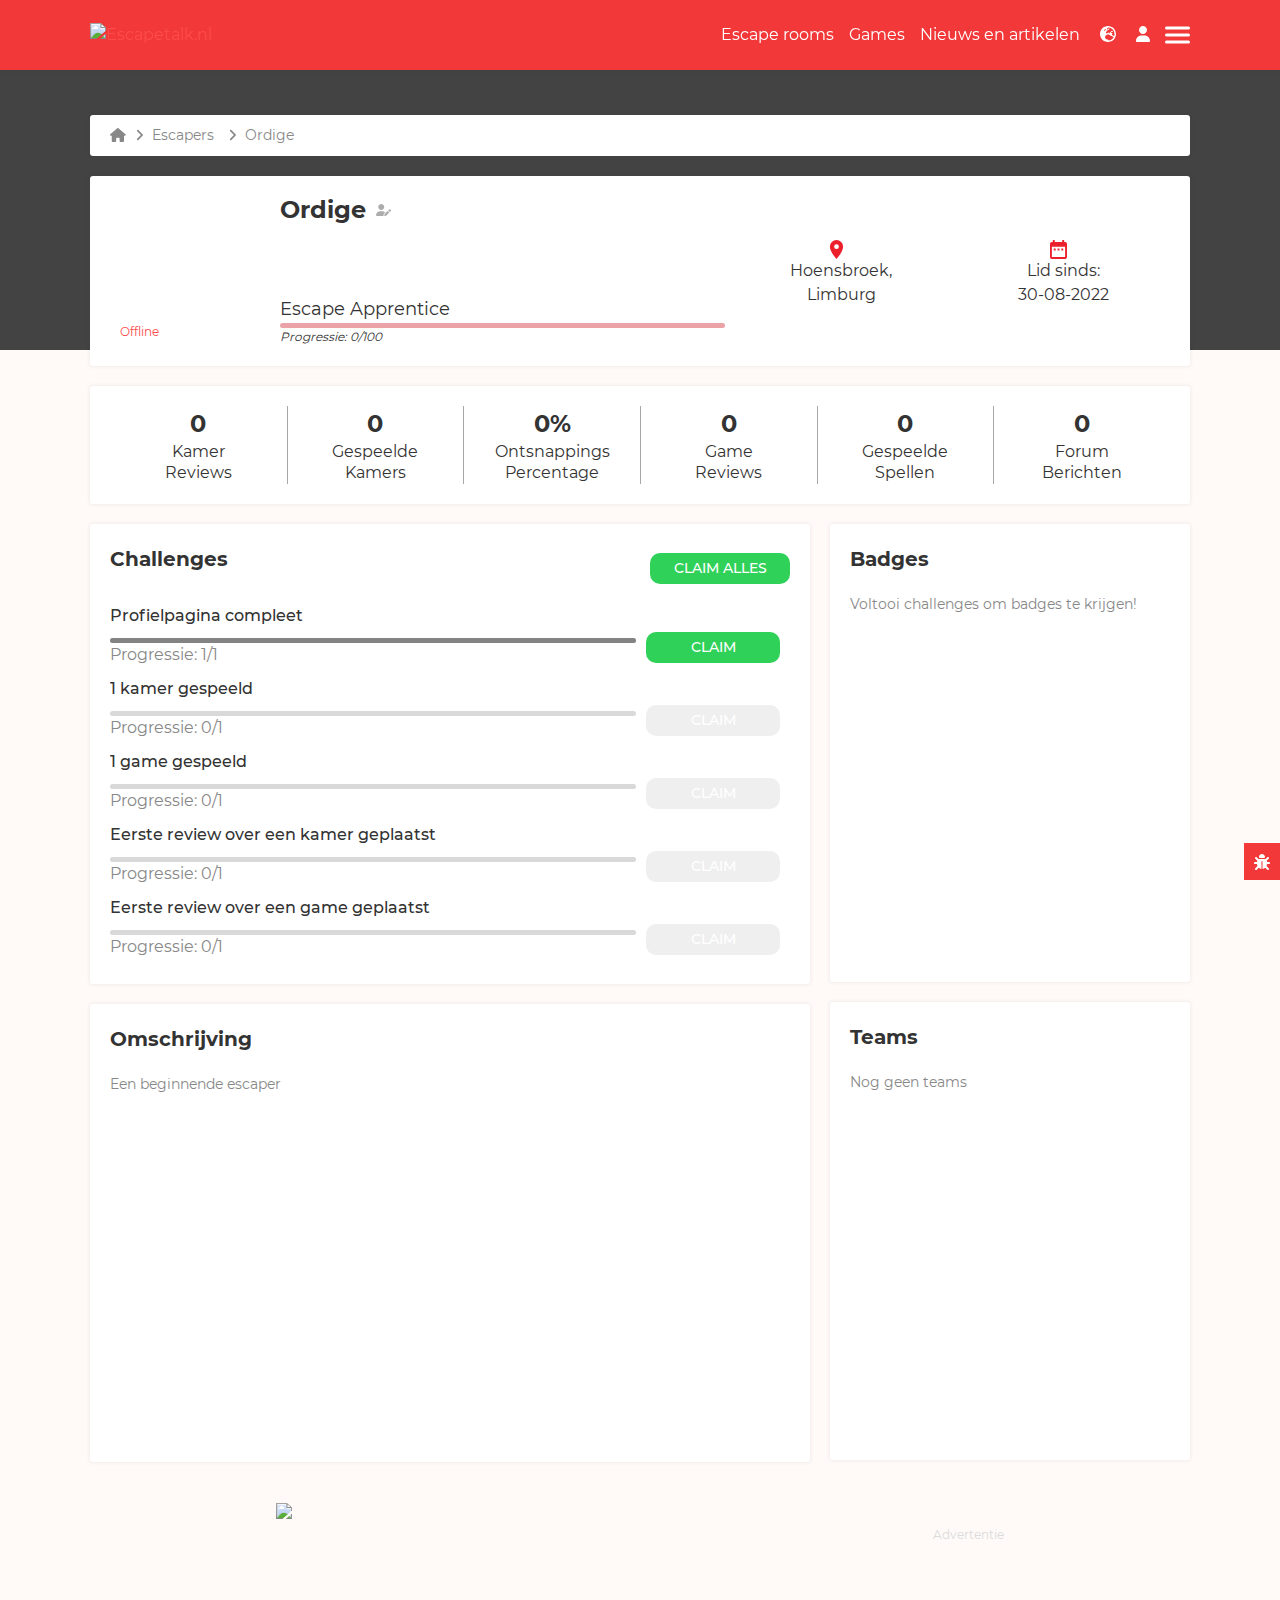
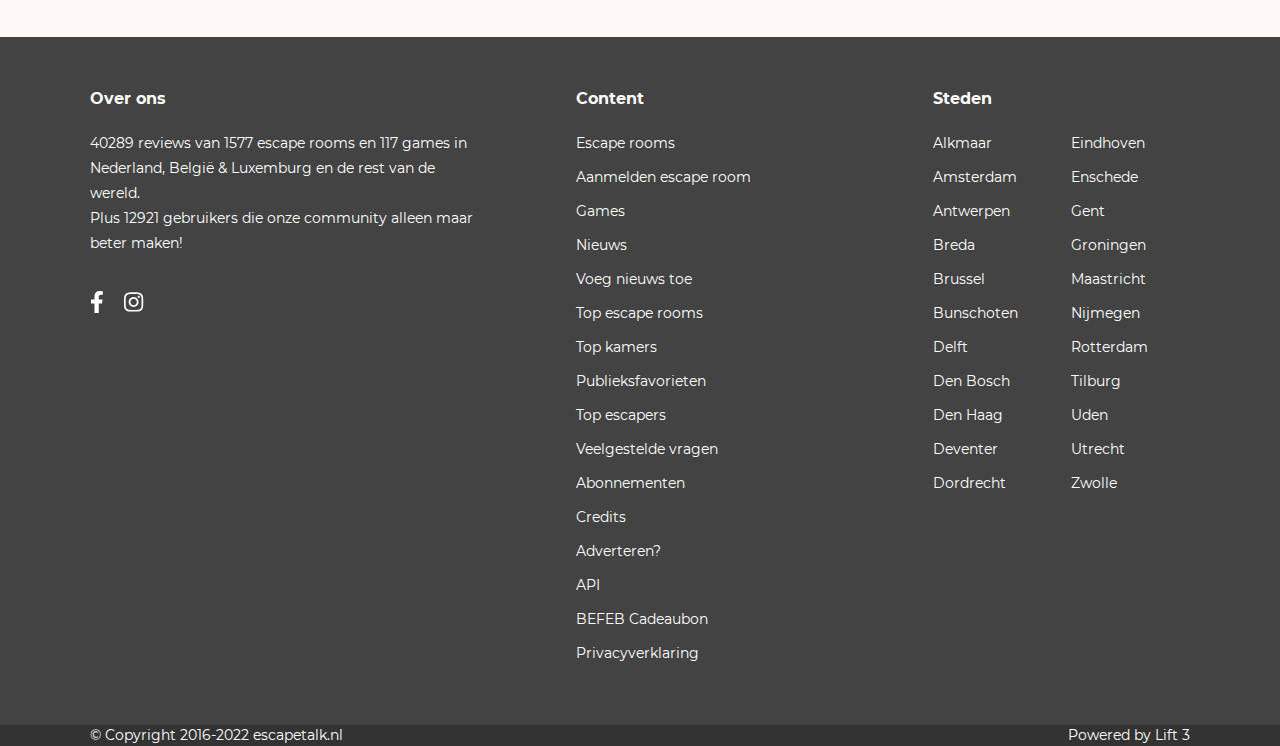
==== milde.html @ 084f430e "finished main page" ====
<!DOCTYPE html>
<html lang="en">
    <head>
		<meta charset="utf-8">
		<meta name="viewport" content="width=device-width, initial-scale=1, maximum-scale=1, user-scalable=0">

		<title>Profiel van OrdiGe - escapetalk.nl</title>
		<meta name="description" content="Bekijk het profiel van OrdiGe.">

		<!-- Powered by Lift 3 - www.lift3.nl -->

		<meta name="author" content="Escapetalk.nl">
		<meta name="robots" content="noodp, noydir, follow, index">

		<meta property="og:image" content="https://escapetalk.nl/og.png">
		<meta property="og:image:width" content="1200">
		<meta property="og:image:height" content="630">
		<meta property="og:title" content="Profiel van OrdiGe - escapetalk.nl">
		<meta property="og:description" content="Bekijk het profiel van OrdiGe.">
		<meta property="og:url" content="https://escapetalk.nl/profiel/">
		<meta property="og:locale" content="nl_US">
		<meta property="og:type" content="website">

		<style type="text/css">:host,:root{--fa-font-solid:normal 900 1em/1 "Font Awesome 6 Solid";--fa-font-regular:normal 400 1em/1 "Font Awesome 6 Regular";--fa-font-light:normal 300 1em/1 "Font Awesome 6 Light";--fa-font-thin:normal 100 1em/1 "Font Awesome 6 Thin";--fa-font-duotone:normal 900 1em/1 "Font Awesome 6 Duotone";--fa-font-brands:normal 400 1em/1 "Font Awesome 6 Brands"}svg:not(:host).svg-inline--fa,svg:not(:root).svg-inline--fa{overflow:visible;box-sizing:content-box}.svg-inline--fa{display:var(--fa-display,inline-block);height:1em;overflow:visible;vertical-align:-.125em}.svg-inline--fa.fa-2xs{vertical-align:.1em}.svg-inline--fa.fa-xs{vertical-align:0}.svg-inline--fa.fa-sm{vertical-align:-.0714285705em}.svg-inline--fa.fa-lg{vertical-align:-.2em}.svg-inline--fa.fa-xl{vertical-align:-.25em}.svg-inline--fa.fa-2xl{vertical-align:-.3125em}.svg-inline--fa.fa-pull-left{margin-right:var(--fa-pull-margin,.3em);width:auto}.svg-inline--fa.fa-pull-right{margin-left:var(--fa-pull-margin,.3em);width:auto}.svg-inline--fa.fa-li{width:var(--fa-li-width,2em);top:.25em}.svg-inline--fa.fa-fw{width:var(--fa-fw-width,1.25em)}.fa-layers svg.svg-inline--fa{bottom:0;left:0;margin:auto;position:absolute;right:0;top:0}.fa-layers-counter,.fa-layers-text{display:inline-block;position:absolute;text-align:center}.fa-layers{display:inline-block;height:1em;position:relative;text-align:center;vertical-align:-.125em;width:1em}.fa-layers svg.svg-inline--fa{-webkit-transform-origin:center center;transform-origin:center center}.fa-layers-text{left:50%;top:50%;-webkit-transform:translate(-50%,-50%);transform:translate(-50%,-50%);-webkit-transform-origin:center center;transform-origin:center center}.fa-layers-counter{background-color:var(--fa-counter-background-color,#ff253a);border-radius:var(--fa-counter-border-radius,1em);box-sizing:border-box;color:var(--fa-inverse,#fff);line-height:var(--fa-counter-line-height,1);max-width:var(--fa-counter-max-width,5em);min-width:var(--fa-counter-min-width,1.5em);overflow:hidden;padding:var(--fa-counter-padding,.25em .5em);right:var(--fa-right,0);text-overflow:ellipsis;top:var(--fa-top,0);-webkit-transform:scale(var(--fa-counter-scale,.25));transform:scale(var(--fa-counter-scale,.25));-webkit-transform-origin:top right;transform-origin:top right}.fa-layers-bottom-right{bottom:var(--fa-bottom,0);right:var(--fa-right,0);top:auto;-webkit-transform:scale(var(--fa-layers-scale,.25));transform:scale(var(--fa-layers-scale,.25));-webkit-transform-origin:bottom right;transform-origin:bottom right}.fa-layers-bottom-left{bottom:var(--fa-bottom,0);left:var(--fa-left,0);right:auto;top:auto;-webkit-transform:scale(var(--fa-layers-scale,.25));transform:scale(var(--fa-layers-scale,.25));-webkit-transform-origin:bottom left;transform-origin:bottom left}.fa-layers-top-right{top:var(--fa-top,0);right:var(--fa-right,0);-webkit-transform:scale(var(--fa-layers-scale,.25));transform:scale(var(--fa-layers-scale,.25));-webkit-transform-origin:top right;transform-origin:top right}.fa-layers-top-left{left:var(--fa-left,0);right:auto;top:var(--fa-top,0);-webkit-transform:scale(var(--fa-layers-scale,.25));transform:scale(var(--fa-layers-scale,.25));-webkit-transform-origin:top left;transform-origin:top left}.fa-1x{font-size:1em}.fa-2x{font-size:2em}.fa-3x{font-size:3em}.fa-4x{font-size:4em}.fa-5x{font-size:5em}.fa-6x{font-size:6em}.fa-7x{font-size:7em}.fa-8x{font-size:8em}.fa-9x{font-size:9em}.fa-10x{font-size:10em}.fa-2xs{font-size:.625em;line-height:.1em;vertical-align:.225em}.fa-xs{font-size:.75em;line-height:.0833333337em;vertical-align:.125em}.fa-sm{font-size:.875em;line-height:.0714285718em;vertical-align:.0535714295em}.fa-lg{font-size:1.25em;line-height:.05em;vertical-align:-.075em}.fa-xl{font-size:1.5em;line-height:.0416666682em;vertical-align:-.125em}.fa-2xl{font-size:2em;line-height:.03125em;vertical-align:-.1875em}.fa-fw{text-align:center;width:1.25em}.fa-ul{list-style-type:none;margin-left:var(--fa-li-margin,2.5em);padding-left:0}.fa-ul>li{position:relative}.fa-li{left:calc(var(--fa-li-width,2em) * -1);position:absolute;text-align:center;width:var(--fa-li-width,2em);line-height:inherit}.fa-border{border-color:var(--fa-border-color,#eee);border-radius:var(--fa-border-radius,.1em);border-style:var(--fa-border-style,solid);border-width:var(--fa-border-width,.08em);padding:var(--fa-border-padding,.2em .25em .15em)}.fa-pull-left{float:left;margin-right:var(--fa-pull-margin,.3em)}.fa-pull-right{float:right;margin-left:var(--fa-pull-margin,.3em)}.fa-beat{-webkit-animation-name:fa-beat;animation-name:fa-beat;-webkit-animation-delay:var(--fa-animation-delay,0);animation-delay:var(--fa-animation-delay,0);-webkit-animation-direction:var(--fa-animation-direction,normal);animation-direction:var(--fa-animation-direction,normal);-webkit-animation-duration:var(--fa-animation-duration,1s);animation-duration:var(--fa-animation-duration,1s);-webkit-animation-iteration-count:var(--fa-animation-iteration-count,infinite);animation-iteration-count:var(--fa-animation-iteration-count,infinite);-webkit-animation-timing-function:var(--fa-animation-timing,ease-in-out);animation-timing-function:var(--fa-animation-timing,ease-in-out)}.fa-bounce{-webkit-animation-name:fa-bounce;animation-name:fa-bounce;-webkit-animation-delay:var(--fa-animation-delay,0);animation-delay:var(--fa-animation-delay,0);-webkit-animation-direction:var(--fa-animation-direction,normal);animation-direction:var(--fa-animation-direction,normal);-webkit-animation-duration:var(--fa-animation-duration,1s);animation-duration:var(--fa-animation-duration,1s);-webkit-animation-iteration-count:var(--fa-animation-iteration-count,infinite);animation-iteration-count:var(--fa-animation-iteration-count,infinite);-webkit-animation-timing-function:var(--fa-animation-timing,cubic-bezier(.28,.84,.42,1));animation-timing-function:var(--fa-animation-timing,cubic-bezier(.28,.84,.42,1))}.fa-fade{-webkit-animation-name:fa-fade;animation-name:fa-fade;-webkit-animation-delay:var(--fa-animation-delay,0);animation-delay:var(--fa-animation-delay,0);-webkit-animation-direction:var(--fa-animation-direction,normal);animation-direction:var(--fa-animation-direction,normal);-webkit-animation-duration:var(--fa-animation-duration,1s);animation-duration:var(--fa-animation-duration,1s);-webkit-animation-iteration-count:var(--fa-animation-iteration-count,infinite);animation-iteration-count:var(--fa-animation-iteration-count,infinite);-webkit-animation-timing-function:var(--fa-animation-timing,cubic-bezier(.4,0,.6,1));animation-timing-function:var(--fa-animation-timing,cubic-bezier(.4,0,.6,1))}.fa-beat-fade{-webkit-animation-name:fa-beat-fade;animation-name:fa-beat-fade;-webkit-animation-delay:var(--fa-animation-delay,0);animation-delay:var(--fa-animation-delay,0);-webkit-animation-direction:var(--fa-animation-direction,normal);animation-direction:var(--fa-animation-direction,normal);-webkit-animation-duration:var(--fa-animation-duration,1s);animation-duration:var(--fa-animation-duration,1s);-webkit-animation-iteration-count:var(--fa-animation-iteration-count,infinite);animation-iteration-count:var(--fa-animation-iteration-count,infinite);-webkit-animation-timing-function:var(--fa-animation-timing,cubic-bezier(.4,0,.6,1));animation-timing-function:var(--fa-animation-timing,cubic-bezier(.4,0,.6,1))}.fa-flip{-webkit-animation-name:fa-flip;animation-name:fa-flip;-webkit-animation-delay:var(--fa-animation-delay,0);animation-delay:var(--fa-animation-delay,0);-webkit-animation-direction:var(--fa-animation-direction,normal);animation-direction:var(--fa-animation-direction,normal);-webkit-animation-duration:var(--fa-animation-duration,1s);animation-duration:var(--fa-animation-duration,1s);-webkit-animation-iteration-count:var(--fa-animation-iteration-count,infinite);animation-iteration-count:var(--fa-animation-iteration-count,infinite);-webkit-animation-timing-function:var(--fa-animation-timing,ease-in-out);animation-timing-function:var(--fa-animation-timing,ease-in-out)}.fa-shake{-webkit-animation-name:fa-shake;animation-name:fa-shake;-webkit-animation-delay:var(--fa-animation-delay,0);animation-delay:var(--fa-animation-delay,0);-webkit-animation-direction:var(--fa-animation-direction,normal);animation-direction:var(--fa-animation-direction,normal);-webkit-animation-duration:var(--fa-animation-duration,1s);animation-duration:var(--fa-animation-duration,1s);-webkit-animation-iteration-count:var(--fa-animation-iteration-count,infinite);animation-iteration-count:var(--fa-animation-iteration-count,infinite);-webkit-animation-timing-function:var(--fa-animation-timing,linear);animation-timing-function:var(--fa-animation-timing,linear)}.fa-spin{-webkit-animation-name:fa-spin;animation-name:fa-spin;-webkit-animation-delay:var(--fa-animation-delay,0);animation-delay:var(--fa-animation-delay,0);-webkit-animation-direction:var(--fa-animation-direction,normal);animation-direction:var(--fa-animation-direction,normal);-webkit-animation-duration:var(--fa-animation-duration,2s);animation-duration:var(--fa-animation-duration,2s);-webkit-animation-iteration-count:var(--fa-animation-iteration-count,infinite);animation-iteration-count:var(--fa-animation-iteration-count,infinite);-webkit-animation-timing-function:var(--fa-animation-timing,linear);animation-timing-function:var(--fa-animation-timing,linear)}.fa-spin-reverse{--fa-animation-direction:reverse}.fa-pulse,.fa-spin-pulse{-webkit-animation-name:fa-spin;animation-name:fa-spin;-webkit-animation-direction:var(--fa-animation-direction,normal);animation-direction:var(--fa-animation-direction,normal);-webkit-animation-duration:var(--fa-animation-duration,1s);animation-duration:var(--fa-animation-duration,1s);-webkit-animation-iteration-count:var(--fa-animation-iteration-count,infinite);animation-iteration-count:var(--fa-animation-iteration-count,infinite);-webkit-animation-timing-function:var(--fa-animation-timing,steps(8));animation-timing-function:var(--fa-animation-timing,steps(8))}@media (prefers-reduced-motion:reduce){.fa-beat,.fa-beat-fade,.fa-bounce,.fa-fade,.fa-flip,.fa-pulse,.fa-shake,.fa-spin,.fa-spin-pulse{-webkit-animation-delay:-1ms;animation-delay:-1ms;-webkit-animation-duration:1ms;animation-duration:1ms;-webkit-animation-iteration-count:1;animation-iteration-count:1;-webkit-transition-delay:0s;transition-delay:0s;-webkit-transition-duration:0s;transition-duration:0s}}@-webkit-keyframes fa-beat{0%,90%{-webkit-transform:scale(1);transform:scale(1)}45%{-webkit-transform:scale(var(--fa-beat-scale,1.25));transform:scale(var(--fa-beat-scale,1.25))}}@keyframes fa-beat{0%,90%{-webkit-transform:scale(1);transform:scale(1)}45%{-webkit-transform:scale(var(--fa-beat-scale,1.25));transform:scale(var(--fa-beat-scale,1.25))}}@-webkit-keyframes fa-bounce{0%{-webkit-transform:scale(1,1) translateY(0);transform:scale(1,1) translateY(0)}10%{-webkit-transform:scale(var(--fa-bounce-start-scale-x,1.1),var(--fa-bounce-start-scale-y,.9)) translateY(0);transform:scale(var(--fa-bounce-start-scale-x,1.1),var(--fa-bounce-start-scale-y,.9)) translateY(0)}30%{-webkit-transform:scale(var(--fa-bounce-jump-scale-x,.9),var(--fa-bounce-jump-scale-y,1.1)) translateY(var(--fa-bounce-height,-.5em));transform:scale(var(--fa-bounce-jump-scale-x,.9),var(--fa-bounce-jump-scale-y,1.1)) translateY(var(--fa-bounce-height,-.5em))}50%{-webkit-transform:scale(var(--fa-bounce-land-scale-x,1.05),var(--fa-bounce-land-scale-y,.95)) translateY(0);transform:scale(var(--fa-bounce-land-scale-x,1.05),var(--fa-bounce-land-scale-y,.95)) translateY(0)}57%{-webkit-transform:scale(1,1) translateY(var(--fa-bounce-rebound,-.125em));transform:scale(1,1) translateY(var(--fa-bounce-rebound,-.125em))}64%{-webkit-transform:scale(1,1) translateY(0);transform:scale(1,1) translateY(0)}100%{-webkit-transform:scale(1,1) translateY(0);transform:scale(1,1) translateY(0)}}@keyframes fa-bounce{0%{-webkit-transform:scale(1,1) translateY(0);transform:scale(1,1) translateY(0)}10%{-webkit-transform:scale(var(--fa-bounce-start-scale-x,1.1),var(--fa-bounce-start-scale-y,.9)) translateY(0);transform:scale(var(--fa-bounce-start-scale-x,1.1),var(--fa-bounce-start-scale-y,.9)) translateY(0)}30%{-webkit-transform:scale(var(--fa-bounce-jump-scale-x,.9),var(--fa-bounce-jump-scale-y,1.1)) translateY(var(--fa-bounce-height,-.5em));transform:scale(var(--fa-bounce-jump-scale-x,.9),var(--fa-bounce-jump-scale-y,1.1)) translateY(var(--fa-bounce-height,-.5em))}50%{-webkit-transform:scale(var(--fa-bounce-land-scale-x,1.05),var(--fa-bounce-land-scale-y,.95)) translateY(0);transform:scale(var(--fa-bounce-land-scale-x,1.05),var(--fa-bounce-land-scale-y,.95)) translateY(0)}57%{-webkit-transform:scale(1,1) translateY(var(--fa-bounce-rebound,-.125em));transform:scale(1,1) translateY(var(--fa-bounce-rebound,-.125em))}64%{-webkit-transform:scale(1,1) translateY(0);transform:scale(1,1) translateY(0)}100%{-webkit-transform:scale(1,1) translateY(0);transform:scale(1,1) translateY(0)}}@-webkit-keyframes fa-fade{50%{opacity:var(--fa-fade-opacity,.4)}}@keyframes fa-fade{50%{opacity:var(--fa-fade-opacity,.4)}}@-webkit-keyframes fa-beat-fade{0%,100%{opacity:var(--fa-beat-fade-opacity,.4);-webkit-transform:scale(1);transform:scale(1)}50%{opacity:1;-webkit-transform:scale(var(--fa-beat-fade-scale,1.125));transform:scale(var(--fa-beat-fade-scale,1.125))}}@keyframes fa-beat-fade{0%,100%{opacity:var(--fa-beat-fade-opacity,.4);-webkit-transform:scale(1);transform:scale(1)}50%{opacity:1;-webkit-transform:scale(var(--fa-beat-fade-scale,1.125));transform:scale(var(--fa-beat-fade-scale,1.125))}}@-webkit-keyframes fa-flip{50%{-webkit-transform:rotate3d(var(--fa-flip-x,0),var(--fa-flip-y,1),var(--fa-flip-z,0),var(--fa-flip-angle,-180deg));transform:rotate3d(var(--fa-flip-x,0),var(--fa-flip-y,1),var(--fa-flip-z,0),var(--fa-flip-angle,-180deg))}}@keyframes fa-flip{50%{-webkit-transform:rotate3d(var(--fa-flip-x,0),var(--fa-flip-y,1),var(--fa-flip-z,0),var(--fa-flip-angle,-180deg));transform:rotate3d(var(--fa-flip-x,0),var(--fa-flip-y,1),var(--fa-flip-z,0),var(--fa-flip-angle,-180deg))}}@-webkit-keyframes fa-shake{0%{-webkit-transform:rotate(-15deg);transform:rotate(-15deg)}4%{-webkit-transform:rotate(15deg);transform:rotate(15deg)}24%,8%{-webkit-transform:rotate(-18deg);transform:rotate(-18deg)}12%,28%{-webkit-transform:rotate(18deg);transform:rotate(18deg)}16%{-webkit-transform:rotate(-22deg);transform:rotate(-22deg)}20%{-webkit-transform:rotate(22deg);transform:rotate(22deg)}32%{-webkit-transform:rotate(-12deg);transform:rotate(-12deg)}36%{-webkit-transform:rotate(12deg);transform:rotate(12deg)}100%,40%{-webkit-transform:rotate(0);transform:rotate(0)}}@keyframes fa-shake{0%{-webkit-transform:rotate(-15deg);transform:rotate(-15deg)}4%{-webkit-transform:rotate(15deg);transform:rotate(15deg)}24%,8%{-webkit-transform:rotate(-18deg);transform:rotate(-18deg)}12%,28%{-webkit-transform:rotate(18deg);transform:rotate(18deg)}16%{-webkit-transform:rotate(-22deg);transform:rotate(-22deg)}20%{-webkit-transform:rotate(22deg);transform:rotate(22deg)}32%{-webkit-transform:rotate(-12deg);transform:rotate(-12deg)}36%{-webkit-transform:rotate(12deg);transform:rotate(12deg)}100%,40%{-webkit-transform:rotate(0);transform:rotate(0)}}@-webkit-keyframes fa-spin{0%{-webkit-transform:rotate(0);transform:rotate(0)}100%{-webkit-transform:rotate(360deg);transform:rotate(360deg)}}@keyframes fa-spin{0%{-webkit-transform:rotate(0);transform:rotate(0)}100%{-webkit-transform:rotate(360deg);transform:rotate(360deg)}}.fa-rotate-90{-webkit-transform:rotate(90deg);transform:rotate(90deg)}.fa-rotate-180{-webkit-transform:rotate(180deg);transform:rotate(180deg)}.fa-rotate-270{-webkit-transform:rotate(270deg);transform:rotate(270deg)}.fa-flip-horizontal{-webkit-transform:scale(-1,1);transform:scale(-1,1)}.fa-flip-vertical{-webkit-transform:scale(1,-1);transform:scale(1,-1)}.fa-flip-both,.fa-flip-horizontal.fa-flip-vertical{-webkit-transform:scale(-1,-1);transform:scale(-1,-1)}.fa-rotate-by{-webkit-transform:rotate(var(--fa-rotate-angle,none));transform:rotate(var(--fa-rotate-angle,none))}.fa-stack{display:inline-block;vertical-align:middle;height:2em;position:relative;width:2.5em}.fa-stack-1x,.fa-stack-2x{bottom:0;left:0;margin:auto;position:absolute;right:0;top:0;z-index:var(--fa-stack-z-index,auto)}.svg-inline--fa.fa-stack-1x{height:1em;width:1.25em}.svg-inline--fa.fa-stack-2x{height:2em;width:2.5em}.fa-inverse{color:var(--fa-inverse,#fff)}.fa-sr-only,.sr-only{position:absolute;width:1px;height:1px;padding:0;margin:-1px;overflow:hidden;clip:rect(0,0,0,0);white-space:nowrap;border-width:0}.fa-sr-only-focusable:not(:focus),.sr-only-focusable:not(:focus){position:absolute;width:1px;height:1px;padding:0;margin:-1px;overflow:hidden;clip:rect(0,0,0,0);white-space:nowrap;border-width:0}.svg-inline--fa .fa-primary{fill:var(--fa-primary-color,currentColor);opacity:var(--fa-primary-opacity,1)}.svg-inline--fa .fa-secondary{fill:var(--fa-secondary-color,currentColor);opacity:var(--fa-secondary-opacity,.4)}.svg-inline--fa.fa-swap-opacity .fa-primary{opacity:var(--fa-secondary-opacity,.4)}.svg-inline--fa.fa-swap-opacity .fa-secondary{opacity:var(--fa-primary-opacity,1)}.svg-inline--fa mask .fa-primary,.svg-inline--fa mask .fa-secondary{fill:#000}.fa-duotone.fa-inverse,.fad.fa-inverse{color:var(--fa-inverse,#fff)}</style><link rel="canonical" href="https://escapetalk.nl/profiel/">

        <link href="stylesheet.min.css" rel="stylesheet">

        <link href="notify-popup.min.css" rel="stylesheet">
        <link href="breadcrumbs.min.css" rel="stylesheet">
        <link href="buttons.min.css" rel="stylesheet">
        <link href="tabs.min.css" rel="stylesheet">
        <link href="profile.min.css" rel="stylesheet">
        <link href="box.min.css" rel="stylesheet">
        <link href="lines.min.css" rel="stylesheet">
        <link href="labels.min.css" rel="stylesheet">
        <link href="grid.min.css" rel="stylesheet">
        <link href="review.min.css" rel="stylesheet">
        <link href="form.min.css" rel="stylesheet">
        <link href="select-options.min.css" rel="stylesheet">
        <link href="marketing.min.css" rel="stylesheet">
        <link href="https://lift3cdn.nl/css/glightbox.min.css" rel="stylesheet">
        <link href="lightbox.min.css" rel="stylesheet">
        <link href="style.css" rel="stylesheet">
		<base href="https://escapetalk.nl">

				<link rel="apple-touch-icon" sizes="180x180" href="/favicon/apple-touch-icon.png">
		<link rel="icon" type="image/png" sizes="32x32" href="/favicon/favicon-32x32.png">
		<link rel="icon" type="image/png" sizes="16x16" href="/favicon/favicon-16x16.png">
		<link rel="manifest" href="/favicon/site.webmanifest">
		<link rel="mask-icon" href="/favicon/safari-pinned-tab.svg" color="#fd4c4c">
		<link rel="shortcut icon" href="/favicon/favicon.ico">
		<meta name="msapplication-TileColor" content="#fd4c4c">
		<meta name="msapplication-config" content="/favicon/browserconfig.xml">
		<meta name="theme-color" content="#fd4c4c">
		<link rel="manifest" href="/manifest.json">
		<link rel="manifest" href="manifest.webmanifest">

		<meta name="apple-mobile-web-app-capable" content="yes">
		<meta name="apple-mobile-web-app-status-bar-style" content="#fd4c4c">

		<script type="text/javascript" async="" defer="" src="//stats.lift3.nl/pwk.js"></script><script type="text/javascript" async="" src="https://www.google-analytics.com/analytics.js"></script><script type="text/javascript" async="" src="https://www.googletagmanager.com/gtag/js?id=G-E2Q0Q0N21X&amp;l=dataLayer&amp;cx=c"></script><script src="https://code.jquery.com/jquery-3.6.0.js" integrity="sha256-H+K7U5CnXl1h5ywQfKtSj8PCmoN9aaq30gDh27Xc0jk=" crossorigin="anonymous"></script>
		<script>
			window.onerror = function myErrorHandler(errorMsg, url, lineNumber, column, errorObject) {
				let data = {errorObject: encodeURIComponent(errorObject),fileUrl: encodeURIComponent(url), lineNmbr: encodeURIComponent(lineNumber), column: encodeURIComponent(column), page: encodeURIComponent(window.location.href)}; 				var xhttp = new XMLHttpRequest();

				xhttp.open("POST", "/includes/ajax.inc.php", true);
				xhttp.setRequestHeader("Content-type", "application/x-www-form-urlencoded");
				xhttp.send('type=JS_error&data=' + JSON.stringify(data));
				return false;
			}
		</script>

				<script>function lfnt(t){var n=navigator.userAgent;if(window.addEventListener&&(!n.match(/Opera (Mini|Mobi)/)||n.match(/Chrome/))){var e={};try{e=localStorage||{}}catch(t){}var a=e[t],o=document.createElement("style");if(o.rel="stylesheet",document.head.appendChild(o),a)o.textContent=a;else{var r=new XMLHttpRequest;r.open("GET","https://lift3cdn.nl/font/"+t+"/"+t+(function(){if(!window.FontFace)return!1;var t=new FontFace("t",'url("data:application/font-woff2,") format("woff2")',{}),n=t.load();try{n.then(null,function(){})}catch(t){}return"loading"===t.status}()?"-w2":n.match(/Android (2|3|4.0|4.1|4.2|4.3)/)&&!n.match(/Chrome/)?"-ttf":"")+".css"),r.onload=function(){r.status>199&&r.status<400&&(e[t]=o.textContent=r.responseText)},r.send()}}}lfnt("montserrat-v3-400"),lfnt("montserrat-v3-500"),lfnt("montserrat-v3-700");</script><style>@font-face{font-family:'Montserrat';src:url([data-uri])format('woff2');font-weight:400;font-style:normal}</style><style>@font-face{font-family:'Montserrat';src:url([data-uri])format('woff2');font-weight:500;font-style:normal}</style><style>@font-face{font-family:'Montserrat';src:url([data-uri])format('woff2');font-weight:700;font-style:normal}</style>

		


		<link href="https://lift3cdn.nl/css/minify/normalize.8.0.1.css" rel="stylesheet"> 		

				
				
					<!-- Global site tag (gtag.js) - Google Analytics -->
			<script async="" src="https://www.googletagmanager.com/gtag/js?id=UA-21175988-25"></script>
			<script>window.dataLayer = window.dataLayer || []; function gtag() { dataLayer.push(arguments); } gtag('js', new Date()); gtag('config', 'UA-21175988-25', {'anonymize_ip': true});</script>
		

	<link href="/css/modals.min.css?v=0.5.9" rel="stylesheet">
</head>
<!-- <head>
    <meta charset="UTF-8">
    <meta http-equiv="X-UA-Compatible" content="IE=edge">
    <meta name="viewport" content="width=device-width, initial-scale=1.0">
    <title>Profiel van OrdiGe - escapetalk.nl</title>
    <link rel="stylesheet" href="style.css">
    <script src="https://kit.fontawesome.com/204c07c5a6.js" crossorigin="anonymous"></script>
    <link rel="stylesheet" href="https://use.typekit.net/hmh3zim.css">
</head> -->

<body class="profiel">
	
    <div class="report-bug">
        <div class="center">
            <svg class="svg-inline--fa fa-bug" aria-hidden="true" focusable="false" data-prefix="fas" data-icon="bug" role="img" xmlns="http://www.w3.org/2000/svg" viewBox="0 0 512 512" data-fa-i2svg=""><path fill="currentColor" d="M352 96V99.56C352 115.3 339.3 128 323.6 128H188.4C172.7 128 159.1 115.3 159.1 99.56V96C159.1 42.98 202.1 0 255.1 0C309 0 352 42.98 352 96zM41.37 105.4C53.87 92.88 74.13 92.88 86.63 105.4L150.6 169.4C151.3 170 151.9 170.7 152.5 171.4C166.8 164.1 182.9 160 199.1 160H312C329.1 160 345.2 164.1 359.5 171.4C360.1 170.7 360.7 170 361.4 169.4L425.4 105.4C437.9 92.88 458.1 92.88 470.6 105.4C483.1 117.9 483.1 138.1 470.6 150.6L406.6 214.6C405.1 215.3 405.3 215.9 404.6 216.5C410.7 228.5 414.6 241.9 415.7 256H480C497.7 256 512 270.3 512 288C512 305.7 497.7 320 480 320H416C416 344.6 410.5 367.8 400.6 388.6C402.7 389.9 404.8 391.5 406.6 393.4L470.6 457.4C483.1 469.9 483.1 490.1 470.6 502.6C458.1 515.1 437.9 515.1 425.4 502.6L362.3 439.6C337.8 461.4 306.5 475.8 272 479.2V240C272 231.2 264.8 224 255.1 224C247.2 224 239.1 231.2 239.1 240V479.2C205.5 475.8 174.2 461.4 149.7 439.6L86.63 502.6C74.13 515.1 53.87 515.1 41.37 502.6C28.88 490.1 28.88 469.9 41.37 457.4L105.4 393.4C107.2 391.5 109.3 389.9 111.4 388.6C101.5 367.8 96 344.6 96 320H32C14.33 320 0 305.7 0 288C0 270.3 14.33 256 32 256H96.3C97.38 241.9 101.3 228.5 107.4 216.5C106.7 215.9 106 215.3 105.4 214.6L41.37 150.6C28.88 138.1 28.88 117.9 41.37 105.4H41.37z"></path></svg><!-- <i class="fas fa-bug"></i> -->
            <span>Een fout gevonden?</span>
        </div>
    </div>

                <div class="notify-background"></div>
<div class="notify-popup">
<div class="text">
    <p>
        <strong>Meldingen ontvangen?</strong>
    </p>
    <p>Wil je notificaties ontvangen?</p>

    <div class="buttons">
        <a class="grey" onclick="notify(false)">Nee, bedankt</a>
        <a class="btn-red" onclick="notify(true)">Ja, graag!</a>
    </div>
</div>
<div class="image">
    <img class="lazyload" src="images/notifying-pim.svg" alt="Notifying Pim">
</div>
</div>
            
    <div id="notifications-wrapper"></div>
    <header>
        <div class="container">
            <div class="content">
                <a href="/" class="left">
                    <img class="logo-mobile" src="/images/logo-mobile.svg?v=4.0.0" alt="Escapetalk.nl">
                    <img class="logo" src="/images/logo.svg?v=4.0.0" alt="Escapetalk.nl">
                </a>
                
                <div class="right">
                    <a href="/escaperooms/" class="white">Escape rooms</a>
                    <a href="/games/" class="white news">Games</a>
                    <a href="/nieuws-artikelen/" class="white news">Nieuws en artikelen</a>

                    <div class="language-wrapper">
                        <a class="language-btn white" aria-label="Language" style="margin-left: 20px;">
                            <svg class="svg-inline--fa fa-earth-europe" aria-hidden="true" focusable="false" data-prefix="fas" data-icon="earth-europe" role="img" xmlns="http://www.w3.org/2000/svg" viewBox="0 0 512 512" data-fa-i2svg=""><path fill="currentColor" d="M512 256C512 397.4 397.4 512 256 512C114.6 512 0 397.4 0 256C0 114.6 114.6 0 256 0C397.4 0 512 114.6 512 256zM266.3 48.25L232.5 73.6C227.2 77.63 224 83.95 224 90.67V99.72C224 106.5 229.5 112 236.3 112C238.7 112 241.1 111.3 243.1 109.9L284.9 82.06C286.9 80.72 289.3 80 291.7 80H292.7C298.9 80 304 85.07 304 91.31C304 94.31 302.8 97.19 300.7 99.31L280.8 119.2C275 124.1 267.9 129.4 260.2 131.9L233.6 140.8C227.9 142.7 224 148.1 224 154.2C224 157.9 222.5 161.5 219.9 164.1L201.9 182.1C195.6 188.4 192 197.1 192 206.1V210.3C192 226.7 205.6 240 221.9 240C232.9 240 243.1 233.8 248 224L252 215.9C254.5 211.1 259.4 208 264.8 208C269.4 208 273.6 210.1 276.3 213.7L292.6 235.5C294.7 238.3 298.1 240 301.7 240C310.1 240 315.6 231.1 311.8 223.6L310.7 221.3C307.1 214.3 310.7 205.8 318.1 203.3L339.3 196.2C346.9 193.7 352 186.6 352 178.6C352 168.3 360.3 160 370.6 160H400C408.8 160 416 167.2 416 176C416 184.8 408.8 192 400 192H379.3C372.1 192 365.1 194.9 360 200L355.3 204.7C353.2 206.8 352 209.7 352 212.7C352 218.9 357.1 224 363.3 224H374.6C380.6 224 386.4 226.4 390.6 230.6L397.2 237.2C398.1 238.1 400 241.4 400 244C400 246.6 398.1 249 397.2 250.8L389.7 258.3C386 261.1 384 266.9 384 272C384 277.1 386 282 389.7 285.7L408 304C418.2 314.2 432.1 320 446.6 320H453.1C460.5 299.8 464 278.3 464 256C464 144.6 376.4 53.64 266.3 48.25V48.25zM438.4 356.1C434.7 353.5 430.2 352 425.4 352C419.4 352 413.6 349.6 409.4 345.4L395.1 331.1C388.3 324.3 377.9 320 367.1 320C357.4 320 347.9 316.5 340.5 310.2L313.1 287.4C302.4 277.5 287.6 271.1 272.3 271.1H251.4C238.7 271.1 226.4 275.7 215.9 282.7L188.5 301C170.7 312.9 160 332.9 160 354.3V357.5C160 374.5 166.7 390.7 178.7 402.7L194.7 418.7C203.2 427.2 214.7 432 226.7 432H248C261.3 432 272 442.7 272 456C272 458.5 272.4 461 273.1 463.3C344.5 457.5 405.6 415.7 438.4 356.1L438.4 356.1zM164.7 100.7L132.7 132.7C126.4 138.9 126.4 149.1 132.7 155.3C138.9 161.6 149.1 161.6 155.3 155.3L187.3 123.3C193.6 117.1 193.6 106.9 187.3 100.7C181.1 94.44 170.9 94.44 164.7 100.7V100.7z"></path></svg><!-- <i class="fas fa-globe-europe"></i> -->
                        </a>
                        <div class="languages">
                            <a href="/nl/" class="active" data-currentlanguage="nl" id="current-language" title="Nederlands">NL</a>
                            <a href="/en/" title="English">EN</a>
                        </div>
                    </div>
                    <div class="notification-wrapper">
                            <span class="SITE_USER_ID" data-id="12721"></span>
                            <a href="/profiel/" class="white user-profile active" aria-label="Profiel">
                                <svg class="svg-inline--fa fa-user" aria-hidden="true" focusable="false" data-prefix="fas" data-icon="user" role="img" xmlns="http://www.w3.org/2000/svg" viewBox="0 0 448 512" data-fa-i2svg=""><path fill="currentColor" d="M224 256c70.7 0 128-57.31 128-128s-57.3-128-128-128C153.3 0 96 57.31 96 128S153.3 256 224 256zM274.7 304H173.3C77.61 304 0 381.6 0 477.3c0 19.14 15.52 34.67 34.66 34.67h378.7C432.5 512 448 496.5 448 477.3C448 381.6 370.4 304 274.7 304z"></path></svg><!-- <i class="fas fa-user"></i> -->
                            </a>
                            <div class="notification-box box hide">
                                <div class="notification-box-inner">
                                    <div class="item-wrapper user">
                                        <a href="/profiel/"><img class="avatar" src="images/backup.png"></a>
                                        <div>
                                            <p class="name"> 
                                            <a href="/profiel/" class="name">OrdiGe</a>
                                            </p>
                                            <p class="rank">
                                                <a href="/profiel/" class="rank">Escape Apprentice</a>

                                            </p> 
                                            <p class="email">
                                                <a href="/profiel/" class="email">gjad.bonnie@gmail.com</a>
                                            </p> 
                                            <a class="change-profile" href="/instellingen/">
                                                Profiel bewerken
                                            </a>
                                        </div>
                                    </div>
                                    <div class="item-wrapper quickmenu">
                                        <a href="/" class="quickaction">
                                            <svg class="svg-inline--fa fa-home-alt" aria-hidden="true" focusable="false" data-prefix="fal" data-icon="home-alt" role="img" xmlns="http://www.w3.org/2000/svg" viewBox="0 0 576 512" data-fa-i2svg=""><path fill="currentColor" d="M541 229.16l-232.85-190a32.16 32.16 0 0 0-40.38 0L35 229.16a8 8 0 0 0-1.16 11.24l10.1 12.41a8 8 0 0 0 11.2 1.19L96 220.62v243a16 16 0 0 0 16 16h128a16 16 0 0 0 16-16v-128l64 .3V464a16 16 0 0 0 16 16l128-.33a16 16 0 0 0 16-16V220.62L520.86 254a8 8 0 0 0 11.25-1.16l10.1-12.41a8 8 0 0 0-1.21-11.27zm-93.11 218.59h.1l-96 .3V319.88a16.05 16.05 0 0 0-15.95-16l-96-.27a16 16 0 0 0-16.05 16v128.14H128V194.51L288 63.94l160 130.57z"></path></svg><!-- <i class="fal fa-home-alt"></i> -->
                                            <span class="text">Home</span></a>
                                        <a href="/messages/" class="quickaction ">
                                            <svg class="svg-inline--fa fa-mailbox" aria-hidden="true" focusable="false" data-prefix="fal" data-icon="mailbox" role="img" xmlns="http://www.w3.org/2000/svg" viewBox="0 0 576 512" data-fa-i2svg=""><path fill="currentColor" d="M176 192h-64C103.2 192 96 199.2 96 208C96 216.8 103.2 224 112 224h64C184.8 224 192 216.8 192 208C192 199.2 184.8 192 176 192zM496 192L336 192C327.2 192 320 199.2 320 208C320 216.8 327.2 224 336 224H416v80c0 8.836 7.164 16 16 16h64c8.836 0 16-7.164 16-16V208C512 199.2 504.8 192 496 192zM480 288h-32V224L480 224V288zM432 64h-288C64.47 64 0 128.5 0 208V384c0 35.2 28.8 64 64 64h448c35.2 0 64-28.8 64-64V208C576 128.5 511.5 64 432 64zM256 416H64c-17.67 0-32-14.33-32-32V214.3c0-60.65 45.44-114.1 106-118.1C202.6 92.79 256 144.1 256 208V416zM544 384c0 17.67-14.33 32-32 32l-224-.0005V208C288 162.5 266.5 122.4 233.5 96H432c61.88 .125 111.9 50.13 112 112V384z"></path></svg><!-- <i class="fal fa-mailbox"></i> -->
                                            <span class="text">Berichten</span> </a>
                                        <a href="/notificaties/" class="quickaction ">
                                            <svg class="svg-inline--fa fa-flag-checkered" aria-hidden="true" focusable="false" data-prefix="fal" data-icon="flag-checkered" role="img" xmlns="http://www.w3.org/2000/svg" viewBox="0 0 512 512" data-fa-i2svg=""><path fill="currentColor" d="M464 96.3c-22.5 8.9-49.7 17.4-76.8 22.2v72.6c26.8-4.4 51.7-13.8 76.8-23.7zm0 212.5v-71.1c-16.8 10.6-46.8 21.5-76.8 25.5v72c30.7-3.2 58.6-14.9 76.8-26.4zM80 186.3c16.2-10.2 46.9-20.7 76.8-25V88.8C126.1 92 98.2 103.7 80 115.2zm0 133.5c23.1-7.7 50.3-13.1 76.8-16v-71.7c-26 2.7-52 8.4-76.8 16.6zm230.4-63.1c-25.1-6.9-49.6-16.6-76.8-22.2v69.7c27.7 4.7 52 14 76.8 21.4v-68.9c27.5 7.6 49.7 10.1 76.8 6.5v-72.1c-24.4 4-48.6 3.6-76.8-2.5zM477.9 37.8c-36.8 17.1-86.3 36.9-133.5 36.9-56.7 0-102-34.7-171.9-34.7-28.5 0-53.7 5.3-77 14.4C99.6 24.7 75.8-1.1 46.1 0 21.5 1 1.4 20.8.1 45.3c-1.2 22.1 12.5 41.1 31.9 48V500c0 6.6 5.4 12 12 12h8c6.6 0 12-5.4 12-12V378.4c31.4-14.5 72.1-29.1 135.7-29.1 56.6 0 101.9 34.7 171.8 34.7 51.3 0 91.9-17.2 130-43 6.6-4.5 10.5-11.9 10.5-19.9V59.5c0-17.5-18.2-29.1-34.1-21.7zM48 68c-11 0-20-9-20-20s9-20 20-20 20 9 20 20-9 20-20 20zm432 249.3C456.9 334 415.5 352 371.5 352c-63.6 0-108.2-34.7-171.8-34.7-46 0-102.3 10.2-135.7 26V106.7C87.1 90 128.5 72 172.5 72c63.6 0 108.2 34.7 171.8 34.7 45.9 0 102.2-18.8 135.7-34.7zM310.4 119.7c-27.7-4.7-52.3-14.2-76.8-21.4v67.9c25.3 6.7 49.6 16.4 76.8 22.4zm-153.6 41.5v70.9c34.2-3.6 56.2-1.7 76.8 2.5v-68.4c-29.7-7.8-51.3-8.7-76.8-5z"></path></svg><!-- <i class="fal fa-flag-checkered"></i> -->
                                            <span class="text">Meldingen</span> </a>
                                        <a href="/dashboard/gespeeld/" class="quickaction">
                                            <svg class="svg-inline--fa fa-circle-check" aria-hidden="true" focusable="false" data-prefix="fal" data-icon="circle-check" role="img" xmlns="http://www.w3.org/2000/svg" viewBox="0 0 512 512" data-fa-i2svg=""><path fill="currentColor" d="M235.3 331.3C229.1 337.6 218.9 337.6 212.7 331.3L148.7 267.3C142.4 261.1 142.4 250.9 148.7 244.7C154.9 238.4 165.1 238.4 171.3 244.7L224 297.4L340.7 180.7C346.9 174.4 357.1 174.4 363.3 180.7C369.6 186.9 369.6 197.1 363.3 203.3L235.3 331.3zM512 256C512 397.4 397.4 512 256 512C114.6 512 0 397.4 0 256C0 114.6 114.6 0 256 0C397.4 0 512 114.6 512 256zM256 32C132.3 32 32 132.3 32 256C32 379.7 132.3 480 256 480C379.7 480 480 379.7 480 256C480 132.3 379.7 32 256 32z"></path></svg><!-- <i class="fal fa-check-circle"></i> -->
                                            <span class="text">Gespeeld</span></a>
                                        <a href="/dashboard/wishlist/" class="quickaction">
                                            <svg class="svg-inline--fa fa-heart" aria-hidden="true" focusable="false" data-prefix="fal" data-icon="heart" role="img" xmlns="http://www.w3.org/2000/svg" viewBox="0 0 512 512" data-fa-i2svg=""><path fill="currentColor" d="M255.1 96L267.1 84.02C300.6 51.37 347 36.51 392.6 44.1C461.5 55.58 512 115.2 512 185.1V190.9C512 232.4 494.8 272.1 464.4 300.4L283.7 469.1C276.2 476.1 266.3 480 256 480C245.7 480 235.8 476.1 228.3 469.1L47.59 300.4C17.23 272.1 0 232.4 0 190.9V185.1C0 115.2 50.52 55.58 119.4 44.1C164.1 36.51 211.4 51.37 244 84.02L255.1 96zM255.1 141.3L221.4 106.6C196.1 81.31 160 69.77 124.7 75.66C71.21 84.58 31.1 130.9 31.1 185.1V190.9C31.1 223.6 45.55 254.7 69.42 277L250.1 445.7C251.7 447.2 253.8 448 255.1 448C258.2 448 260.3 447.2 261.9 445.7L442.6 277C466.4 254.7 480 223.6 480 190.9V185.1C480 130.9 440.8 84.58 387.3 75.66C351.1 69.77 315.9 81.31 290.6 106.6L255.1 141.3z"></path></svg><!-- <i class="fal fa-heart"></i> -->
                                            <span class="text">Wishlist</span></a>
                                        <a href="/dashboard/gevolgd/" class="quickaction">
                                            <svg class="svg-inline--fa fa-user-plus" aria-hidden="true" focusable="false" data-prefix="fal" data-icon="user-plus" role="img" xmlns="http://www.w3.org/2000/svg" viewBox="0 0 640 512" data-fa-i2svg=""><path fill="currentColor" d="M274.7 304H173.3C77.61 304 0 381.6 0 477.3C0 496.5 15.52 512 34.66 512h378.7C432.5 512 448 496.5 448 477.3C448 381.6 370.4 304 274.7 304zM413.3 480H34.66C33.2 480 32 478.8 32 477.3C32 399.4 95.4 336 173.3 336H274.7C352.6 336 416 399.4 416 477.3C416 478.8 414.8 480 413.3 480zM224 256c70.7 0 128-57.31 128-128S294.7 0 224 0C153.3 0 96 57.31 96 128S153.3 256 224 256zM224 32c52.94 0 96 43.06 96 96c0 52.93-43.06 96-96 96S128 180.9 128 128C128 75.06 171.1 32 224 32zM624 208h-64v-64C560 135.2 552.8 128 544 128s-16 7.156-16 16v64h-64C455.2 208 448 215.2 448 224s7.156 16 16 16h64v64c0 8.844 7.156 16 16 16s16-7.156 16-16v-64h64C632.8 240 640 232.8 640 224S632.8 208 624 208z"></path></svg><!-- <i class="fal fa-user-plus"></i> -->
                                            <span class="text">Gevolgd</span></a>
                                        <a href="/instellingen/" class="quickaction">
                                            <svg class="svg-inline--fa fa-gear" aria-hidden="true" focusable="false" data-prefix="fal" data-icon="gear" role="img" xmlns="http://www.w3.org/2000/svg" viewBox="0 0 512 512" data-fa-i2svg=""><path fill="currentColor" d="M168 255.1C168 207.4 207.4 167.1 256 167.1C304.6 167.1 344 207.4 344 255.1C344 304.6 304.6 344 256 344C207.4 344 168 304.6 168 255.1zM256 199.1C225.1 199.1 200 225.1 200 255.1C200 286.9 225.1 311.1 256 311.1C286.9 311.1 312 286.9 312 255.1C312 225.1 286.9 199.1 256 199.1zM65.67 230.6L25.34 193.8C14.22 183.7 11.66 167.2 19.18 154.2L49.42 101.8C56.94 88.78 72.51 82.75 86.84 87.32L138.8 103.9C152.2 93.56 167 84.96 182.8 78.43L194.5 25.16C197.7 10.47 210.7 0 225.8 0H286.2C301.3 0 314.3 10.47 317.5 25.16L329.2 78.43C344.1 84.96 359.8 93.56 373.2 103.9L425.2 87.32C439.5 82.75 455.1 88.78 462.6 101.8L492.8 154.2C500.3 167.2 497.8 183.7 486.7 193.8L446.3 230.6C447.4 238.9 448 247.4 448 255.1C448 264.6 447.4 273.1 446.3 281.4L486.7 318.2C497.8 328.3 500.3 344.8 492.8 357.8L462.6 410.2C455.1 423.2 439.5 429.2 425.2 424.7L373.2 408.1C359.8 418.4 344.1 427 329.2 433.6L317.5 486.8C314.3 501.5 301.3 512 286.2 512H225.8C210.7 512 197.7 501.5 194.5 486.8L182.8 433.6C167 427 152.2 418.4 138.8 408.1L86.84 424.7C72.51 429.2 56.94 423.2 49.42 410.2L19.18 357.8C11.66 344.8 14.22 328.3 25.34 318.2L65.67 281.4C64.57 273.1 64 264.6 64 255.1C64 247.4 64.57 238.9 65.67 230.6V230.6zM158.4 129.2L145.1 139.5L77.13 117.8L46.89 170.2L99.58 218.2L97.39 234.8C96.47 241.7 96 248.8 96 255.1C96 263.2 96.47 270.3 97.39 277.2L99.58 293.8L46.89 341.8L77.13 394.2L145.1 372.5L158.4 382.8C169.5 391.4 181.9 398.6 195 403.1L210.5 410.4L225.8 480H286.2L301.5 410.4L316.1 403.1C330.1 398.6 342.5 391.4 353.6 382.8L366.9 372.5L434.9 394.2L465.1 341.8L412.4 293.8L414.6 277.2C415.5 270.3 416 263.2 416 256C416 248.8 415.5 241.7 414.6 234.8L412.4 218.2L465.1 170.2L434.9 117.8L366.9 139.5L353.6 129.2C342.5 120.6 330.1 113.4 316.1 108L301.5 101.6L286.2 32H225.8L210.5 101.6L195 108C181.9 113.4 169.5 120.6 158.4 129.2H158.4z"></path></svg><!-- <i class="fal fa-cog"></i> -->
                                            <span class="text">Instellingen</span></a>
                                        <a href="/dashboard/mijn-abonnement/" class="quickaction">
                                            <svg class="svg-inline--fa fa-rocket-launch" aria-hidden="true" focusable="false" data-prefix="fal" data-icon="rocket-launch" role="img" xmlns="http://www.w3.org/2000/svg" viewBox="0 0 512 512" data-fa-i2svg=""><path fill="currentColor" d="M368.05829,88.0293a55.99512,55.99512,0,1,0,55.99215,55.99414A56.01694,56.01694,0,0,0,368.05829,88.0293Zm0,79.99218a23.998,23.998,0,1,1,23.99608-23.998A24.02247,24.02247,0,0,1,368.05829,168.02148ZM505.1656,19.29492C503.98982,13.832,498.18123,8.0293,492.71835,6.86133,460.63244,0,435.48793,0,410.45084,0,307.26342,0,245.38261,55.19727,199.18734,127.98828H95.01555c-16.293,0-35.58786,11.92188-42.87692,26.4961L2.73242,253.27344A28.4,28.4,0,0,0,.2168,263.97656a24.00493,24.00493,0,0,0,23.99607,23.998H128.13466a95.98845,95.98845,0,0,1,95.98625,95.99023V487.95508a24.00243,24.00243,0,0,0,23.99608,23.998,28.53884,28.53884,0,0,0,10.70116-2.51562l98.71671-49.40039c14.55663-7.28516,26.46678-26.5625,26.46678-42.83984V312.76758C456.568,266.46094,511.982,204.37109,511.982,101.69336,512.0738,76.54492,512.0738,51.39648,505.1656,19.29492ZM37.15427,255.97656l43.60152-87.18164c1.85156-3.70508,10.11523-8.81054,14.25976-8.81054h85.08c-13.93554,28.06054-31.71287,63.99609-47.55465,95.99218l.0664.45313C131.08778,256.377,61.01753,255.97656,37.15427,255.97656Zm314.8513,161.22071c0,4.13085-5.09179,12.375-8.789,14.22461L256.115,475.01172c0-23.90234-.4043-94.06055-.46094-95.60938l.36719.04688c31.99606-15.82617,67.80267-33.58984,95.85929-47.541l.125.002Zm-102.078-70.51368a127.62739,127.62739,0,0,0-84.6347-84.55468c52.02731-103.98633,99.76945-230.13282,245.158-230.13282,21.164,0,41.29684,0,65.41987,4.1875,4.26562,24.377,4.1914,44.38477,4.11523,65.50977C479.98594,246.66406,353.00752,295.1543,249.92753,346.68359Zm-147.494-26.71289C54.35347,319.9707,2.03125,359.31836.168,480H0v32H32v-.23242C203.617,508.42969,216.8885,396.74414,165.80065,345.40039,150.85925,330.38477,127.22255,319.9707,102.43351,319.9707Zm52.914,109.39844c-12.83593,31.14844-57.63667,49.42969-123.36709,50.55078.06446-3.55469-1.11914-127.88867,70.45307-127.88867,15.09569,0,31.11521,6.29492,40.81051,16.03906C156.05456,380.94336,164.6483,406.80273,155.34753,429.36914Z"></path></svg><!-- <i class="fal fa-rocket-launch"></i> -->
                                            <span class="text">Mijn abonnement</span></a>
                                                                                </div>
                                    <div class="item-wrapper logout ">
                                        <a class="btn btn-red" href="/logout/">
                                            <span>Uitloggen</span>
                                        </a>
                                        
                                    </div>
                                </div>
                            </div>
                                                </div>

                    <a class="menu">
                        <div class="menu-line"></div>
                    </a>
                </div>
            </div>
        </div>
</header>
<nav id="menu">
    <div class="container">
        <div class="content">
            <div class="menu-items">

                <div class="menu-group">

                    <a href="/escaperooms/" class="menu-item-l">
                        <strong>Escape rooms</strong>
                    </a>
                                                                                                                                                                                                                                                                                                                                                                
                    <p class="menu-item">
                        <strong>Escape rooms</strong>
                    </p>
                                                                                                                                                                                                                                                                                                                                                                
                    <div class="menu-links-l">
                        <a href="/escaperooms/top-rooms/" class="menu-link">Top kamers</a>
                        <a href="/escaperooms/top/" class="menu-link">Top locaties</a>
                        <a href="/escaperooms/favorites/" class="menu-link">Publieksfavorieten</a>
                        <a href="/escaperooms/nieuw/" class="menu-link">Nieuwste escape rooms</a>
                        <a href="/route/" class="menu-link">Routeplanner</a>
                        <a href="/escaperooms/suggestie/" class="menu-link">Kamersuggestie</a>
                        <a href="/escaperooms/submit-escaperooms/" class="menu-link">Escaperoom aanmelden</a>
                        </div>

                    <div class="menu-links">
                        <a href="/escaperooms/" class="menu-link">Escape rooms</a>
                        <a href="/escaperooms/top-rooms/" class="menu-link">Top kamers</a>
                        <a href="/escaperooms/top/" class="menu-link">Top locaties</a>
                        <a href="/escaperooms/favorites/" class="menu-link">Publieksfavorieten</a>
                        <a href="/escaperooms/nieuw/" class="menu-link">Nieuwste escape rooms</a>
                        <a href="/route/" class="menu-link">Routeplanner</a>
                        <a href="/escaperooms/suggestie/" class="menu-link">Kamersuggestie</a>
                        <a href="/escaperooms/submit-escaperooms/" class="menu-link">Escaperoom aanmelden</a>
                        </div>
                </div>

                <div class="menu-group">

                    <a href="/games/" class="menu-item-l">
                        <strong>Games</strong>
                    </a>
                                                                                                                                                                                
                    <p class="menu-item">
                        <strong>Games</strong>
                    </p>
                                                                                                                                                                                
                    <div class="menu-links-l">
                        <a href="/games/?type=online" class="menu-link">Online</a>
                        <a href="/games/?type=offline/mix" class="menu-link">Offline / mix</a>
                        <a href="/games/submit-games/" class="menu-link">Game aanmelden</a>
                    </div>

                    <div class="menu-links">
                        <a href="/games/" class="menu-link">Games</a>
                        <a href="/games/?type=online" class="menu-link">Online</a>
                        <a href="/games/?type=offline/mix" class="menu-link">Offline / mix</a>
                        <a href="/games/submit-games/" class="menu-link">Game aanmelden</a>
                    </div>

                </div>


                <div class="menu-group">
                    <a href="/nieuws-artikelen/" class="menu-item-l">
                        <strong>Nieuws &amp; artikelen</strong>
                    </a>
                                                                                        
                    <p class="menu-item">
                        <strong>Nieuws &amp; artikelen</strong>
                    </p>
                                                                                        
                    <div class="menu-links-l">
                        <a href="/nieuws-artikelen/toevoegen/" class="menu-link">Nieuws toevoegen</a>
                    </div>

                    <div class="menu-links">
                        <a href="/nieuws-artikelen/" class="menu-link">Nieuws &amp; artikelen</a>
                        <a href="/nieuws-artikelen/toevoegen/" class="menu-link">Nieuws toevoegen</a>
                    </div>
                </div>


                <div class="menu-group">

                    <a href="/info/over-ons/" class="menu-item-l">
                        <strong>Over escapetalk.nl</strong>
                    </a>
                                                                                                                                                                                
                    <p class="menu-item">
                        <strong>Over escapetalk.nl</strong>
                    </p>
                                                                                                                                                                                
                    <div class="menu-links-l">
                        <a href="/faq/" class="menu-link">Veelgestelde vragen</a>
                        <a href="/info/advertenties/" class="menu-link">Advertenties</a>
                        <a href="/contact/" class="menu-link">Contact</a>
                    </div>

                    <div class="menu-links">
                        <a href="/info/over-ons/" class="menu-link">Over escapetalk.nl</a>
                        <a href="/faq/" class="menu-link">Veelgestelde vragen</a>
                        <a href="/info/advertenties/" class="menu-link">Advertenties</a>
                        <a href="/contact/" class="menu-link">Contact</a>
                    </div>
                </div>


                <div class="menu-group">

                    <a href="/teams/" class="menu-item-l">
                        <strong>Teams</strong>
                    </a>
                                                                                        
                    <p class="menu-item">
                        <strong>Teams</strong>
                    </p>
                                                                                        
                    <div class="menu-links-l">
                        <a href="/top-escapers/" class="menu-link">Top escapers</a>
                    </div>

                    <div class="menu-links">
                        <a href="/teams/" class="menu-link">Teams</a>
                        <a href="/top-escapers/" class="menu-link">Top escapers</a>
                    </div>
                </div>


                <div class="menu-group">

                    <a href="/forum/" class="menu-item-l">
                        <strong>Forum</strong>
                    </a>
                                                                                                                                                                                
                    <p class="menu-item">
                        <strong>Forum</strong>
                    </p>
                                                                                                                                                                                
                    <div class="menu-links-l">
                        <a href="/forum/discussie/" class="menu-link">Discussie</a>
                        <a href="/forum/buitenlandse-escaperooms/" class="menu-link">Buitenlandse escape rooms</a>
                        <a href="/forum/english/" class="menu-link">English</a>
                    </div>

                    <div class="menu-links">
                        <a href="/forum/" class="menu-link">Forum</a>
                        <a href="/forum/discussie/" class="menu-link">Discussie</a>
                        <a href="/forum/buitenlandse-escaperooms/" class="menu-link">Buitenlandse escape rooms</a>
                        <a href="/forum/english/" class="menu-link">English</a>
                    </div>
                </div>


                <div class="menu-group">

                    <a href="/shop/" class="menu-item-l">
                        <strong>Shop</strong>
                    </a>
                                                                                        
                    <p class="menu-item">
                        <strong>Shop</strong>
                    </p>
                                                                                        
                    <div class="menu-links-l">
                        <a href="/shop/kortingen/" class="menu-link">Kortingen</a>
                    </div>

                    <div class="menu-links">
                        <a href="/shop/" class="menu-link">Shop</a>
                        <a href="/shop/kortingen/" class="menu-link">Kortingen</a>
                    </div>
                </div>


                <div class="menu-group">

                    <div class="pf-dome-s">
                        <div class="pf-container-s">
                            <a href="/profiel/" aria-label="Profiel"><img src="/images/backup.png" alt="" class="profile-picture-s"></a>
                        </div>
                        <p class="menu-item2" id="menu-open-pf">
                            <strong>Home</strong>
                        </p>
                </div>
                                                                                                                                                                                                                
                <div class="pf-dome">
                    <div class="pf-container">
                        <a href="/profiel/" aria-label="Profiel"><img src="/images/backup.png" alt="" class="profile-picture"></a>
                    </div>
                    <a href="/dashboard/" class="menu-item-l">
                        <strong>Home</strong>
                    </a>
                </div>
                                                                                                                                                                                                                
                    
                <div class="menu-links-l">
                    <a href="/abonnementen/" class="menu-link">Abonnement</a>
                            

                    <a href="/messages/" class="menu-link">Berichten</a>
                    <a href="/instellingen/" class="menu-link">Instellingen</a>
                    <a href="/logout/" class="menu-link">Uitloggen</a>
                </div>

                    <div class=" menu-links2" id="menu-item-user">
                        <a href="/dashboard/" class="menu-link">Home</a>
                        <a href="/messages/" class="menu-link">Berichten</a>
                        <a href="/instellingen/" class="menu-link">Instellingen</a>
                        <a href="/logout/" class="menu-link">Uitloggen</a>
                    </div>
                </div>
            </div>

            <div class="bottom">
                <form action="/escaperooms/" method="get">
                    <input type="text" name="search" aria-label="Search" placeholder="Zoeken" autocomplete="off">
                    <button class="search btn-dark" aria-label="Search escape rooms">
                        <svg class="svg-inline--fa fa-magnifying-glass" aria-hidden="true" focusable="false" data-prefix="fas" data-icon="magnifying-glass" role="img" xmlns="http://www.w3.org/2000/svg" viewBox="0 0 512 512" data-fa-i2svg=""><path fill="currentColor" d="M500.3 443.7l-119.7-119.7c27.22-40.41 40.65-90.9 33.46-144.7C401.8 87.79 326.8 13.32 235.2 1.723C99.01-15.51-15.51 99.01 1.724 235.2c11.6 91.64 86.08 166.7 177.6 178.9c53.8 7.189 104.3-6.236 144.7-33.46l119.7 119.7c15.62 15.62 40.95 15.62 56.57 0C515.9 484.7 515.9 459.3 500.3 443.7zM79.1 208c0-70.58 57.42-128 128-128s128 57.42 128 128c0 70.58-57.42 128-128 128S79.1 278.6 79.1 208z"></path></svg><!-- <i class="fas fa-search"></i> -->
                    </button>
                </form>

                <div class="social">
                    <a href="https://www.facebook.com/escapetalk/" target="_blank" aria-label="Facebook" class="social-icon">
                        <svg class="svg-inline--fa fa-facebook-f fa-w-10" aria-hidden="true" focusable="false" data-prefix="fab" data-icon="facebook-f" role="img" xmlns="http://www.w3.org/2000/svg" viewBox="0 0 320 512" data-fa-i2svg="">
                            <path fill="currentColor" d="M279.14 288l14.22-92.66h-88.91v-60.13c0-25.35 12.42-50.06 52.24-50.06h40.42V6.26S260.43 0 225.36 0c-73.22 0-121.08 44.38-121.08 124.72v70.62H22.89V288h81.39v224h100.17V288z"></path>
                        </svg>
                    </a>
                    <a href="https://www.instagram.com/escapetalk/" target="_blank" aria-label="Instagram" class="social-icon">
                        <svg class="svg-inline--fa fa-instagram fa-w-14" aria-hidden="true" focusable="false" data-prefix="fab" data-icon="instagram" role="img" xmlns="http://www.w3.org/2000/svg" viewBox="0 0 448 512" data-fa-i2svg="">
                            <path fill="currentColor" d="M224.1 141c-63.6 0-114.9 51.3-114.9 114.9s51.3 114.9 114.9 114.9S339 319.5 339 255.9 287.7 141 224.1 141zm0 189.6c-41.1 0-74.7-33.5-74.7-74.7s33.5-74.7 74.7-74.7 74.7 33.5 74.7 74.7-33.6 74.7-74.7 74.7zm146.4-194.3c0 14.9-12 26.8-26.8 26.8-14.9 0-26.8-12-26.8-26.8s12-26.8 26.8-26.8 26.8 12 26.8 26.8zm76.1 27.2c-1.7-35.9-9.9-67.7-36.2-93.9-26.2-26.2-58-34.4-93.9-36.2-37-2.1-147.9-2.1-184.9 0-35.8 1.7-67.6 9.9-93.9 36.1s-34.4 58-36.2 93.9c-2.1 37-2.1 147.9 0 184.9 1.7 35.9 9.9 67.7 36.2 93.9s58 34.4 93.9 36.2c37 2.1 147.9 2.1 184.9 0 35.9-1.7 67.7-9.9 93.9-36.2 26.2-26.2 34.4-58 36.2-93.9 2.1-37 2.1-147.8 0-184.8zM398.8 388c-7.8 19.6-22.9 34.7-42.6 42.6-29.5 11.7-99.5 9-132.1 9s-102.7 2.6-132.1-9c-19.6-7.8-34.7-22.9-42.6-42.6-11.7-29.5-9-99.5-9-132.1s-2.6-102.7 9-132.1c7.8-19.6 22.9-34.7 42.6-42.6 29.5-11.7 99.5-9 132.1-9s102.7-2.6 132.1 9c19.6 7.8 34.7 22.9 42.6 42.6 11.7 29.5 9 99.5 9 132.1s2.7 102.7-9 132.1z"></path>
                        </svg>
                    </a>
                </div>
            </div>
        </div>
    </div>
</nav>

    
<div class="body-overlay"></div>

<main>
    <section id="profile">
        <div class="background-image no-bg lazyloaded" data-bgset="images/pattern-cover.svg" style="background-image: url(&quot;https://escapetalk.nl/images/pattern-cover.svg&quot;);"><picture style="display: none;"><source data-srcset="images/pattern-cover.svg" sizes="2327px" srcset="images/pattern-cover.svg"><img alt="" class="lazyautosizes lazyloaded" data-sizes="auto" data-parent-fit="cover" sizes="2327px"></picture></div>
        <div class="container">
            <div class="contentbox">
                <div class="profile-header grid flex-start">
                    <script type="application/ld+json">
                        {
                            "@context": "http://schema.org",
                            "@type": "BreadcrumbList",
                            "itemListElement": [{
                                "@type": "ListItem",
                                "position": 1,
                                "item": {
                                    "@id": "https://escapetalk.nl/top-escapers/",
                                    "name": "Escapers"
                                }
                            },{
                                "@type": "ListItem",
                                "position": 2,
                                "item": {
                                    "@id": "https://escapetalk.nl/profiel/ordige/",
                                    "name": "Ordige"
                                }
                            }]
                        }
                    </script>    
                    <section class="breadcrumbs">
                        <div class="container">
                            <div class="content">
                                <div class="breadcrumbs-wrapper"><a href="/"><svg class="svg-inline--fa fa-house" aria-hidden="true" focusable="false" data-prefix="fas" data-icon="house" role="img" xmlns="http://www.w3.org/2000/svg" viewBox="0 0 576 512" data-fa-i2svg=""><path fill="currentColor" d="M575.8 255.5C575.8 273.5 560.8 287.6 543.8 287.6H511.8L512.5 447.7C512.5 450.5 512.3 453.1 512 455.8V472C512 494.1 494.1 512 472 512H456C454.9 512 453.8 511.1 452.7 511.9C451.3 511.1 449.9 512 448.5 512H392C369.9 512 352 494.1 352 472V384C352 366.3 337.7 352 320 352H256C238.3 352 224 366.3 224 384V472C224 494.1 206.1 512 184 512H128.1C126.6 512 125.1 511.9 123.6 511.8C122.4 511.9 121.2 512 120 512H104C81.91 512 64 494.1 64 472V360C64 359.1 64.03 358.1 64.09 357.2V287.6H32.05C14.02 287.6 0 273.5 0 255.5C0 246.5 3.004 238.5 10.01 231.5L266.4 8.016C273.4 1.002 281.4 0 288.4 0C295.4 0 303.4 2.004 309.5 7.014L564.8 231.5C572.8 238.5 576.9 246.5 575.8 255.5L575.8 255.5z"></path></svg><!-- <i class="fas fa-home-alt"></i> --></a><span class="breadcrumb"><svg class="svg-inline--fa fa-angle-right" aria-hidden="true" focusable="false" data-prefix="fas" data-icon="angle-right" role="img" xmlns="http:/www.w3.org/2000/svg" viewBox="0 0 256 512" data-fa-i2svg=""><path fill="currentColor" d="M64 448c-8.188 0-16.38-3.125-22.62-9.375c-12.5-12.5-12.5-32.75 0-45.25L178.8 256L41.38 118.6c-12.5-12.5-12.5-32.75 0-45.25s32.75-12.5 45.25 0l160 160c12.5 12.5 12.5 32.75 0 45.25l-160 160C80.38 444.9 72.19 448 64 448z"></path></svg><!-- <i class="fas fa-angle-right"></i> --><span class="breadcrumb">
                                        <a href="/top-escapers/">Escapers</a></span><span class="breadcrumb"><svg class="svg-inline--fa fa-angle-right" aria-hidden="true" focusable="false" data-prefix="fas" data-icon="angle-right" role="img" xmlns="http:/www.w3.org/2000/svg" viewBox="0 0 256 512" data-fa-i2svg=""><path fill="currentColor" d="M64 448c-8.188 0-16.38-3.125-22.62-9.375c-12.5-12.5-12.5-32.75 0-45.25L178.8 256L41.38 118.6c-12.5-12.5-12.5-32.75 0-45.25s32.75-12.5 45.25 0l160 160c12.5 12.5 12.5 32.75 0 45.25l-160 160C80.38 444.9 72.19 448 64 448z"></path></svg><!-- <i class="fas fa-angle-right"></i> -->
                                        <a href="/profiel/ordige/">Ordige</a></span>
                                </div>
                            </div>
                        </div>
                    </section>
                    <div class="profile-box-1 item-wrapper md-col-4 marge-right">
                        <div class="box profile-header-box header-info">
                            
                            
                            <div class="left">
                                <div class="title-pic-container">
                                    <div class="profile-pic">
                                        <div class="image lazyloaded" data-bgset="images/backup.png" style="background-image: url(&quot;https://escapetalk.nl/images/backup.png&quot;);"><picture style="display: none;"><source data-srcset="images/backup.png" sizes="280px" srcset="images/backup.png"><img alt="" class="lazyautosizes lazyloaded ls-is-cached" data-sizes="auto" data-parent-fit="cover" sizes="280px">
                                            </picture>
                                        </div>
                                        <p class="closed">Offline</p>
                                    </div>                                
                                    <div class="title-container">
                                        
                                        <div class="title">                                        
                                            <h1>Ordige</h1>
                                            <a href="/instellingen/" class="btn btn-slim full-width-button edit-profile">
                                                <svg class="svg-inline--fa fa-user-pen" aria-hidden="true" focusable="false" data-prefix="fas" data-icon="user-pen" role="img" xmlns="http://www.w3.org/2000/svg" viewBox="0 0 640 512" data-fa-i2svg=""><path fill="currentColor" d="M223.1 256c70.7 0 128-57.31 128-128s-57.3-128-128-128C153.3 0 96 57.31 96 128S153.3 256 223.1 256zM274.7 304H173.3C77.61 304 0 381.7 0 477.4C0 496.5 15.52 512 34.66 512h286.4c-1.246-5.531-1.43-11.31-.2832-17.04l14.28-71.41c1.943-9.723 6.676-18.56 13.68-25.56l45.72-45.72C363.3 322.4 321.2 304 274.7 304zM371.4 420.6c-2.514 2.512-4.227 5.715-4.924 9.203l-14.28 71.41c-1.258 6.289 4.293 11.84 10.59 10.59l71.42-14.29c3.482-.6992 6.682-2.406 9.195-4.922l125.3-125.3l-72.01-72.01L371.4 420.6zM629.5 255.7l-21.1-21.11c-14.06-14.06-36.85-14.06-50.91 0l-38.13 38.14l72.01 72.01l38.13-38.13C643.5 292.5 643.5 269.7 629.5 255.7z"></path></svg><!-- <i class="fas fa-user-edit"></i> -->
                                            </a>
                                        </div>                                                                        
                                    </div>
                                </div>                                
                                
                                


                            </div>

                            <div class="right">
                                <div class="progress-bar-container">
                                    <p class="rank">Escape Apprentice</p>
                                    <div class="full-progress-bar">
                                        <div class="progress-bar" id="progress-bar-xp"></div>
                                    </div>
                                    <p class="progression-text">Progressie: 0/100</p>
                                </div>

                                <div class="contact-information grid">

                                    <div class="item-wrapper sm-col-2">
                                        <div class="item">                                            
                                            <div class="item-category">
                                                <svg xmlns="http://www.w3.org/2000/svg" width="13.3" height="19" viewBox="0 0 13.3 19">
                                                    <path id="Icon_material-location-on" data-name="Icon material-location-on" d="M14.15,3A6.645,6.645,0,0,0,7.5,9.65C7.5,14.638,14.15,22,14.15,22S20.8,14.638,20.8,9.65A6.645,6.645,0,0,0,14.15,3Zm0,9.025A2.375,2.375,0,1,1,16.525,9.65,2.376,2.376,0,0,1,14.15,12.025Z" transform="translate(-7.5 -3)" fill="#ec202c"/>
                                                  </svg>
                                                  
                                                <p>Hoensbroek,</p>
                                                <p>Limburg</p>
                                            </div>
                                            <div class="item-category">
                                                <svg xmlns="http://www.w3.org/2000/svg" width="17.1" height="19" viewBox="0 0 17.1 19">
                                                    <path id="Icon_material-date-range" data-name="Icon material-date-range" d="M10.2,11.55H8.3v1.9h1.9Zm3.8,0H12.1v1.9H14Zm3.8,0H15.9v1.9h1.9ZM19.7,4.9h-.95V3h-1.9V4.9H9.25V3H7.35V4.9H6.4A1.891,1.891,0,0,0,4.51,6.8L4.5,20.1A1.9,1.9,0,0,0,6.4,22H19.7a1.906,1.906,0,0,0,1.9-1.9V6.8A1.906,1.906,0,0,0,19.7,4.9Zm0,15.2H6.4V9.65H19.7Z" transform="translate(-4.5 -3)" fill="#ec202c"/>
                                                  </svg>
                                                  
                                                <p>Lid sinds: </p>
                                                <p>30-08-2022</p>
                                            </div>
                                        </div>
                                    </div>

                                </div>                                
                                
                                
                            </div>
                        </div>
                        
                    </div>

                    <div class="item-wrapper md-col-2">
                        <div class="item-box item">
                            <div class="contact-information grid">
                                <div class="item-wrapper">

                                            <div class="label-container">
                                                <div class="labels">
                                                    <p class="label number">0</p>
                                                    <p class="label statistic">kamer<br>reviews</p>
                                                </div>
                                                <div class="labels">
                                                    <p class="label number">0</p>
                                                    <p class="label statistic">gespeelde<br>kamers</p>
                                                </div>
                                                <div class="labels full-width">
                                                    <p class="label number">0%</p>
                                                    <p class="label statistic">ontsnappings<br>percentage</p>
                                                </div>
                                                <div class="labels">
                                                    <p class="label number">0</p>
                                                    <p class="label statistic">game<br>reviews</p>
                                                </div>
                                                <div class="labels">
                                                    <p class="label number">0</p>
                                                    <p class="label statistic">gespeelde<br>spellen</p>
                                                </div>
                                                <div class="labels full-width">
                                                    <p class="label number">0</p>
                                                    <p class="label statistic">forum<br>berichten</p>
                                                </div>
                                            </div>                                            

                                </div>
                                
                            
                            </div>
                        </div>
                    </div>
                </div>

                
                <div class="more-information">
                    <div class="grid flex-start">
                        <div class="item-wrapper md-col-4 marge-right">
                            <div class="challenges-box box item">
                                <div class="challenges-top-container">
                                    <h3>Challenges</h3>
                                    <div class="claim-all-btn" style="background-color:#30d158;">CLAIM ALLES</div>
                                </div>

                                <div class="challenges-container">
                                    <div class="challenges">
                                        <div class="challenge">
                                            <p class="challenge-title">Profielpagina compleet</p>
                                            <div class="challenge-pb">
                                                <div class="pb-container">
                                                    <div class="full-progress-bar">
                                                        <div class="progress-bar" id="pb-challenge-1" style="width: 100%"></div>                                            
                                                    </div>
                                                    <p class="challenge-progression">Progressie: 1/1</p>
                                                </div>                                            
                                                <div class="claim-btn" style="background-color:#30d158;">CLAIM</div>
                                            </div>
                                        </div>
                                        <div class="challenge">
                                            <p class="challenge-title">1 kamer gespeeld</p>
                                            <div class="challenge-pb">
                                                <div class="pb-container">
                                                    <div class="full-progress-bar">
                                                        <div class="progress-bar" id="pb-challenge-1"></div>                                            
                                                    </div>
                                                    <p class="challenge-progression">Progressie: 0/1</p>
                                                </div>                                            
                                                <div class="claim-btn">CLAIM</div>
                                            </div>
                                        </div>
                                        <div class="challenge">
                                            <p class="challenge-title">1 game gespeeld</p>
                                            <div class="challenge-pb">
                                                <div class="pb-container">
                                                    <div class="full-progress-bar">
                                                        <div class="progress-bar" id="pb-challenge-1"></div>                                            
                                                    </div>
                                                    <p class="challenge-progression">Progressie: 0/1</p>
                                                </div>                                            
                                                <div class="claim-btn">CLAIM</div>
                                            </div>
                                        </div>
                                        <div class="challenge">
                                            <p class="challenge-title">Eerste review over een kamer geplaatst</p>
                                            <div class="challenge-pb">
                                                <div class="pb-container">
                                                    <div class="full-progress-bar">
                                                        <div class="progress-bar" id="pb-challenge-1"></div>                                            
                                                    </div>
                                                    <p class="challenge-progression">Progressie: 0/1</p>
                                                </div>                                            
                                                <div class="claim-btn">CLAIM</div>
                                            </div>
                                        </div>
                                        <div class="challenge">
                                            <p class="challenge-title">Eerste review over een game geplaatst</p>
                                            <div class="challenge-pb">
                                                <div class="pb-container">
                                                    <div class="full-progress-bar">
                                                        <div class="progress-bar" id="pb-challenge-1"></div>                                            
                                                    </div>
                                                    <p class="challenge-progression">Progressie: 0/1</p>
                                                </div>                                            
                                                <div class="claim-btn">CLAIM</div>
                                            </div>
                                        </div>
                                        <div class="challenge">
                                            <p class="challenge-title">10 kamers in één maand gespeeld</p>
                                            <div class="challenge-pb">
                                                <div class="pb-container">
                                                    <div class="full-progress-bar">
                                                        <div class="progress-bar" id="pb-challenge-1"></div>                                            
                                                    </div>
                                                    <p class="challenge-progression">Progressie: 0/1</p>
                                                </div>                                            
                                                <div class="claim-btn">CLAIM</div>
                                            </div>
                                        </div>
                                        <div class="challenge">
                                            <p class="challenge-title">Eén jaar lid</p>
                                            <div class="challenge-pb">
                                                <div class="pb-container">
                                                    <div class="full-progress-bar">
                                                        <div class="progress-bar" id="pb-challenge-1"></div>                                            
                                                    </div>
                                                    <p class="challenge-progression">Progressie: 0/1</p>
                                                </div>                                            
                                                <div class="claim-btn">CLAIM</div>
                                            </div>
                                        </div>
                                        <div class="challenge">
                                            <p class="challenge-title">Kamer gespeeld tijdens Halloween</p>
                                            <div class="challenge-pb">
                                                <div class="pb-container">
                                                    <div class="full-progress-bar">
                                                        <div class="progress-bar" id="pb-challenge-1"></div>                                            
                                                    </div>
                                                    <p class="challenge-progression">Progressie: 0/1</p>
                                                </div>                                            
                                                <div class="claim-btn">CLAIM</div>
                                            </div>
                                        </div>
                                    </div>
                                    
                                </div>
                            </div>
                            <div class="box item extra-information marge-top">
                                <h3 class="short-description">Omschrijving</h3>
                                <div class="description">
                                    <p>Een beginnende escaper</p>
                                </div>                                
                            </div>
                        </div>

                        <div class="item-wrapper md-col-2">
                            

                            <div class="box badges-box item">
                                <h3>Badges</h3>
                                <p>Voltooi challenges om badges te krijgen!</p>

                            </div>

                            <div class="box teams-box item marge-top" style="margin-top: 20px;">
                                <h3>Teams</h3>
                                <p>Nog geen teams</p>
                            </div>
                            
                        </div>
                    </div>
                </div>

                

                <div class="marketing" data-tag="profile" data-loaded="true"><a href="/redirect/ad/1/" target="_blank" class="marketing-img" rel="nofollow"><img src="https://lift3cdn.nl/image/20/original/escapetalk-v4-banner.gif"></a><span class="marketing-link"><a href="/info/advertenties/">Advertentie</a></span></div>

                
            </div>
        </div>


    </section>
</main>
<footer class="small">
    <div class="container footer-content">
        <div class="content">
            <div class="footer-section info-section">
                 

                <p class="section-title">
                    <strong>Over ons</strong>
                </p>

                <div class="about">
                    <p><span class="bold">40289</span> reviews van <span class="bold">1577</span> escape rooms en <span class="bold">117</span> games in <span class="bold">Nederland</span>, <span class="bold">België</span> &amp; <span class="bold">Luxemburg</span> en de rest van de wereld.<br>
Plus <span class="bold">12921</span> gebruikers die onze community alleen maar beter maken!</p>

                    <div class="social">
                        <a href="https://www.facebook.com/escapetalk/" target="_blank" aria-label="Facebook" class="social-icon">
                            <svg class="svg-inline--fa fa-facebook-f fa-w-10" aria-hidden="true" focusable="false" data-prefix="fab" data-icon="facebook-f" role="img" xmlns="http://www.w3.org/2000/svg" viewBox="0 0 320 512" data-fa-i2svg="">
                                <path fill="currentColor" d="M279.14 288l14.22-92.66h-88.91v-60.13c0-25.35 12.42-50.06 52.24-50.06h40.42V6.26S260.43 0 225.36 0c-73.22 0-121.08 44.38-121.08 124.72v70.62H22.89V288h81.39v224h100.17V288z"></path>
                            </svg>
                        </a>
                        <a href="https://www.instagram.com/escapetalk/" target="_blank" aria-label="Instagram" class="social-icon">
                            <svg class="svg-inline--fa fa-instagram fa-w-14" aria-hidden="true" focusable="false" data-prefix="fab" data-icon="instagram" role="img" xmlns="http://www.w3.org/2000/svg" viewBox="0 0 448 512" data-fa-i2svg="">
                                <path fill="currentColor" d="M224.1 141c-63.6 0-114.9 51.3-114.9 114.9s51.3 114.9 114.9 114.9S339 319.5 339 255.9 287.7 141 224.1 141zm0 189.6c-41.1 0-74.7-33.5-74.7-74.7s33.5-74.7 74.7-74.7 74.7 33.5 74.7 74.7-33.6 74.7-74.7 74.7zm146.4-194.3c0 14.9-12 26.8-26.8 26.8-14.9 0-26.8-12-26.8-26.8s12-26.8 26.8-26.8 26.8 12 26.8 26.8zm76.1 27.2c-1.7-35.9-9.9-67.7-36.2-93.9-26.2-26.2-58-34.4-93.9-36.2-37-2.1-147.9-2.1-184.9 0-35.8 1.7-67.6 9.9-93.9 36.1s-34.4 58-36.2 93.9c-2.1 37-2.1 147.9 0 184.9 1.7 35.9 9.9 67.7 36.2 93.9s58 34.4 93.9 36.2c37 2.1 147.9 2.1 184.9 0 35.9-1.7 67.7-9.9 93.9-36.2 26.2-26.2 34.4-58 36.2-93.9 2.1-37 2.1-147.8 0-184.8zM398.8 388c-7.8 19.6-22.9 34.7-42.6 42.6-29.5 11.7-99.5 9-132.1 9s-102.7 2.6-132.1-9c-19.6-7.8-34.7-22.9-42.6-42.6-11.7-29.5-9-99.5-9-132.1s-2.6-102.7 9-132.1c7.8-19.6 22.9-34.7 42.6-42.6 29.5-11.7 99.5-9 132.1-9s102.7-2.6 132.1 9c19.6 7.8 34.7 22.9 42.6 42.6 11.7 29.5 9 99.5 9 132.1s2.7 102.7-9 132.1z"></path>
                            </svg>
                        </a>
                    </div>
                </div>

            </div>

            <div class="footer-section website-section">
                <p class="section-title">
                    <strong>Content</strong>
                </p>

                <ul class="website-content">
                        <li>
                            <a href="/escaperooms/">Escape rooms</a>
                        </li>
                        <li>
                            <a href="/escaperooms/submit-escaperooms/">Aanmelden escape room</a>
                        </li>
                        <li>
                            <a href="/games/">Games</a>
                        </li>
                        <li>
                            <a href="/nieuws-artikelen/">Nieuws</a>
                        </li>
                        <li>
                            <a href="/nieuws-artikelen/toevoegen/">Voeg nieuws toe</a>
                        </li>
                        <li>
                            <a href="/escaperooms/top/">Top escape rooms</a>
                        </li>
                        <li>
                            <a href="/escaperooms/top-rooms/">Top kamers</a>
                        </li>
                        <li>
                            <a href="/escaperooms/favorites/">Publieksfavorieten</a>
                        </li>
                        <li>
                            <a href="/top-escapers/">Top escapers</a>
                        </li>
                        <li>
                            <a href="/faq/">Veelgestelde vragen</a>
                        </li>
                        <li>
                            <a href="/abonnementen/">Abonnementen</a>
                        </li>
                        <li>
                            <a href="/credits/">Credits</a>
                        </li>
                        <li>
                            <a href="/info/advertenties/">Adverteren?</a>
                        </li>
                        <li>
                            <a href="/api-uitleg/">API</a>
                        </li>
                        <li>
                            <a href="/befeb-escapegame-cadeaubon/">BEFEB Cadeaubon</a>
                        </li>
                        <li>
                            <a href="/privacyverklaring/">Privacyverklaring</a>
                        </li>
                </ul>
            </div>

            <div class="footer-section cities-section">
                <p class="section-title">
                    <strong>Steden</strong>
                </p>
                <ul class="cities">
                        <li>
                            <a href="/noord-holland/alkmaar/">Alkmaar</a>
                        </li>
                        <li>
                            <a href="/noord-holland/escape-rooms-amsterdam/">Amsterdam</a>
                        </li>
                        <li>
                            <a href="/antwerpen/antwerpen/">Antwerpen</a>
                        </li>
                        <li>
                            <a href="/noord-brabant/breda/">Breda</a>
                        </li>
                        <li>
                            <a href="/vlaams-brabant/brussel/">Brussel</a>
                        </li>
                        <li>
                            <a href="/utrecht/bunschoten/">Bunschoten</a>
                        </li>
                        <li>
                            <a href="/zuid-holland/delft/">Delft</a>
                        </li>
                        <li>
                            <a href="/noord-brabant/den-bosch/">Den Bosch</a>
                        </li>
                        <li>
                            <a href="/zuid-holland/den-haag/">Den Haag</a>
                        </li>
                        <li>
                            <a href="/overijssel/deventer/">Deventer</a>
                        </li>
                        <li>
                            <a href="/zuid-holland/dordrecht/">Dordrecht</a>
                        </li>
                        <li>
                            <a href="/noord-brabant/eindhoven/">Eindhoven</a>
                        </li>
                        <li>
                            <a href="/overijssel/enschede/">Enschede</a>
                        </li>
                        <li>
                            <a href="/oost-vlaanderen/gent/">Gent</a>
                        </li>
                        <li>
                            <a href="/groningen/groningen/">Groningen</a>
                        </li>
                        <li>
                            <a href="/limburg/maastricht/">Maastricht</a>
                        </li>
                        <li>
                            <a href="/gelderland/nijmegen/">Nijmegen</a>
                        </li>
                        <li>
                            <a href="/zuid-holland/escape-rooms-rotterdam/">Rotterdam</a>
                        </li>
                        <li>
                            <a href="/noord-brabant/tilburg/">Tilburg</a>
                        </li>
                        <li>
                            <a href="/noord-brabant/uden/">Uden</a>
                        </li>
                        <li>
                            <a href="/utrecht/escape-rooms-utrecht/">Utrecht</a>
                        </li>
                        <li>
                            <a href="/overijssel/zwolle/">Zwolle</a>
                        </li>
                </ul>
            </div>
        </div>
    </div>

    <div class="copyright">
        <div class="container">
            <div class="content">
                <p>© Copyright 2016-2022
                    escapetalk.nl</p>
                <p>Powered by
                    <a href="https://lift3.nl/" target="_blank" title="Lift 3 - Krachtig in vormgeving en webdevelopment">Lift 3</a>
                </p>
            </div>

        </div>
    </div>
</footer>



<script>var current_language = '1';</script>

<script>
var BASE_URL = 'https://escapetalk.nl';
var JS_VERSION = '0.5.5';
var CSS_VERSION = '0.5.9';
</script> 

<script src="https://lift3cdn.nl/js/umbrella.min.js?v=0.5.5"></script>
<script src="https://lift3cdn.nl/js/lazysizes.bgset.5.2.1-rc2.min.js?v=0.5.5" async=""></script>
<script src="https://lift3cdn.nl/js/lazysizes.5.2.1-rc2.min.js?v=0.5.5" async=""></script>
<script src="https://lift3cdn.nl/js/hoverintent-2.2.1.js?v=0.5.5"></script>

<script src="/js/site.min.js?v=0.5.5"></script>
<!-- <script src="/js/notifications.min.js"></script> -->
<script src="/js/notification.min.js"></script>

<script src="/js/modals.min.js?v=0.5.5"></script>
<script src="/js/get-advertentie.min.js?v=0.5.5"></script>
<script src="https://pro.fontawesome.com/releases/v5.12.0/js/light.js"></script>
<script src="/js/tabs.min.js?v=0.5.5"></script>
<script src="/js/profiel.min.js?v=0.5.5"></script>
<script src="/js/select-options.min.js?v=0.5.5"></script>
<script src="/js/custom-form.min.js?v=0.5.5"></script>
<script src="https://lift3cdn.nl/js/glightbox.min.js"></script>
<script defer="" src="/js/font-awesome/all.js"></script> 
<script>const lightbox = GLightbox({});
    /**
     * report review function
     *
     */
    u(document).on('click','.report-review', function (e){
      e.preventDefault();
      let reviewId = u(this).data('id');
      reviewId = e.target.dataset.id;
      let translate = lang('report_review,report_reason');
      modal('report_review', translate.report_review, translate.report_reason, null, null, { 'Meld': { 'onclick': 'send_review_report()' }, reviewId : reviewId} );
    })
    
    async function send_review_report(){
        let reviewId = encodeURI(u('#report-review-review-id').nodes[0].value);
        let reportReviewMessage = encodeURI(u('#report-review-message').nodes[0].value);
        let data = new FormData();
        data.append('type', 'reportReview');
        data.append('report-type', 'profiel');
        data.append('content', 'review_id=' + reviewId + '&message='+ reportReviewMessage);

        fetch('includes/ajax.inc.php', {method: 'POST', body: data}).then(response => {

            if (!response.ok){
                throw new Error('Network response was not ok.');
            } else {
                response.json().then((res) => {
                    u('#modal-report-submit-btn').nodes[0].style.display= 'none';
                    u('#report-review-description').nodes[0].innerHTML = '<br/>'+res.notice;
                    u('#report-review-message').nodes[0].style.display= 'none';
                    u('#modal-pim-confirm').nodes[0].style.display= 'none';
                    u('#modal-nathalie-confirm').nodes[0].style.display= 'none';
                });
            }
        }).catch((err) => {

        });
    }
    
    
        u(document).on('click', '.review-like-btn', function(e) {

            let data = new FormData();
            data.append('type', 'likeReview');
            data.append('review_id', u(this).data('review'));

            fetch('includes/ajax.inc.php', {method: 'POST', body: data}).then(response => {
                
                if (!response.ok){
                    throw new Error('Network response was not ok.');
                } else {
                    response.json().then((res) => {

                        if (res.type == 'unlike') {
                            u('#rev_' + res.review_id + ' .review-like-btn span.avatars a[data-user=\'' + res.user_id + '\']').remove();
                            u('#rev_' + res.review_id + ' .review-like-btn').removeClass('review-liked');
                        } else {
                            u('#rev_' + res.review_id + ' .review-like-btn span.avatars').append(' <a href=\'/profiel/' + res.add_seo_slug + '/\' title=\'' + res.add_nickname + '\' data-user=\'' + res.user_id + '\'><img src=\'' + res.add_thumbnail + '\' /></a>');
                            u('#rev_' + res.review_id + ' .review-like-btn').addClass('review-liked');
                        }
                        u('#rev_' + res.review_id + ' .review-like-btn span.likes').html(res.amount);
                        u('#rev_' + res.review_id + ' .review-like-btn span.like_txt').html(res.likes);

                    });
                }
            }).catch((err) => {

            });
        });
    
        u(document).on('click', '.review-like-btn', function(e) {

            let data = new FormData();
            data.append('type', 'likeGameReview');
            data.append('review_id', u(this).data('review'));

            fetch('includes/ajax.inc.php', {method: 'POST', body: data}).then(response => {
                
                if (!response.ok){
                    throw new Error('Network response was not ok.');
                } else {
                    response.json().then((res) => {

                        if (res.type == 'unlike') {
                            u('#rev_' + res.review_id + ' .review-like-btn span.avatars a[data-user=\'' + res.user_id + '\']').remove();
                            u('#rev_' + res.review_id + ' .review-like-btn').removeClass('review-liked');
                        } else {
                            u('#rev_' + res.review_id + ' .review-like-btn span.avatars').append(' <a href=\'/profiel/' + res.add_seo_slug + '/\' title=\'' + res.add_nickname + '\' data-user=\'' + res.user_id + '\'><img src=\'' + res.add_thumbnail + '\' /></a>');
                            u('#rev_' + res.review_id + ' .review-like-btn').addClass('review-liked');
                        }
                        u('#rev_' + res.review_id + ' .review-like-btn span.likes').html(res.amount);
                        u('#rev_' + res.review_id + ' .review-like-btn span.like_txt').html(res.likes);

                    });
                }
            }).catch((err) => {

            });
        });
    </script>


<script type="text/javascript">
  var _paq = _paq || [];
  _paq.push(['trackPageView']);
  _paq.push(['enableLinkTracking']);
  (function() {
    var u="//stats.lift3.nl/";
    _paq.push(['setTrackerUrl', u+'pwk']);
    _paq.push(['setSiteId', 8]);
    var d=document, g=d.createElement('script'), s=d.getElementsByTagName('script')[0];
    g.type='text/javascript'; g.async=true; g.defer=true; g.src=u+'pwk.js'; s.parentNode.insertBefore(g,s);
  })();
</script>
<noscript><p><img src="//stats.lift3.nl/pwk?idsite=8" class="noindex" style="border:0;" alt="" /></p></noscript>

<script>
if (navigator.appVersion.indexOf("MSIE 10") !== -1 || navigator.appVersion.indexOf('Trident/') > -1) {
    document.write('<div class="browser-notice">Je gebruikt een verouderde, onveilige versie van Internet Explorer. Upgrade vandaag nog naar de nieuwste versie van &lt;a href=&quot;https://www.microsoft.com/nl-nl/edge&quot; target=&quot;_blank&quot;&gt;Microsoft Edge&lt;/a&gt; voor een optimale ervaring.</div>');
    document.getElementsByTagName('body')[0].className += ' browser-notice-active';
}
</script>


</body>
<!-- <body>
    <header>
        <div class="container">
            <div class="content">
                <div class="logo-content">
                    <img class="logo" src="/images/logo.png" alt="Escapetalk logo">
                    <svg class="logo-mobile" xmlns="http://www.w3.org/2000/svg" width="30.317" height="30" viewBox="0 0 30.317 30">
                        <path id="Path_441" data-name="Path 441" d="M24.264.76H6.053A6.042,6.042,0,0,0,0,6.751v18.02A6.04,6.04,0,0,0,6.053,30.76H24.264a6.038,6.038,0,0,0,6.053-5.989V6.751A6.042,6.042,0,0,0,24.264.76ZM8.978,24.92l3.029-10.381a4.756,4.756,0,0,1-1.465-3.446,4.592,4.592,0,1,1,7.719,3.444l3.027,10.381H8.982Z" transform="translate(0 -0.76)" fill="#fff" fill-rule="evenodd"/>
                    </svg>
                      
                </div>
                <div class="right-content">
                    <a href="https://escapetalk.nl/escaperooms/">Escape rooms</a>
                    <a class="games" href="https://escapetalk.nl/games/">Games</a>
                    <a class="news" href="https://escapetalk.nl/nieuws-artikelen/">Nieuws en artikelen</a>
                    <div class="language-container">
                        <a class="language-button"><svg class="svg-inline--fa fa-earth-europe" aria-hidden="true" focusable="false" data-prefix="fas" data-icon="earth-europe" role="img" xmlns="http://www.w3.org/2000/svg" viewBox="0 0 512 512" data-fa-i2svg><path fill="currentColor" d="M512 256C512 397.4 397.4 512 256 512C114.6 512 0 397.4 0 256C0 114.6 114.6 0 256 0C397.4 0 512 114.6 512 256zM266.3 48.25L232.5 73.6C227.2 77.63 224 83.95 224 90.67V99.72C224 106.5 229.5 112 236.3 112C238.7 112 241.1 111.3 243.1 109.9L284.9 82.06C286.9 80.72 289.3 80 291.7 80H292.7C298.9 80 304 85.07 304 91.31C304 94.31 302.8 97.19 300.7 99.31L280.8 119.2C275 124.1 267.9 129.4 260.2 131.9L233.6 140.8C227.9 142.7 224 148.1 224 154.2C224 157.9 222.5 161.5 219.9 164.1L201.9 182.1C195.6 188.4 192 197.1 192 206.1V210.3C192 226.7 205.6 240 221.9 240C232.9 240 243.1 233.8 248 224L252 215.9C254.5 211.1 259.4 208 264.8 208C269.4 208 273.6 210.1 276.3 213.7L292.6 235.5C294.7 238.3 298.1 240 301.7 240C310.1 240 315.6 231.1 311.8 223.6L310.7 221.3C307.1 214.3 310.7 205.8 318.1 203.3L339.3 196.2C346.9 193.7 352 186.6 352 178.6C352 168.3 360.3 160 370.6 160H400C408.8 160 416 167.2 416 176C416 184.8 408.8 192 400 192H379.3C372.1 192 365.1 194.9 360 200L355.3 204.7C353.2 206.8 352 209.7 352 212.7C352 218.9 357.1 224 363.3 224H374.6C380.6 224 386.4 226.4 390.6 230.6L397.2 237.2C398.1 238.1 400 241.4 400 244C400 246.6 398.1 249 397.2 250.8L389.7 258.3C386 261.1 384 266.9 384 272C384 277.1 386 282 389.7 285.7L408 304C418.2 314.2 432.1 320 446.6 320H453.1C460.5 299.8 464 278.3 464 256C464 144.6 376.4 53.64 266.3 48.25V48.25zM438.4 356.1C434.7 353.5 430.2 352 425.4 352C419.4 352 413.6 349.6 409.4 345.4L395.1 331.1C388.3 324.3 377.9 320 367.1 320C357.4 320 347.9 316.5 340.5 310.2L313.1 287.4C302.4 277.5 287.6 271.1 272.3 271.1H251.4C238.7 271.1 226.4 275.7 215.9 282.7L188.5 301C170.7 312.9 160 332.9 160 354.3V357.5C160 374.5 166.7 390.7 178.7 402.7L194.7 418.7C203.2 427.2 214.7 432 226.7 432H248C261.3 432 272 442.7 272 456C272 458.5 272.4 461 273.1 463.3C344.5 457.5 405.6 415.7 438.4 356.1L438.4 356.1zM164.7 100.7L132.7 132.7C126.4 138.9 126.4 149.1 132.7 155.3C138.9 161.6 149.1 161.6 155.3 155.3L187.3 123.3C193.6 117.1 193.6 106.9 187.3 100.7C181.1 94.44 170.9 94.44 164.7 100.7V100.7z"></path></svg></a>
                        <div class="languages">

                        </div>
                    </div>
                    <div class="profile-button">
                        <a href=""><svg class="svg-inline--fa fa-user" aria-hidden="true" focusable="false" data-prefix="fas" data-icon="user" role="img" xmlns="http://www.w3.org/2000/svg" viewBox="0 0 448 512" data-fa-i2svg><path fill="currentColor" d="M224 256c70.7 0 128-57.31 128-128s-57.3-128-128-128C153.3 0 96 57.31 96 128S153.3 256 224 256zM274.7 304H173.3C77.61 304 0 381.6 0 477.3c0 19.14 15.52 34.67 34.66 34.67h378.7C432.5 512 448 496.5 448 477.3C448 381.6 370.4 304 274.7 304z"></path></svg></a>
                    </div>
                    <div class="hamburger">
                        <span class="bar"></span>
                        <span class="bar"></span>
                        <span class="bar"></span>
                    </div>
                </div>
            </div>
        </div>
    </header>
    <main>
        <section>
            <div class="background" style="background-image: url(https://escapetalk.nl/images/pattern-cover.svg);"></div>
            <div class="container">
                <div class="content-container">
                    <div class="profile-header">
                        <div class="item-wrapper">
                            <div class="item">
                                <div class="image"></div>
                                <div class="right-content"></div>
                            </div>

                        </div>
                    </div>
                </div>
            </div>
        </section>
    </main>
</body> -->
</html>
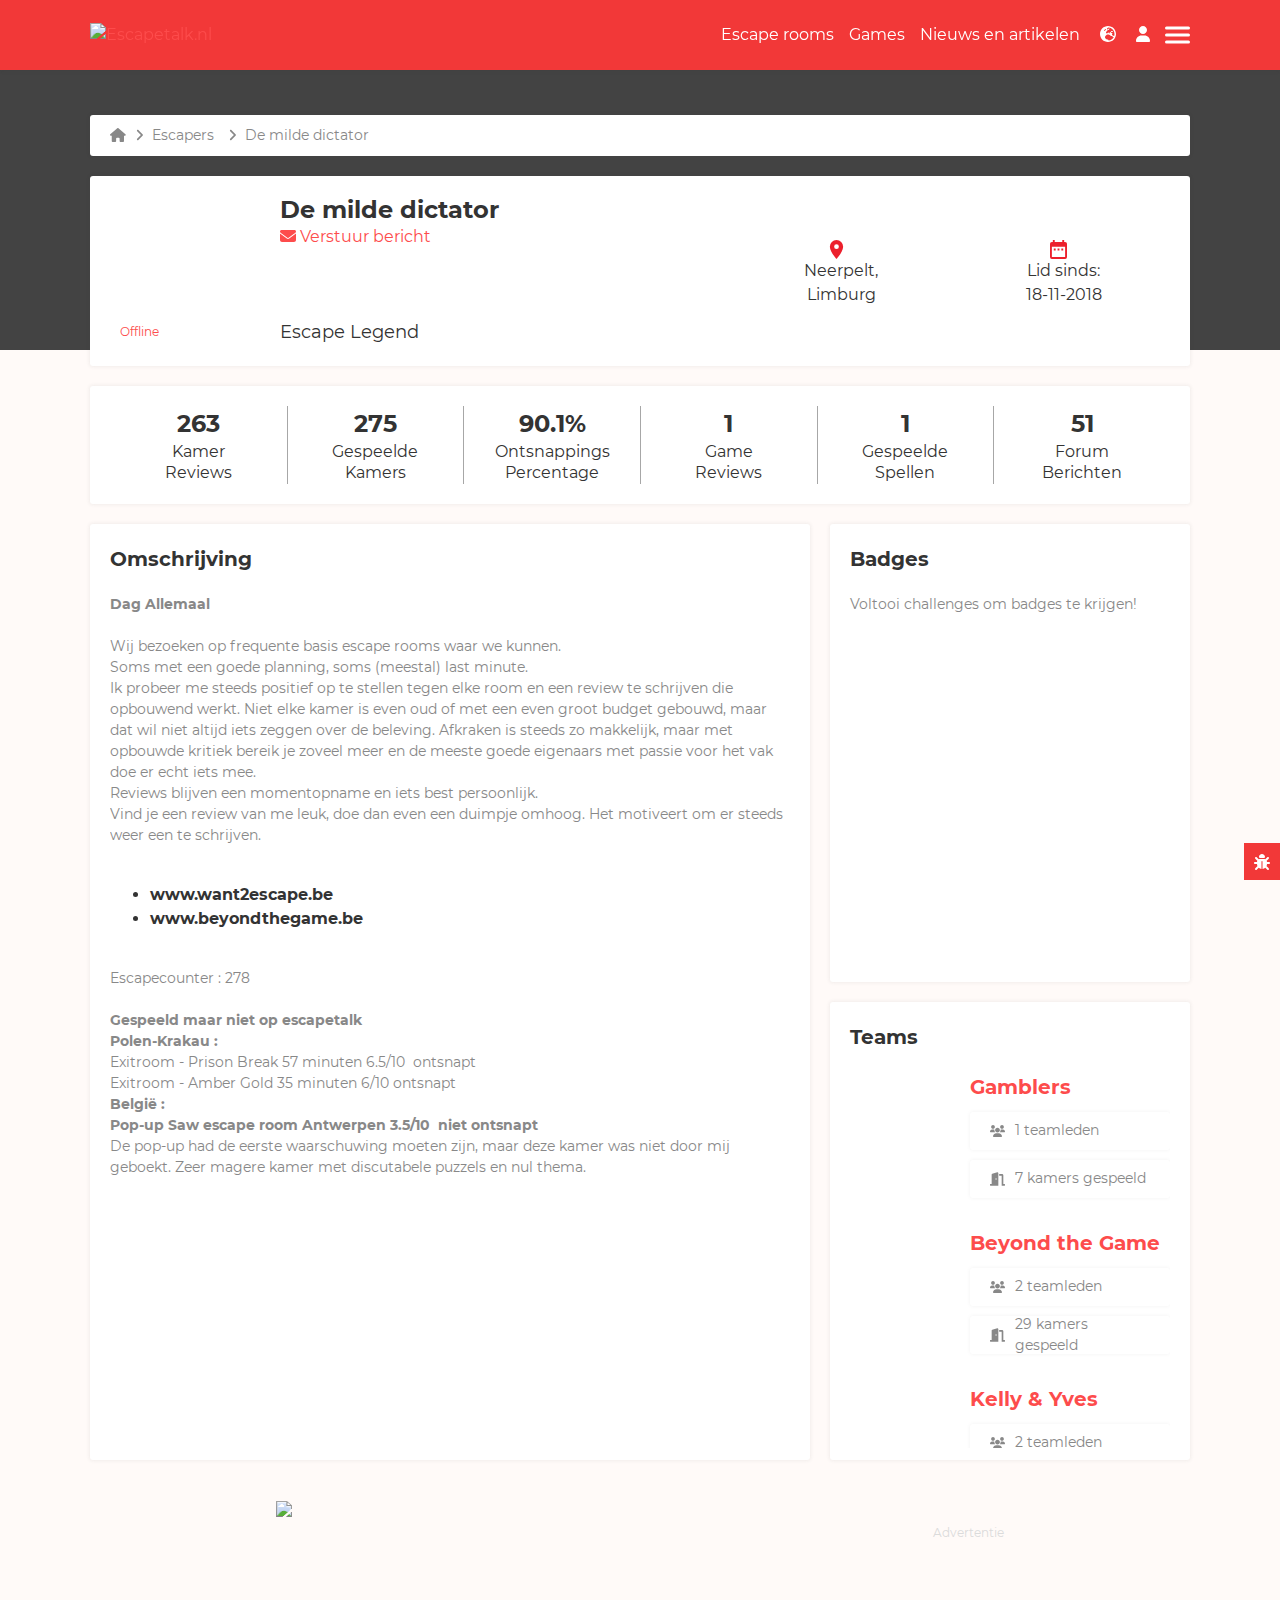
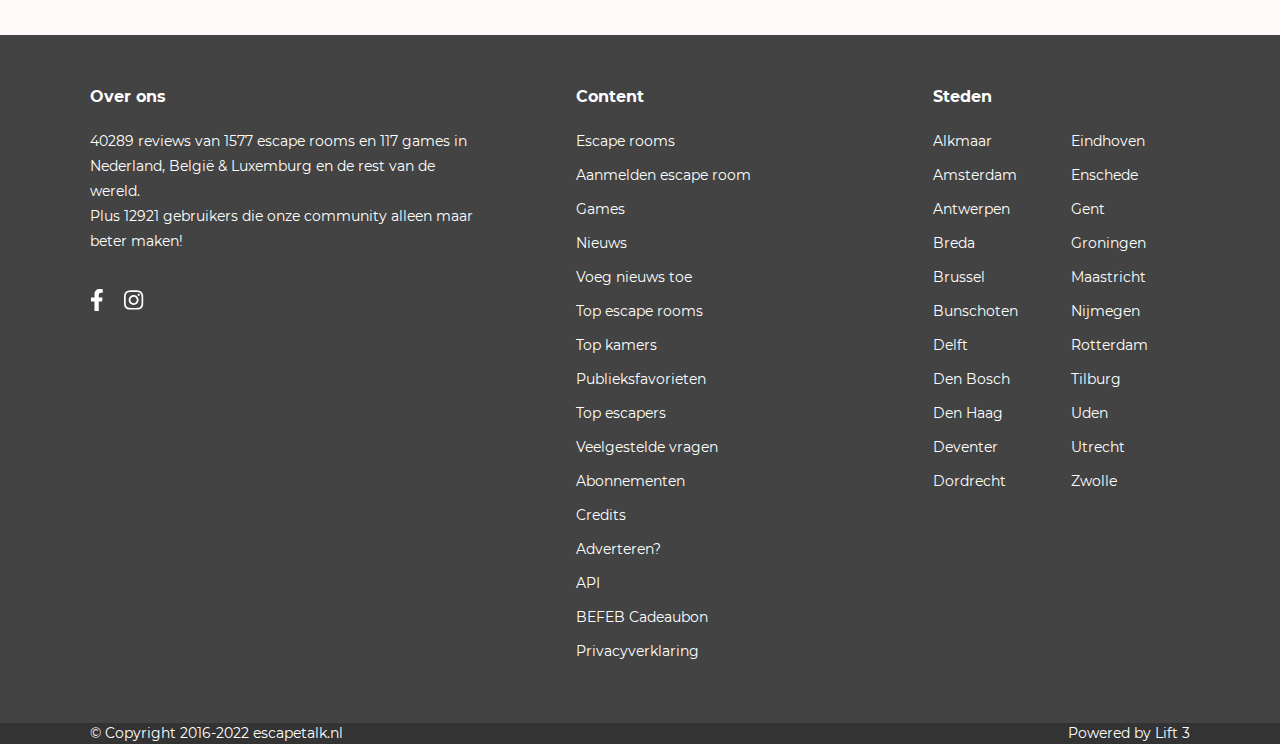
==== commit d271669c: "started on milde dictator page" ====
--- a/milde.html
+++ b/milde.html
@@ -458,7 +458,7 @@
 
 <main>
     <section id="profile">
-        <div class="background-image no-bg lazyloaded" data-bgset="images/pattern-cover.svg" style="background-image: url(&quot;https://escapetalk.nl/images/pattern-cover.svg&quot;);"><picture style="display: none;"><source data-srcset="images/pattern-cover.svg" sizes="2327px" srcset="images/pattern-cover.svg"><img alt="" class="lazyautosizes lazyloaded" data-sizes="auto" data-parent-fit="cover" sizes="2327px"></picture></div>
+        <div class="background-image no-bg lazyloaded" data-bgset="https://lift3cdn.nl/image/20/1922x320/photo-1462045504115-6c1d931f07d1.jpeg" style="background-image: url(&quot;https://lift3cdn.nl/image/20/1922x320/photo-1462045504115-6c1d931f07d1.jpeg&quot;);"><picture style="display: none;"><source data-srcset="https://lift3cdn.nl/image/20/1922x320/photo-1462045504115-6c1d931f07d1.jpeg" sizes="898px" srcset="https://lift3cdn.nl/image/20/1922x320/photo-1462045504115-6c1d931f07d1.jpeg"><img alt="" class="lazyautosizes lazyloaded" data-sizes="auto" data-parent-fit="cover" sizes="898px"></picture></div>
         <div class="container">
             <div class="contentbox">
                 <div class="profile-header grid flex-start">
@@ -467,32 +467,31 @@
                             "@context": "http://schema.org",
                             "@type": "BreadcrumbList",
                             "itemListElement": [{
-                                "@type": "ListItem",
-                                "position": 1,
-                                "item": {
-                                    "@id": "https://escapetalk.nl/top-escapers/",
-                                    "name": "Escapers"
-                                }
-                            },{
-                                "@type": "ListItem",
-                                "position": 2,
-                                "item": {
-                                    "@id": "https://escapetalk.nl/profiel/ordige/",
-                                    "name": "Ordige"
-                                }
-                            }]
+                                            "@type": "ListItem",
+                                            "position": 1,
+                                            "item": {
+                                                "@id": "https://escapetalk.nl/top-escapers/",
+                                                "name": "Escapers"
+                                            }
+                                        },{
+                                            "@type": "ListItem",
+                                            "position": 2,
+                                            "item": {
+                                                "@id": "https://escapetalk.nl/profiel/demilddictator/",
+                                                "name": "De milde dictator"
+                                            }
+                                        }]
                         }
-                    </script>    
+                    </script>   
                     <section class="breadcrumbs">
                         <div class="container">
                             <div class="content">
                                 <div class="breadcrumbs-wrapper"><a href="/"><svg class="svg-inline--fa fa-house" aria-hidden="true" focusable="false" data-prefix="fas" data-icon="house" role="img" xmlns="http://www.w3.org/2000/svg" viewBox="0 0 576 512" data-fa-i2svg=""><path fill="currentColor" d="M575.8 255.5C575.8 273.5 560.8 287.6 543.8 287.6H511.8L512.5 447.7C512.5 450.5 512.3 453.1 512 455.8V472C512 494.1 494.1 512 472 512H456C454.9 512 453.8 511.1 452.7 511.9C451.3 511.1 449.9 512 448.5 512H392C369.9 512 352 494.1 352 472V384C352 366.3 337.7 352 320 352H256C238.3 352 224 366.3 224 384V472C224 494.1 206.1 512 184 512H128.1C126.6 512 125.1 511.9 123.6 511.8C122.4 511.9 121.2 512 120 512H104C81.91 512 64 494.1 64 472V360C64 359.1 64.03 358.1 64.09 357.2V287.6H32.05C14.02 287.6 0 273.5 0 255.5C0 246.5 3.004 238.5 10.01 231.5L266.4 8.016C273.4 1.002 281.4 0 288.4 0C295.4 0 303.4 2.004 309.5 7.014L564.8 231.5C572.8 238.5 576.9 246.5 575.8 255.5L575.8 255.5z"></path></svg><!-- <i class="fas fa-home-alt"></i> --></a><span class="breadcrumb"><svg class="svg-inline--fa fa-angle-right" aria-hidden="true" focusable="false" data-prefix="fas" data-icon="angle-right" role="img" xmlns="http:/www.w3.org/2000/svg" viewBox="0 0 256 512" data-fa-i2svg=""><path fill="currentColor" d="M64 448c-8.188 0-16.38-3.125-22.62-9.375c-12.5-12.5-12.5-32.75 0-45.25L178.8 256L41.38 118.6c-12.5-12.5-12.5-32.75 0-45.25s32.75-12.5 45.25 0l160 160c12.5 12.5 12.5 32.75 0 45.25l-160 160C80.38 444.9 72.19 448 64 448z"></path></svg><!-- <i class="fas fa-angle-right"></i> --><span class="breadcrumb">
-                                        <a href="/top-escapers/">Escapers</a></span><span class="breadcrumb"><svg class="svg-inline--fa fa-angle-right" aria-hidden="true" focusable="false" data-prefix="fas" data-icon="angle-right" role="img" xmlns="http:/www.w3.org/2000/svg" viewBox="0 0 256 512" data-fa-i2svg=""><path fill="currentColor" d="M64 448c-8.188 0-16.38-3.125-22.62-9.375c-12.5-12.5-12.5-32.75 0-45.25L178.8 256L41.38 118.6c-12.5-12.5-12.5-32.75 0-45.25s32.75-12.5 45.25 0l160 160c12.5 12.5 12.5 32.75 0 45.25l-160 160C80.38 444.9 72.19 448 64 448z"></path></svg><!-- <i class="fas fa-angle-right"></i> -->
-                                        <a href="/profiel/ordige/">Ordige</a></span>
+                                    <a href="/top-escapers/">Escapers</a></span><span class="breadcrumb"><svg class="svg-inline--fa fa-angle-right" aria-hidden="true" focusable="false" data-prefix="fas" data-icon="angle-right" role="img" xmlns="http://www.w3.org/2000/svg" viewBox="0 0 256 512" data-fa-i2svg=""><path fill="currentColor" d="M64 448c-8.188 0-16.38-3.125-22.62-9.375c-12.5-12.5-12.5-32.75 0-45.25L178.8 256L41.38 118.6c-12.5-12.5-12.5-32.75 0-45.25s32.75-12.5 45.25 0l160 160c12.5 12.5 12.5 32.75 0 45.25l-160 160C80.38 444.9 72.19 448 64 448z"></path></svg><!-- <i class="fas fa-angle-right"></i> -->
+                                        <a href="/profiel/demilddictator/">De milde dictator</a></span>
                                 </div>
                             </div>
-                        </div>
-                    </section>
+                        </div></section>
                     <div class="profile-box-1 item-wrapper md-col-4 marge-right">
                         <div class="box profile-header-box header-info">
                             
@@ -500,18 +499,16 @@
                             <div class="left">
                                 <div class="title-pic-container">
                                     <div class="profile-pic">
-                                        <div class="image lazyloaded" data-bgset="images/backup.png" style="background-image: url(&quot;https://escapetalk.nl/images/backup.png&quot;);"><picture style="display: none;"><source data-srcset="images/backup.png" sizes="280px" srcset="images/backup.png"><img alt="" class="lazyautosizes lazyloaded ls-is-cached" data-sizes="auto" data-parent-fit="cover" sizes="280px">
-                                            </picture>
-                                        </div>
+                                        <div class="image lazyloaded" data-bgset="https://lift3cdn.nl/image/20/560x560/3291_2.jpg" style="background-image: url(&quot;https://lift3cdn.nl/image/20/560x560/3291_2.jpg&quot;);"><picture style="display: none;"><source data-srcset="https://lift3cdn.nl/image/20/560x560/3291_2.jpg" sizes="100px" srcset="https://lift3cdn.nl/image/20/560x560/3291_2.jpg"><img alt="" class="lazyautosizes lazyloaded ls-is-cached" data-sizes="auto" data-parent-fit="cover" sizes="100px"></picture></div>
                                         <p class="closed">Offline</p>
                                     </div>                                
                                     <div class="title-container">
                                         
                                         <div class="title">                                        
-                                            <h1>Ordige</h1>
-                                            <a href="/instellingen/" class="btn btn-slim full-width-button edit-profile">
-                                                <svg class="svg-inline--fa fa-user-pen" aria-hidden="true" focusable="false" data-prefix="fas" data-icon="user-pen" role="img" xmlns="http://www.w3.org/2000/svg" viewBox="0 0 640 512" data-fa-i2svg=""><path fill="currentColor" d="M223.1 256c70.7 0 128-57.31 128-128s-57.3-128-128-128C153.3 0 96 57.31 96 128S153.3 256 223.1 256zM274.7 304H173.3C77.61 304 0 381.7 0 477.4C0 496.5 15.52 512 34.66 512h286.4c-1.246-5.531-1.43-11.31-.2832-17.04l14.28-71.41c1.943-9.723 6.676-18.56 13.68-25.56l45.72-45.72C363.3 322.4 321.2 304 274.7 304zM371.4 420.6c-2.514 2.512-4.227 5.715-4.924 9.203l-14.28 71.41c-1.258 6.289 4.293 11.84 10.59 10.59l71.42-14.29c3.482-.6992 6.682-2.406 9.195-4.922l125.3-125.3l-72.01-72.01L371.4 420.6zM629.5 255.7l-21.1-21.11c-14.06-14.06-36.85-14.06-50.91 0l-38.13 38.14l72.01 72.01l38.13-38.13C643.5 292.5 643.5 269.7 629.5 255.7z"></path></svg><!-- <i class="fas fa-user-edit"></i> -->
-                                            </a>
+                                            <h1>De milde dictator</h1>
+                                            <a href="/messages/new/demilddictator/" target="_blank" class="">
+                                                <svg class="svg-inline--fa fa-envelope" aria-hidden="true" focusable="false" data-prefix="fas" data-icon="envelope" role="img" xmlns="http://www.w3.org/2000/svg" viewBox="0 0 512 512" data-fa-i2svg=""><path fill="currentColor" d="M464 64C490.5 64 512 85.49 512 112C512 127.1 504.9 141.3 492.8 150.4L275.2 313.6C263.8 322.1 248.2 322.1 236.8 313.6L19.2 150.4C7.113 141.3 0 127.1 0 112C0 85.49 21.49 64 48 64H464zM217.6 339.2C240.4 356.3 271.6 356.3 294.4 339.2L512 176V384C512 419.3 483.3 448 448 448H64C28.65 448 0 419.3 0 384V176L217.6 339.2z"></path></svg><!-- <i class="fas fa-envelope"></i> -->
+                                                Verstuur bericht</a>
                                         </div>                                                                        
                                     </div>
                                 </div>                                
@@ -523,37 +520,35 @@
 
                             <div class="right">
                                 <div class="progress-bar-container">
-                                    <p class="rank">Escape Apprentice</p>
-                                    <div class="full-progress-bar">
-                                        <div class="progress-bar" id="progress-bar-xp"></div>
-                                    </div>
-                                    <p class="progression-text">Progressie: 0/100</p>
+                                    <p class="rank">Escape Legend</p>
+                                
                                 </div>
 
                                 <div class="contact-information grid">
 
-                                    <div class="item-wrapper sm-col-2">
-                                        <div class="item">                                            
-                                            <div class="item-category">
+									<div class="item-wrapper sm-col-2">
+										<div class="item">
+											<div class="item-category">
                                                 <svg xmlns="http://www.w3.org/2000/svg" width="13.3" height="19" viewBox="0 0 13.3 19">
                                                     <path id="Icon_material-location-on" data-name="Icon material-location-on" d="M14.15,3A6.645,6.645,0,0,0,7.5,9.65C7.5,14.638,14.15,22,14.15,22S20.8,14.638,20.8,9.65A6.645,6.645,0,0,0,14.15,3Zm0,9.025A2.375,2.375,0,1,1,16.525,9.65,2.376,2.376,0,0,1,14.15,12.025Z" transform="translate(-7.5 -3)" fill="#ec202c"/>
                                                   </svg>
-                                                  
-                                                <p>Hoensbroek,</p>
-                                                <p>Limburg</p>
-                                            </div>
-                                            <div class="item-category">
-                                                <svg xmlns="http://www.w3.org/2000/svg" width="17.1" height="19" viewBox="0 0 17.1 19">
-                                                    <path id="Icon_material-date-range" data-name="Icon material-date-range" d="M10.2,11.55H8.3v1.9h1.9Zm3.8,0H12.1v1.9H14Zm3.8,0H15.9v1.9h1.9ZM19.7,4.9h-.95V3h-1.9V4.9H9.25V3H7.35V4.9H6.4A1.891,1.891,0,0,0,4.51,6.8L4.5,20.1A1.9,1.9,0,0,0,6.4,22H19.7a1.906,1.906,0,0,0,1.9-1.9V6.8A1.906,1.906,0,0,0,19.7,4.9Zm0,15.2H6.4V9.65H19.7Z" transform="translate(-4.5 -3)" fill="#ec202c"/>
-                                                  </svg>
-                                                  
-                                                <p>Lid sinds: </p>
-                                                <p>30-08-2022</p>
-                                            </div>
-                                        </div>
-                                    </div>
-
-                                </div>                                
+                                                  <p>Neerpelt,</p>
+
+													<p>Limburg</p>
+												
+											</div>
+																							<div class="item-category">
+                                                                                                <svg xmlns="http://www.w3.org/2000/svg" width="17.1" height="19" viewBox="0 0 17.1 19">
+                                                                                                    <path id="Icon_material-date-range" data-name="Icon material-date-range" d="M10.2,11.55H8.3v1.9h1.9Zm3.8,0H12.1v1.9H14Zm3.8,0H15.9v1.9h1.9ZM19.7,4.9h-.95V3h-1.9V4.9H9.25V3H7.35V4.9H6.4A1.891,1.891,0,0,0,4.51,6.8L4.5,20.1A1.9,1.9,0,0,0,6.4,22H19.7a1.906,1.906,0,0,0,1.9-1.9V6.8A1.906,1.906,0,0,0,19.7,4.9Zm0,15.2H6.4V9.65H19.7Z" transform="translate(-4.5 -3)" fill="#ec202c"/>
+                                                                                                  </svg>
+                                                                                                  <p>Lid sinds:</p>
+												<p>18-11-2018</p>
+													
+												</div>
+																					</div>
+									</div>
+
+																																		</div>
                                 
                                 
                             </div>
@@ -568,27 +563,27 @@
 
                                             <div class="label-container">
                                                 <div class="labels">
-                                                    <p class="label number">0</p>
+                                                    <p class="label number">263</p>
                                                     <p class="label statistic">kamer<br>reviews</p>
                                                 </div>
                                                 <div class="labels">
-                                                    <p class="label number">0</p>
+                                                    <p class="label number">275</p>
                                                     <p class="label statistic">gespeelde<br>kamers</p>
                                                 </div>
                                                 <div class="labels full-width">
-                                                    <p class="label number">0%</p>
+                                                    <p class="label number">90.1%</p>
                                                     <p class="label statistic">ontsnappings<br>percentage</p>
                                                 </div>
                                                 <div class="labels">
-                                                    <p class="label number">0</p>
+                                                    <p class="label number">1</p>
                                                     <p class="label statistic">game<br>reviews</p>
                                                 </div>
                                                 <div class="labels">
-                                                    <p class="label number">0</p>
+                                                    <p class="label number">1</p>
                                                     <p class="label statistic">gespeelde<br>spellen</p>
                                                 </div>
                                                 <div class="labels full-width">
-                                                    <p class="label number">0</p>
+                                                    <p class="label number">51</p>
                                                     <p class="label statistic">forum<br>berichten</p>
                                                 </div>
                                             </div>                                            
@@ -605,119 +600,15 @@
                 <div class="more-information">
                     <div class="grid flex-start">
                         <div class="item-wrapper md-col-4 marge-right">
-                            <div class="challenges-box box item">
-                                <div class="challenges-top-container">
-                                    <h3>Challenges</h3>
-                                    <div class="claim-all-btn" style="background-color:#30d158;">CLAIM ALLES</div>
-                                </div>
-
-                                <div class="challenges-container">
-                                    <div class="challenges">
-                                        <div class="challenge">
-                                            <p class="challenge-title">Profielpagina compleet</p>
-                                            <div class="challenge-pb">
-                                                <div class="pb-container">
-                                                    <div class="full-progress-bar">
-                                                        <div class="progress-bar" id="pb-challenge-1" style="width: 100%"></div>                                            
-                                                    </div>
-                                                    <p class="challenge-progression">Progressie: 1/1</p>
-                                                </div>                                            
-                                                <div class="claim-btn" style="background-color:#30d158;">CLAIM</div>
-                                            </div>
-                                        </div>
-                                        <div class="challenge">
-                                            <p class="challenge-title">1 kamer gespeeld</p>
-                                            <div class="challenge-pb">
-                                                <div class="pb-container">
-                                                    <div class="full-progress-bar">
-                                                        <div class="progress-bar" id="pb-challenge-1"></div>                                            
-                                                    </div>
-                                                    <p class="challenge-progression">Progressie: 0/1</p>
-                                                </div>                                            
-                                                <div class="claim-btn">CLAIM</div>
-                                            </div>
-                                        </div>
-                                        <div class="challenge">
-                                            <p class="challenge-title">1 game gespeeld</p>
-                                            <div class="challenge-pb">
-                                                <div class="pb-container">
-                                                    <div class="full-progress-bar">
-                                                        <div class="progress-bar" id="pb-challenge-1"></div>                                            
-                                                    </div>
-                                                    <p class="challenge-progression">Progressie: 0/1</p>
-                                                </div>                                            
-                                                <div class="claim-btn">CLAIM</div>
-                                            </div>
-                                        </div>
-                                        <div class="challenge">
-                                            <p class="challenge-title">Eerste review over een kamer geplaatst</p>
-                                            <div class="challenge-pb">
-                                                <div class="pb-container">
-                                                    <div class="full-progress-bar">
-                                                        <div class="progress-bar" id="pb-challenge-1"></div>                                            
-                                                    </div>
-                                                    <p class="challenge-progression">Progressie: 0/1</p>
-                                                </div>                                            
-                                                <div class="claim-btn">CLAIM</div>
-                                            </div>
-                                        </div>
-                                        <div class="challenge">
-                                            <p class="challenge-title">Eerste review over een game geplaatst</p>
-                                            <div class="challenge-pb">
-                                                <div class="pb-container">
-                                                    <div class="full-progress-bar">
-                                                        <div class="progress-bar" id="pb-challenge-1"></div>                                            
-                                                    </div>
-                                                    <p class="challenge-progression">Progressie: 0/1</p>
-                                                </div>                                            
-                                                <div class="claim-btn">CLAIM</div>
-                                            </div>
-                                        </div>
-                                        <div class="challenge">
-                                            <p class="challenge-title">10 kamers in één maand gespeeld</p>
-                                            <div class="challenge-pb">
-                                                <div class="pb-container">
-                                                    <div class="full-progress-bar">
-                                                        <div class="progress-bar" id="pb-challenge-1"></div>                                            
-                                                    </div>
-                                                    <p class="challenge-progression">Progressie: 0/1</p>
-                                                </div>                                            
-                                                <div class="claim-btn">CLAIM</div>
-                                            </div>
-                                        </div>
-                                        <div class="challenge">
-                                            <p class="challenge-title">Eén jaar lid</p>
-                                            <div class="challenge-pb">
-                                                <div class="pb-container">
-                                                    <div class="full-progress-bar">
-                                                        <div class="progress-bar" id="pb-challenge-1"></div>                                            
-                                                    </div>
-                                                    <p class="challenge-progression">Progressie: 0/1</p>
-                                                </div>                                            
-                                                <div class="claim-btn">CLAIM</div>
-                                            </div>
-                                        </div>
-                                        <div class="challenge">
-                                            <p class="challenge-title">Kamer gespeeld tijdens Halloween</p>
-                                            <div class="challenge-pb">
-                                                <div class="pb-container">
-                                                    <div class="full-progress-bar">
-                                                        <div class="progress-bar" id="pb-challenge-1"></div>                                            
-                                                    </div>
-                                                    <p class="challenge-progression">Progressie: 0/1</p>
-                                                </div>                                            
-                                                <div class="claim-btn">CLAIM</div>
-                                            </div>
-                                        </div>
-                                    </div>
-                                    
-                                </div>
-                            </div>
-                            <div class="box item extra-information marge-top">
+                            
+                            <div class="box item extra-information" style="height: 936px;overflow-y: unset;">
                                 <h3 class="short-description">Omschrijving</h3>
                                 <div class="description">
-                                    <p>Een beginnende escaper</p>
-                                </div>                                
+                                    <p><strong>Dag Allemaal<br><br></strong></p><p>Wij bezoeken op frequente basis escape rooms waar we kunnen.</p><p>Soms met een goede planning, soms (meestal) last minute.</p><p>Ik probeer me steeds positief op te stellen tegen elke room en een review te schrijven die opbouwend werkt. Niet elke kamer is even oud of met een even groot budget gebouwd, maar dat wil niet altijd iets zeggen over de beleving. Afkraken is steeds zo makkelijk, maar met opbouwde kritiek bereik je zoveel meer en de meeste goede eigenaars met passie voor het vak doe er echt iets mee.</p><p>Reviews blijven een momentopname en iets best persoonlijk.</p><p>Vind je een review van me leuk, doe dan even een duimpje omhoog. Het motiveert om er steeds weer een te schrijven.</p><p><br></p><p></p><ul><li><strong>www.want2escape.be</strong><br></li><li><strong>www.beyondthegame.be</strong></li></ul><p></p><p><br></p><p>Escapecounter : 278</p><p><br></p><p><strong>Gespeeld maar niet op escapetalk</strong></p><p><strong>Polen-Krakau :
+                                    </strong></p>
+                                    <p>Exitroom - Prison Break   57 minuten  6.5/10&nbsp; ontsnapt</p>
+                                    <p>Exitroom - Amber Gold    35 minuten    6/10 ontsnapt</p><p><strong>België :</strong></p><p><strong>Pop-up Saw escape room Antwerpen 3.5/10&nbsp; niet ontsnapt</strong></p><p>De pop-up had de eerste waarschuwing moeten zijn, maar deze kamer was niet door mij geboekt. Zeer magere kamer met discutabele puzzels en nul thema.&nbsp;</p><p><br></p>
+                                </div>
                             </div>
                         </div>
 
@@ -732,7 +623,71 @@
 
                             <div class="box teams-box item marge-top" style="margin-top: 20px;">
                                 <h3>Teams</h3>
-                                <p>Nog geen teams</p>
+                                <div class="team-wrapper" style="height: 90%;overflow-y: scroll;">
+                                    <div class="team-wrapper" >
+
+                                <div class="image lazyloaded" data-bgset="">
+                                    <a href="/teams/72/" title="Gamblers"></a>
+                                </div>
+                                <div class="info">
+                                    <a href="/teams/72/" title="Gamblers">
+                                        <h3 class="name">Gamblers</h3>
+                                    </a>
+                                    <div class="labels">
+                                        <p class="label label-tGrey">
+                                            <svg class="svg-inline--fa fa-users" aria-hidden="true" focusable="false" data-prefix="fas" data-icon="users" role="img" xmlns="http://www.w3.org/2000/svg" viewBox="0 0 640 512" data-fa-i2svg=""><path fill="currentColor" d="M319.9 320c57.41 0 103.1-46.56 103.1-104c0-57.44-46.54-104-103.1-104c-57.41 0-103.1 46.56-103.1 104C215.9 273.4 262.5 320 319.9 320zM369.9 352H270.1C191.6 352 128 411.7 128 485.3C128 500.1 140.7 512 156.4 512h327.2C499.3 512 512 500.1 512 485.3C512 411.7 448.4 352 369.9 352zM512 160c44.18 0 80-35.82 80-80S556.2 0 512 0c-44.18 0-80 35.82-80 80S467.8 160 512 160zM183.9 216c0-5.449 .9824-10.63 1.609-15.91C174.6 194.1 162.6 192 149.9 192H88.08C39.44 192 0 233.8 0 285.3C0 295.6 7.887 304 17.62 304h199.5C196.7 280.2 183.9 249.7 183.9 216zM128 160c44.18 0 80-35.82 80-80S172.2 0 128 0C83.82 0 48 35.82 48 80S83.82 160 128 160zM551.9 192h-61.84c-12.8 0-24.88 3.037-35.86 8.24C454.8 205.5 455.8 210.6 455.8 216c0 33.71-12.78 64.21-33.16 88h199.7C632.1 304 640 295.6 640 285.3C640 233.8 600.6 192 551.9 192z"></path></svg><!-- <i class="fas fa-users"></i> -->
+                                            1
+                                            teamleden</p>
+                                        <p class="label label-tGrey">
+                                            <svg class="svg-inline--fa fa-door-open" aria-hidden="true" focusable="false" data-prefix="fas" data-icon="door-open" role="img" xmlns="http://www.w3.org/2000/svg" viewBox="0 0 576 512" data-fa-i2svg=""><path fill="currentColor" d="M560 448H512V113.5c0-27.25-21.5-49.5-48-49.5L352 64.01V128h96V512h112c8.875 0 16-7.125 16-15.1v-31.1C576 455.1 568.9 448 560 448zM280.3 1.007l-192 49.75C73.1 54.51 64 67.76 64 82.88V448H16c-8.875 0-16 7.125-16 15.1v31.1C0 504.9 7.125 512 16 512H320V33.13C320 11.63 300.5-4.243 280.3 1.007zM232 288c-13.25 0-24-14.37-24-31.1c0-17.62 10.75-31.1 24-31.1S256 238.4 256 256C256 273.6 245.3 288 232 288z"></path></svg><!-- <i class="fas fa-door-open"></i> -->
+                                            7
+                                            kamers gespeeld</p>
+                                    </div>
+                                </div>
+                                </div>
+                                                                    <div class="team-wrapper">
+
+                                <div class="image lazyloaded" data-bgset="https://lift3cdn.nl/image/20/100x100/353-whatsapp-image-2020-08-29-at-20.35.16.jpeg" style="background-image: url(&quot;https://lift3cdn.nl/image/20/100x100/353-whatsapp-image-2020-08-29-at-20.35.16.jpeg&quot;);">
+                                    <a href="/teams/353/" title="Beyond the Game"></a>
+                                <picture style="display: none;"><source data-srcset="https://lift3cdn.nl/image/20/100x100/353-whatsapp-image-2020-08-29-at-20.35.16.jpeg" sizes="100px" srcset="https://lift3cdn.nl/image/20/100x100/353-whatsapp-image-2020-08-29-at-20.35.16.jpeg"><img alt="" class="lazyautosizes lazyloaded ls-is-cached" data-sizes="auto" data-parent-fit="cover" sizes="100px"></picture></div>
+                                <div class="info">
+                                    <a href="/teams/353/" title="Beyond the Game">
+                                        <h3 class="name">Beyond the Game</h3>
+                                    </a>
+                                    <div class="labels">
+                                        <p class="label label-tGrey">
+                                            <svg class="svg-inline--fa fa-users" aria-hidden="true" focusable="false" data-prefix="fas" data-icon="users" role="img" xmlns="http://www.w3.org/2000/svg" viewBox="0 0 640 512" data-fa-i2svg=""><path fill="currentColor" d="M319.9 320c57.41 0 103.1-46.56 103.1-104c0-57.44-46.54-104-103.1-104c-57.41 0-103.1 46.56-103.1 104C215.9 273.4 262.5 320 319.9 320zM369.9 352H270.1C191.6 352 128 411.7 128 485.3C128 500.1 140.7 512 156.4 512h327.2C499.3 512 512 500.1 512 485.3C512 411.7 448.4 352 369.9 352zM512 160c44.18 0 80-35.82 80-80S556.2 0 512 0c-44.18 0-80 35.82-80 80S467.8 160 512 160zM183.9 216c0-5.449 .9824-10.63 1.609-15.91C174.6 194.1 162.6 192 149.9 192H88.08C39.44 192 0 233.8 0 285.3C0 295.6 7.887 304 17.62 304h199.5C196.7 280.2 183.9 249.7 183.9 216zM128 160c44.18 0 80-35.82 80-80S172.2 0 128 0C83.82 0 48 35.82 48 80S83.82 160 128 160zM551.9 192h-61.84c-12.8 0-24.88 3.037-35.86 8.24C454.8 205.5 455.8 210.6 455.8 216c0 33.71-12.78 64.21-33.16 88h199.7C632.1 304 640 295.6 640 285.3C640 233.8 600.6 192 551.9 192z"></path></svg><!-- <i class="fas fa-users"></i> -->
+                                            2
+                                            teamleden</p>
+                                        <p class="label label-tGrey">
+                                            <svg class="svg-inline--fa fa-door-open" aria-hidden="true" focusable="false" data-prefix="fas" data-icon="door-open" role="img" xmlns="http://www.w3.org/2000/svg" viewBox="0 0 576 512" data-fa-i2svg=""><path fill="currentColor" d="M560 448H512V113.5c0-27.25-21.5-49.5-48-49.5L352 64.01V128h96V512h112c8.875 0 16-7.125 16-15.1v-31.1C576 455.1 568.9 448 560 448zM280.3 1.007l-192 49.75C73.1 54.51 64 67.76 64 82.88V448H16c-8.875 0-16 7.125-16 15.1v31.1C0 504.9 7.125 512 16 512H320V33.13C320 11.63 300.5-4.243 280.3 1.007zM232 288c-13.25 0-24-14.37-24-31.1c0-17.62 10.75-31.1 24-31.1S256 238.4 256 256C256 273.6 245.3 288 232 288z"></path></svg><!-- <i class="fas fa-door-open"></i> -->
+                                            29
+                                            kamers gespeeld</p>
+                                    </div>
+                                </div>
+                                </div>
+                                                                    <div class="team-wrapper">
+
+                                <div class="image lazyloaded" data-bgset="https://lift3cdn.nl/image/20/100x100/bf17c6de-5a3b-47c3-91dd-f34e048639b4.jpeg" style="background-image: url(&quot;https://lift3cdn.nl/image/20/100x100/bf17c6de-5a3b-47c3-91dd-f34e048639b4.jpeg&quot;);">
+                                    <a href="/teams/557/" title="Kelly &amp; Yves"></a>
+                                <picture style="display: none;"><source data-srcset="https://lift3cdn.nl/image/20/100x100/bf17c6de-5a3b-47c3-91dd-f34e048639b4.jpeg" sizes="100px" srcset="https://lift3cdn.nl/image/20/100x100/bf17c6de-5a3b-47c3-91dd-f34e048639b4.jpeg"><img alt="" class="lazyautosizes lazyloaded ls-is-cached" data-sizes="auto" data-parent-fit="cover" sizes="100px"></picture></div>
+                                <div class="info">
+                                    <a href="/teams/557/" title="Kelly &amp; Yves">
+                                        <h3 class="name">Kelly &amp; Yves</h3>
+                                    </a>
+                                    <div class="labels">
+                                        <p class="label label-tGrey">
+                                            <svg class="svg-inline--fa fa-users" aria-hidden="true" focusable="false" data-prefix="fas" data-icon="users" role="img" xmlns="http://www.w3.org/2000/svg" viewBox="0 0 640 512" data-fa-i2svg=""><path fill="currentColor" d="M319.9 320c57.41 0 103.1-46.56 103.1-104c0-57.44-46.54-104-103.1-104c-57.41 0-103.1 46.56-103.1 104C215.9 273.4 262.5 320 319.9 320zM369.9 352H270.1C191.6 352 128 411.7 128 485.3C128 500.1 140.7 512 156.4 512h327.2C499.3 512 512 500.1 512 485.3C512 411.7 448.4 352 369.9 352zM512 160c44.18 0 80-35.82 80-80S556.2 0 512 0c-44.18 0-80 35.82-80 80S467.8 160 512 160zM183.9 216c0-5.449 .9824-10.63 1.609-15.91C174.6 194.1 162.6 192 149.9 192H88.08C39.44 192 0 233.8 0 285.3C0 295.6 7.887 304 17.62 304h199.5C196.7 280.2 183.9 249.7 183.9 216zM128 160c44.18 0 80-35.82 80-80S172.2 0 128 0C83.82 0 48 35.82 48 80S83.82 160 128 160zM551.9 192h-61.84c-12.8 0-24.88 3.037-35.86 8.24C454.8 205.5 455.8 210.6 455.8 216c0 33.71-12.78 64.21-33.16 88h199.7C632.1 304 640 295.6 640 285.3C640 233.8 600.6 192 551.9 192z"></path></svg><!-- <i class="fas fa-users"></i> -->
+                                            2
+                                            teamleden</p>
+                                        <p class="label label-tGrey">
+                                            <svg class="svg-inline--fa fa-door-open" aria-hidden="true" focusable="false" data-prefix="fas" data-icon="door-open" role="img" xmlns="http://www.w3.org/2000/svg" viewBox="0 0 576 512" data-fa-i2svg=""><path fill="currentColor" d="M560 448H512V113.5c0-27.25-21.5-49.5-48-49.5L352 64.01V128h96V512h112c8.875 0 16-7.125 16-15.1v-31.1C576 455.1 568.9 448 560 448zM280.3 1.007l-192 49.75C73.1 54.51 64 67.76 64 82.88V448H16c-8.875 0-16 7.125-16 15.1v31.1C0 504.9 7.125 512 16 512H320V33.13C320 11.63 300.5-4.243 280.3 1.007zM232 288c-13.25 0-24-14.37-24-31.1c0-17.62 10.75-31.1 24-31.1S256 238.4 256 256C256 273.6 245.3 288 232 288z"></path></svg><!-- <i class="fas fa-door-open"></i> -->
+                                            17
+                                            kamers gespeeld</p>
+                                    </div>
+                                </div>
+                                </div>
+                            </div>
                             </div>
                             
                         </div>
--- a/style.css
+++ b/style.css
@@ -467,10 +467,6 @@
         margin: 0 10px 0 0
     }
 
-    .profiel #profile .container .contentbox .profile-header .header-info .left .title-pic-container .title {
-        display: flex;
-        align-items: center;
-    }
 
     .profiel #profile .container .contentbox .profile-header .header-info .left .title-pic-container .profile-pic {
         position: relative;
@@ -708,7 +704,7 @@
     }
 
     .profiel #profile .container .contentbox .more-information .extra-information {
-        height: 458px;
+        height: 100%;
         overflow-y: scroll;
     }
 
--- a/style.css
+++ b/style.css
@@ -467,10 +467,6 @@
         margin: 0 10px 0 0
     }
 
-    .profiel #profile .container .contentbox .profile-header .header-info .left .title-pic-container .title {
-        display: flex;
-        align-items: center;
-    }
 
     .profiel #profile .container .contentbox .profile-header .header-info .left .title-pic-container .profile-pic {
         position: relative;
@@ -708,7 +704,7 @@
     }
 
     .profiel #profile .container .contentbox .more-information .extra-information {
-        height: 458px;
+        height: 100%;
         overflow-y: scroll;
     }
 
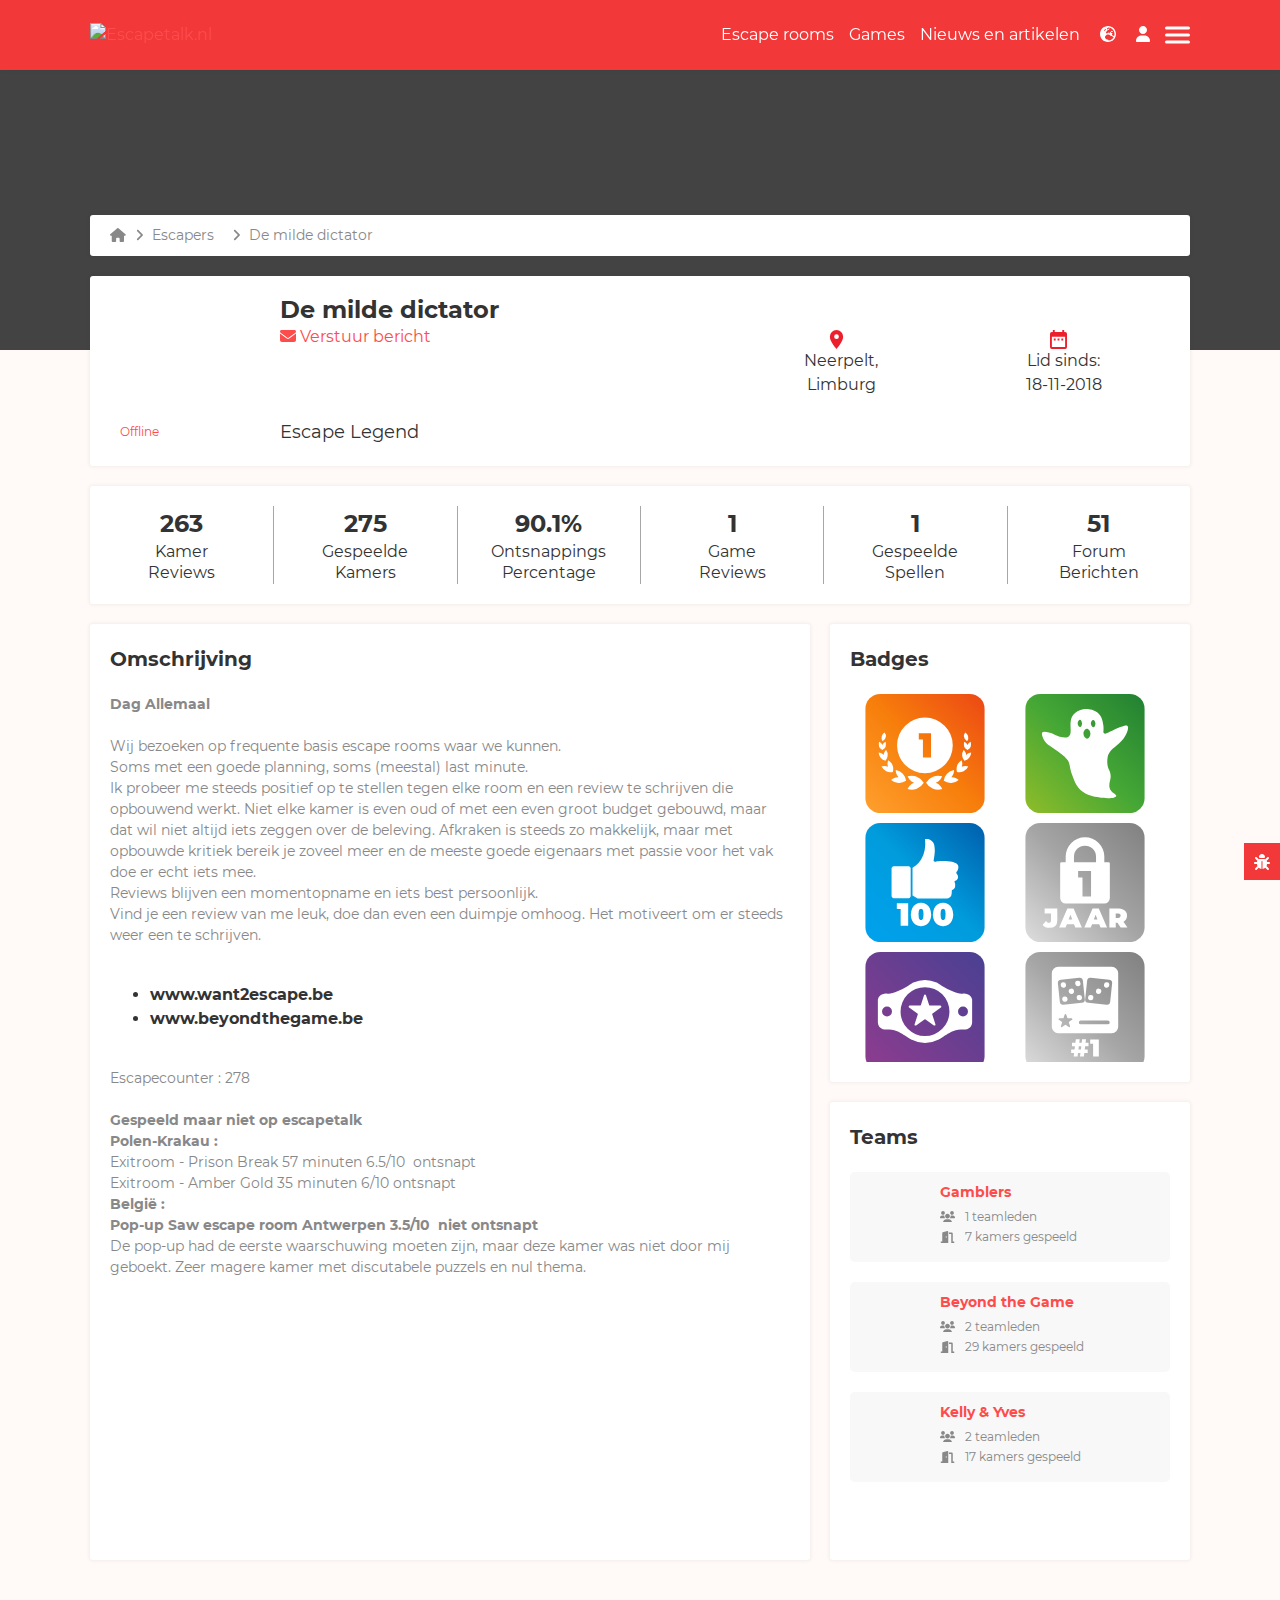
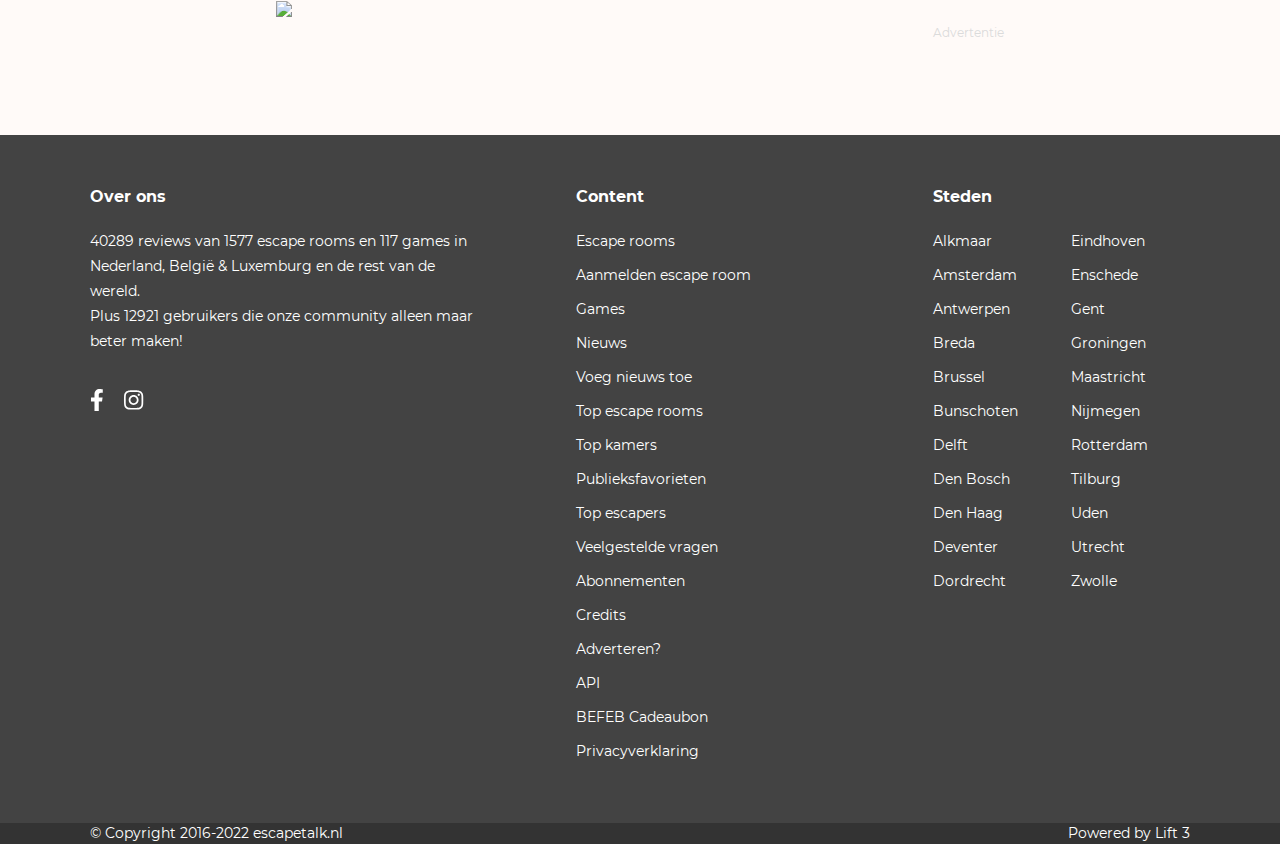
==== commit ce474b9a: "Added teams and badges" ====
--- a/milde.html
+++ b/milde.html
@@ -486,16 +486,32 @@
                     <section class="breadcrumbs">
                         <div class="container">
                             <div class="content">
-                                <div class="breadcrumbs-wrapper"><a href="/"><svg class="svg-inline--fa fa-house" aria-hidden="true" focusable="false" data-prefix="fas" data-icon="house" role="img" xmlns="http://www.w3.org/2000/svg" viewBox="0 0 576 512" data-fa-i2svg=""><path fill="currentColor" d="M575.8 255.5C575.8 273.5 560.8 287.6 543.8 287.6H511.8L512.5 447.7C512.5 450.5 512.3 453.1 512 455.8V472C512 494.1 494.1 512 472 512H456C454.9 512 453.8 511.1 452.7 511.9C451.3 511.1 449.9 512 448.5 512H392C369.9 512 352 494.1 352 472V384C352 366.3 337.7 352 320 352H256C238.3 352 224 366.3 224 384V472C224 494.1 206.1 512 184 512H128.1C126.6 512 125.1 511.9 123.6 511.8C122.4 511.9 121.2 512 120 512H104C81.91 512 64 494.1 64 472V360C64 359.1 64.03 358.1 64.09 357.2V287.6H32.05C14.02 287.6 0 273.5 0 255.5C0 246.5 3.004 238.5 10.01 231.5L266.4 8.016C273.4 1.002 281.4 0 288.4 0C295.4 0 303.4 2.004 309.5 7.014L564.8 231.5C572.8 238.5 576.9 246.5 575.8 255.5L575.8 255.5z"></path></svg><!-- <i class="fas fa-home-alt"></i> --></a><span class="breadcrumb"><svg class="svg-inline--fa fa-angle-right" aria-hidden="true" focusable="false" data-prefix="fas" data-icon="angle-right" role="img" xmlns="http:/www.w3.org/2000/svg" viewBox="0 0 256 512" data-fa-i2svg=""><path fill="currentColor" d="M64 448c-8.188 0-16.38-3.125-22.62-9.375c-12.5-12.5-12.5-32.75 0-45.25L178.8 256L41.38 118.6c-12.5-12.5-12.5-32.75 0-45.25s32.75-12.5 45.25 0l160 160c12.5 12.5 12.5 32.75 0 45.25l-160 160C80.38 444.9 72.19 448 64 448z"></path></svg><!-- <i class="fas fa-angle-right"></i> --><span class="breadcrumb">
-                                    <a href="/top-escapers/">Escapers</a></span><span class="breadcrumb"><svg class="svg-inline--fa fa-angle-right" aria-hidden="true" focusable="false" data-prefix="fas" data-icon="angle-right" role="img" xmlns="http://www.w3.org/2000/svg" viewBox="0 0 256 512" data-fa-i2svg=""><path fill="currentColor" d="M64 448c-8.188 0-16.38-3.125-22.62-9.375c-12.5-12.5-12.5-32.75 0-45.25L178.8 256L41.38 118.6c-12.5-12.5-12.5-32.75 0-45.25s32.75-12.5 45.25 0l160 160c12.5 12.5 12.5 32.75 0 45.25l-160 160C80.38 444.9 72.19 448 64 448z"></path></svg><!-- <i class="fas fa-angle-right"></i> -->
-                                        <a href="/profiel/demilddictator/">De milde dictator</a></span>
+                                <div class="breadcrumbs-wrapper">
+                                    <a href="/">
+                                        <svg class="svg-inline--fa fa-house" aria-hidden="true" focusable="false" data-prefix="fas" data-icon="house" role="img" xmlns="http://www.w3.org/2000/svg" viewBox="0 0 576 512" data-fa-i2svg="">
+                                            <path fill="currentColor" d="M575.8 255.5C575.8 273.5 560.8 287.6 543.8 287.6H511.8L512.5 447.7C512.5 450.5 512.3 453.1 512 455.8V472C512 494.1 494.1 512 472 512H456C454.9 512 453.8 511.1 452.7 511.9C451.3 511.1 449.9 512 448.5 512H392C369.9 512 352 494.1 352 472V384C352 366.3 337.7 352 320 352H256C238.3 352 224 366.3 224 384V472C224 494.1 206.1 512 184 512H128.1C126.6 512 125.1 511.9 123.6 511.8C122.4 511.9 121.2 512 120 512H104C81.91 512 64 494.1 64 472V360C64 359.1 64.03 358.1 64.09 357.2V287.6H32.05C14.02 287.6 0 273.5 0 255.5C0 246.5 3.004 238.5 10.01 231.5L266.4 8.016C273.4 1.002 281.4 0 288.4 0C295.4 0 303.4 2.004 309.5 7.014L564.8 231.5C572.8 238.5 576.9 246.5 575.8 255.5L575.8 255.5z"></path>
+                                        </svg><!-- <i class="fas fa-home-alt"></i> -->
+                                    </a>
+                                    <span class="breadcrumb">
+                                        <svg class="svg-inline--fa fa-angle-right" aria-hidden="true" focusable="false" data-prefix="fas" data-icon="angle-right" role="img" xmlns="http:/www.w3.org/2000/svg" viewBox="0 0 256 512" data-fa-i2svg="">
+                                            <path fill="currentColor" d="M64 448c-8.188 0-16.38-3.125-22.62-9.375c-12.5-12.5-12.5-32.75 0-45.25L178.8 256L41.38 118.6c-12.5-12.5-12.5-32.75 0-45.25s32.75-12.5 45.25 0l160 160c12.5 12.5 12.5 32.75 0 45.25l-160 160C80.38 444.9 72.19 448 64 448z"></path>
+                                        </svg><!-- <i class="fas fa-angle-right"></i> -->
+                                        <span class="breadcrumb">
+                                    
+                                            <a href="/top-escapers/">Escapers</a>
+                                        </span>
+                                        <span class="breadcrumb">
+                                            <svg class="svg-inline--fa fa-angle-right" aria-hidden="true" focusable="false" data-prefix="fas" data-icon="angle-right" role="img" xmlns="http://www.w3.org/2000/svg" viewBox="0 0 256 512" data-fa-i2svg="">
+                                                <path fill="currentColor" d="M64 448c-8.188 0-16.38-3.125-22.62-9.375c-12.5-12.5-12.5-32.75 0-45.25L178.8 256L41.38 118.6c-12.5-12.5-12.5-32.75 0-45.25s32.75-12.5 45.25 0l160 160c12.5 12.5 12.5 32.75 0 45.25l-160 160C80.38 444.9 72.19 448 64 448z"></path>
+                                            </svg><!-- <i class="fas fa-angle-right"></i> -->
+                                        <a href="/profiel/demilddictator/">De milde dictator</a>
+                                    </span>
                                 </div>
                             </div>
-                        </div></section>
+                        </div>
+                    </section>
                     <div class="profile-box-1 item-wrapper md-col-4 marge-right">
-                        <div class="box profile-header-box header-info">
-                            
-                            
+                        <div class="box profile-header-box header-info">                            
                             <div class="left">
                                 <div class="title-pic-container">
                                     <div class="profile-pic">
@@ -504,18 +520,16 @@
                                     </div>                                
                                     <div class="title-container">
                                         
-                                        <div class="title">                                        
+                                        <div class="title">
                                             <h1>De milde dictator</h1>
                                             <a href="/messages/new/demilddictator/" target="_blank" class="">
                                                 <svg class="svg-inline--fa fa-envelope" aria-hidden="true" focusable="false" data-prefix="fas" data-icon="envelope" role="img" xmlns="http://www.w3.org/2000/svg" viewBox="0 0 512 512" data-fa-i2svg=""><path fill="currentColor" d="M464 64C490.5 64 512 85.49 512 112C512 127.1 504.9 141.3 492.8 150.4L275.2 313.6C263.8 322.1 248.2 322.1 236.8 313.6L19.2 150.4C7.113 141.3 0 127.1 0 112C0 85.49 21.49 64 48 64H464zM217.6 339.2C240.4 356.3 271.6 356.3 294.4 339.2L512 176V384C512 419.3 483.3 448 448 448H64C28.65 448 0 419.3 0 384V176L217.6 339.2z"></path></svg><!-- <i class="fas fa-envelope"></i> -->
-                                                Verstuur bericht</a>
-                                        </div>                                                                        
+                                                Verstuur bericht
+                                            </a>
+                                        </div>                                        
+                                                                    
                                     </div>
-                                </div>                                
-                                
-                                
-
-
+                                </div>
                             </div>
 
                             <div class="right">
@@ -537,60 +551,51 @@
 													<p>Limburg</p>
 												
 											</div>
-																							<div class="item-category">
-                                                                                                <svg xmlns="http://www.w3.org/2000/svg" width="17.1" height="19" viewBox="0 0 17.1 19">
-                                                                                                    <path id="Icon_material-date-range" data-name="Icon material-date-range" d="M10.2,11.55H8.3v1.9h1.9Zm3.8,0H12.1v1.9H14Zm3.8,0H15.9v1.9h1.9ZM19.7,4.9h-.95V3h-1.9V4.9H9.25V3H7.35V4.9H6.4A1.891,1.891,0,0,0,4.51,6.8L4.5,20.1A1.9,1.9,0,0,0,6.4,22H19.7a1.906,1.906,0,0,0,1.9-1.9V6.8A1.906,1.906,0,0,0,19.7,4.9Zm0,15.2H6.4V9.65H19.7Z" transform="translate(-4.5 -3)" fill="#ec202c"/>
-                                                                                                  </svg>
-                                                                                                  <p>Lid sinds:</p>
-												<p>18-11-2018</p>
-													
-												</div>
-																					</div>
+                                            <div class="item-category">
+                                                <svg xmlns="http://www.w3.org/2000/svg" width="17.1" height="19" viewBox="0 0 17.1 19">
+                                                    <path id="Icon_material-date-range" data-name="Icon material-date-range" d="M10.2,11.55H8.3v1.9h1.9Zm3.8,0H12.1v1.9H14Zm3.8,0H15.9v1.9h1.9ZM19.7,4.9h-.95V3h-1.9V4.9H9.25V3H7.35V4.9H6.4A1.891,1.891,0,0,0,4.51,6.8L4.5,20.1A1.9,1.9,0,0,0,6.4,22H19.7a1.906,1.906,0,0,0,1.9-1.9V6.8A1.906,1.906,0,0,0,19.7,4.9Zm0,15.2H6.4V9.65H19.7Z" transform="translate(-4.5 -3)" fill="#ec202c"/>
+                                                </svg>
+                                                <p>Lid sinds:</p>
+                                                <p>18-11-2018</p>												
+                                            </div>
+										</div>
 									</div>
-
-																																		</div>
-                                
-                                
+                                </div>
                             </div>
                         </div>
-                        
                     </div>
 
                     <div class="item-wrapper md-col-2">
                         <div class="item-box item">
                             <div class="contact-information grid">
                                 <div class="item-wrapper">
-
-                                            <div class="label-container">
-                                                <div class="labels">
-                                                    <p class="label number">263</p>
-                                                    <p class="label statistic">kamer<br>reviews</p>
-                                                </div>
-                                                <div class="labels">
-                                                    <p class="label number">275</p>
-                                                    <p class="label statistic">gespeelde<br>kamers</p>
-                                                </div>
-                                                <div class="labels full-width">
-                                                    <p class="label number">90.1%</p>
-                                                    <p class="label statistic">ontsnappings<br>percentage</p>
-                                                </div>
-                                                <div class="labels">
-                                                    <p class="label number">1</p>
-                                                    <p class="label statistic">game<br>reviews</p>
-                                                </div>
-                                                <div class="labels">
-                                                    <p class="label number">1</p>
-                                                    <p class="label statistic">gespeelde<br>spellen</p>
-                                                </div>
-                                                <div class="labels full-width">
-                                                    <p class="label number">51</p>
-                                                    <p class="label statistic">forum<br>berichten</p>
-                                                </div>
-                                            </div>                                            
-
+                                    <div class="label-container">
+                                        <div class="labels">
+                                            <p class="label number">263</p>
+                                            <p class="label statistic">kamer<br>reviews</p>
+                                        </div>
+                                        <div class="labels">
+                                            <p class="label number">275</p>
+                                            <p class="label statistic">gespeelde<br>kamers</p>
+                                        </div>
+                                        <div class="labels full-width">
+                                            <p class="label number">90.1%</p>
+                                            <p class="label statistic">ontsnappings<br>percentage</p>
+                                        </div>
+                                        <div class="labels">
+                                            <p class="label number">1</p>
+                                            <p class="label statistic">game<br>reviews</p>
+                                        </div>
+                                        <div class="labels">
+                                            <p class="label number">1</p>
+                                            <p class="label statistic">gespeelde<br>spellen</p>
+                                        </div>
+                                        <div class="labels full-width">
+                                            <p class="label number">51</p>
+                                            <p class="label statistic">forum<br>berichten</p>
+                                        </div>
+                                    </div>                                           
                                 </div>
-                                
-                            
                             </div>
                         </div>
                     </div>
@@ -599,8 +604,7 @@
                 
                 <div class="more-information">
                     <div class="grid flex-start">
-                        <div class="item-wrapper md-col-4 marge-right">
-                            
+                        <div class="item-wrapper md-col-4 marge-right">                            
                             <div class="box item extra-information" style="height: 936px;overflow-y: unset;">
                                 <h3 class="short-description">Omschrijving</h3>
                                 <div class="description">
@@ -612,84 +616,262 @@
                             </div>
                         </div>
 
-                        <div class="item-wrapper md-col-2">
-                            
+                        <div class="item-wrapper md-col-2">                            
 
                             <div class="box badges-box item">
                                 <h3>Badges</h3>
-                                <p>Voltooi challenges om badges te krijgen!</p>
-
+                                <div class="badges-container">
+                                    <div class="badge">
+                                        <svg id="Component_32_4" data-name="Component 32 – 4" xmlns="http://www.w3.org/2000/svg" xmlns:xlink="http://www.w3.org/1999/xlink" width="160" height="160" viewBox="0 0 160 160">
+                                            <defs>
+                                                <linearGradient id="linear-gradient-orange" x1="0.037" y1="0.963" x2="0.963" y2="0.037" gradientUnits="objectBoundingBox">
+                                                    <stop offset="0.001" stop-color="#fe9d2b"/>
+                                                    <stop offset="0.5" stop-color="#f77e0b"/>
+                                                    <stop offset="1" stop-color="#ed4c14"/>
+                                                </linearGradient>
+                                            </defs>                                            
+                                            <rect id="Rectangle_53" data-name="Rectangle 53" width="160" height="160" rx="20" fill="url(#linear-gradient-orange)"/>
+                                            <g id="Group_170" data-name="Group 170" transform="translate(17.775 31.583)">
+                                              <g id="Group_167" data-name="Group 167" transform="translate(24.734)">
+                                                <path id="Subtraction_5" data-name="Subtraction 5" d="M-14642.389,5329.159a37.119,37.119,0,0,1-14.545-2.937,37.235,37.235,0,0,1-11.88-8.009,37.253,37.253,0,0,1-8.01-11.878,37.156,37.156,0,0,1-2.937-14.548,37.153,37.153,0,0,1,2.937-14.546,37.244,37.244,0,0,1,8.01-11.879,37.246,37.246,0,0,1,11.88-8.01,37.127,37.127,0,0,1,14.545-2.937,37.139,37.139,0,0,1,14.546,2.937,37.257,37.257,0,0,1,11.88,8.01,37.236,37.236,0,0,1,8.009,11.879,37.129,37.129,0,0,1,2.938,14.546,37.133,37.133,0,0,1-2.937,14.548,37.229,37.229,0,0,1-8.009,11.878,37.235,37.235,0,0,1-11.88,8.009A37.131,37.131,0,0,1-14642.389,5329.159Zm-2.682-45.322v24.131h10.909V5275.61h-16.454v8.227Z" transform="translate(14679.76 -5254.417)" fill="#fff" stroke="rgba(0,0,0,0)" stroke-miterlimit="10" stroke-width="1"/>
+                                              </g>
+                                              <g id="Group_168" data-name="Group 168" transform="translate(63.646 19.948)">
+                                                <path id="Path_134" data-name="Path 134" d="M133.421,344.947a15.823,15.823,0,0,0-2.538-4.137,16.083,16.083,0,0,0-6.109-4.418,16.083,16.083,0,0,0,6.109-4.418,15.857,15.857,0,0,0,2.539-4.137,18.82,18.82,0,0,0-21.717,8.555,18.819,18.819,0,0,0,21.716,8.555Z" transform="translate(-111.705 -268.855)" fill="#fff"/>
+                                                <path id="Path_135" data-name="Path 135" d="M155.5,332.71a13.678,13.678,0,0,0-3.484-2.3,13.835,13.835,0,0,0-6.372-1.224,13.852,13.852,0,0,0,3.159-5.668,13.663,13.663,0,0,0,.475-4.149,16.2,16.2,0,0,0-13.826,14.569A16.2,16.2,0,0,0,155.5,332.71Z" transform="translate(-111.705 -268.855)" fill="#fff"/>
+                                                <path id="Path_136" data-name="Path 136" d="M168.416,314.652a11.418,11.418,0,0,0-3.437-.659,11.6,11.6,0,0,0-5.324,1.1,11.6,11.6,0,0,0,.618-5.4,11.453,11.453,0,0,0-.969-3.364,13.574,13.574,0,0,0-6,15.726,13.573,13.573,0,0,0,15.116-7.406Z" transform="translate(-111.705 -268.855)" fill="#fff"/>
+                                                <path id="Path_137" data-name="Path 137" d="M172.271,295.724a9.78,9.78,0,0,0-2.918.721,9.958,9.958,0,0,0-3.756,2.775,9.964,9.964,0,0,0-1.459-4.436,9.834,9.834,0,0,0-1.965-2.276,11.656,11.656,0,0,0,.968,14.424,11.656,11.656,0,0,0,9.13-11.208Z" transform="translate(-111.705 -268.855)" fill="#fff"/>
+                                                <path id="Path_138" data-name="Path 138" d="M171.637,281.471a8.038,8.038,0,0,0-2.1,1.29,8.174,8.174,0,0,0-2.245,3.105,8.179,8.179,0,0,0-2.246-3.105,8.05,8.05,0,0,0-2.1-1.29,9.563,9.563,0,0,0,4.348,11.037,9.566,9.566,0,0,0,4.348-11.037Z" transform="translate(-111.705 -268.855)" fill="#fff"/>
+                                                <path id="Path_139" data-name="Path 139" d="M164.285,268.855a7.983,7.983,0,0,0-1.7,5.719,8.335,8.335,0,0,0,4.308,6.113,8.568,8.568,0,0,0,1.189-7.129A8.346,8.346,0,0,0,164.285,268.855Z" transform="translate(-111.705 -268.855)" fill="#fff"/>
+                                              </g>
+                                              <g id="Group_169" data-name="Group 169" transform="translate(0 19.948)">
+                                                <path id="Path_140" data-name="Path 140" d="M86.908,344.947a15.85,15.85,0,0,1,2.538-4.137,16.091,16.091,0,0,1,6.109-4.418,16.091,16.091,0,0,1-6.109-4.418,15.85,15.85,0,0,1-2.538-4.137,18.819,18.819,0,0,1,21.716,8.555,18.819,18.819,0,0,1-21.716,8.555Z" transform="translate(-48.059 -268.855)" fill="#fff"/>
+                                                <path id="Path_141" data-name="Path 141" d="M64.827,332.71a13.66,13.66,0,0,1,3.484-2.3,13.831,13.831,0,0,1,6.371-1.224,13.853,13.853,0,0,1-3.158-5.668,13.637,13.637,0,0,1-.476-4.149,16.2,16.2,0,0,1,13.827,14.569,16.2,16.2,0,0,1-20.048-1.225Z" transform="translate(-48.059 -268.855)" fill="#fff"/>
+                                                <path id="Path_142" data-name="Path 142" d="M51.913,314.652a11.418,11.418,0,0,1,3.437-.659,11.594,11.594,0,0,1,5.324,1.1,11.616,11.616,0,0,1-.617-5.4,11.422,11.422,0,0,1,.969-3.364,13.572,13.572,0,0,1,6,15.726,13.575,13.575,0,0,1-15.116-7.406Z" transform="translate(-48.059 -268.855)" fill="#fff"/>
+                                                <path id="Path_143" data-name="Path 143" d="M48.059,295.724a9.787,9.787,0,0,1,2.918.721,9.944,9.944,0,0,1,3.755,2.775,9.969,9.969,0,0,1,1.46-4.436,9.833,9.833,0,0,1,1.964-2.276,11.656,11.656,0,0,1-.968,14.424,11.654,11.654,0,0,1-9.129-11.208Z" transform="translate(-48.059 -268.855)" fill="#fff"/>
+                                                <path id="Path_144" data-name="Path 144" d="M48.693,281.471a8.051,8.051,0,0,1,2.1,1.29,8.179,8.179,0,0,1,2.246,3.105,8.168,8.168,0,0,1,2.246-3.105,8.035,8.035,0,0,1,2.1-1.29,9.563,9.563,0,0,1-4.348,11.037,9.563,9.563,0,0,1-4.348-11.037Z" transform="translate(-48.059 -268.855)" fill="#fff"/>
+                                                <path id="Path_145" data-name="Path 145" d="M56.044,268.855a7.982,7.982,0,0,1,1.7,5.719,8.335,8.335,0,0,1-4.309,6.113,8.565,8.565,0,0,1-1.188-7.129A8.342,8.342,0,0,1,56.044,268.855Z" transform="translate(-48.059 -268.855)" fill="#fff"/>
+                                              </g>
+                                            </g>
+                                          </svg>
+                                          <div class="badge-desc">
+                                            <h4>Lid sinds het begin</h4>
+                                            <p>Behaald op</p>
+                                            <p>25-10-2022</p>
+                                          </div>
+                                    </div>
+                                    <div class="badge">
+                                        <svg id="Component_33_4" data-name="Component 33 – 4" xmlns="http://www.w3.org/2000/svg" xmlns:xlink="http://www.w3.org/1999/xlink" width="160" height="160" viewBox="0 0 160 160">
+                                            <defs>
+                                                <linearGradient id="linear-gradient-green" x1="0.037" y1="0.963" x2="0.963" y2="0.037" gradientUnits="objectBoundingBox">
+                                                    <stop offset="0" stop-color="#8abb2a"/>
+                                                    <stop offset="0.5" stop-color="#45a735"/>
+                                                    <stop offset="1" stop-color="#248332"/>
+                                                </linearGradient>
+                                            </defs>                                            
+                                            <g id="Group_182" data-name="Group 182" transform="translate(-401.878 -32.206)">
+                                              <rect id="Rectangle_57" data-name="Rectangle 57" width="160" height="160" rx="20" transform="translate(401.878 32.206)" fill="url(#linear-gradient-green)"/>
+                                            </g>
+                                            <g id="Group_183" data-name="Group 183" transform="translate(-401.878 -32.206)">
+                                              <path id="Path_160" data-name="Path 160" d="M538.915,75.056c-1.35-1.28-4.07-.6-9.53,1.55-14.22,5.58-19.38,10.25-21.95,8.42-1.72-1.22-.11-3.78-.89-10.42-.42-3.65-1.25-10.71-6.21-15.96-5.49-5.81-13.22-6.39-15.96-6.43-1.04-.01-12.14,0-18.18,7.76-8.06,10.37.41,24.95-6.65,29.49-3.06,1.96-7.38.96-11.53,0-5.59-1.31-7.25-3.68-14.63-5.55-4.02-1.02-7.22-1.79-8.64-.22-2.15,2.38.95,7.76,1.77,9.53,2.74,5.95,7.35,7.7,16.63,14.41,8.41,6.1,12.62,9.15,15.29,13.31,3.97,6.16,2.03,8.35,6.21,19.95,2.87,7.96,4.83,13.37,9.53,18.4,7.29,7.78,16.61,9.75,23.95,11.31,10.95,2.31,24.72,2.3,25.71-1.33.75-2.73-6.94-3.74-8.86-10.87-1.99-7.35,3.2-11.59.66-20.62-1.08-3.84-2.37-4.3-3.32-8.86a32.9,32.9,0,0,1,0-11.97c2.88-13.75,18.7-15.52,25.71-32.82C538.875,82.056,540.9,76.926,538.915,75.056Zm-63.52,1.58c-1.51.14-3.26-2.47-3.33-4.88-.07-2.45,1.59-5.18,3.11-5.1,1.46.08,2.6,2.77,2.66,4.88C477.895,73.7,476.875,76.486,475.395,76.636Zm9.31,15.51c-2.55.09-4.75-3.41-4.88-6.42-.12-3.08,1.86-6.79,4.44-6.88,2.55-.08,4.75,3.42,4.87,6.43C489.265,88.346,487.285,92.066,484.7,92.146Zm8.65-15.29c-1.64.17-3.68-2.68-3.55-5.32.1-2.06,1.52-4.48,3.1-4.44,1.52.05,2.63,2.35,2.88,3.99C496.175,73.576,494.965,76.686,493.355,76.856Z" fill="#fff"/>
+                                            </g>
+                                          </svg>
+                                          
+                                    </div>
+                                    <div class="badge">
+                                        <svg id="Component_34_4" data-name="Component 34 – 4" xmlns="http://www.w3.org/2000/svg" xmlns:xlink="http://www.w3.org/1999/xlink" width="160" height="160" viewBox="0 0 160 160">
+                                            <defs>
+                                              <linearGradient id="linear-gradient-blue" x1="0.037" y1="0.963" x2="0.963" y2="0.037" gradientUnits="objectBoundingBox">
+                                                <stop offset="0.001" stop-color="#00a1ed"/>
+                                                <stop offset="0.5" stop-color="#009cdc"/>
+                                                <stop offset="1" stop-color="#0063b0"/>
+                                              </linearGradient>
+                                            </defs>
+                                            <rect id="Rectangle_59" data-name="Rectangle 59" width="160" height="160" rx="20" fill="url(#linear-gradient-blue)"/>
+                                            <g id="Group_199" data-name="Group 199" transform="translate(-952.396 -217.324)">
+                                              <g id="Group_193" data-name="Group 193">
+                                                <path id="Path_166" data-name="Path 166" d="M1015.635,277.32v37.228l6.874,4.01H1060.5a6.869,6.869,0,0,0,7.732-6.682l.191-3.437a1.394,1.394,0,0,1,.191-1.05,1.581,1.581,0,0,1,1.05-.477,4.417,4.417,0,0,0,2.482-2.2c.783-1.227.776-2.421.764-4.3-.011-1.665-.016-2.5-.573-3.246-.219-.294-.513-.569-.477-.955.048-.522.659-.809,1.288-1.193a10.98,10.98,0,0,0,2.685-2.291,5.143,5.143,0,0,0,.931-3.043,5.718,5.718,0,0,0-1.289-3.544,3.434,3.434,0,0,1-.895-1.324,2.271,2.271,0,0,1-.143-1.038c.094-.73.626-1.1,1.074-1.611a6.727,6.727,0,0,0,1.253-2.792,7.433,7.433,0,0,0,.465-3.437,6.319,6.319,0,0,0-1.468-3.114c-.47-.577-2.291-2.626-9.414-3.759a53.231,53.231,0,0,0-6.511-.673c-3.3-.146-9.662-.428-12.1.7a3.338,3.338,0,0,1-1.968.328,2.291,2.291,0,0,1-1.4-.716c-.664-.841-.287-2.147-.107-2.828.543-2.052.531-4.215.931-6.3a27.851,27.851,0,0,0,.179-8.591c-.335-3.215-.6-5.45-2.22-7.7a11.035,11.035,0,0,0-3.543-3.151,11.366,11.366,0,0,0-3.831-1.217,11.725,11.725,0,0,0-3.365.036c.051.419.118,1.024.179,1.754a45.113,45.113,0,0,1-.608,12.851,36.779,36.779,0,0,1-4.833,12.744,32.045,32.045,0,0,1-6.694,7.8A29.08,29.08,0,0,1,1015.635,277.32Z" fill="#fff"/>
+                                                <path id="Path_167" data-name="Path 167" d="M990.1,275.267h20.261a3.356,3.356,0,0,1,2.793,2.649v37.73a3.4,3.4,0,0,1-1.11,2.005,3.3,3.3,0,0,1-1.45.716H990.333a3.26,3.26,0,0,1-1.539-.591,3.381,3.381,0,0,1-1.289-2.04v-37.5a3.131,3.131,0,0,1,2.595-2.971Z" fill="#fff"/>
+                                              </g>
+                                              <g id="Group_198" data-name="Group 198">
+                                                <g id="Group_197" data-name="Group 197">
+                                                  <g id="Group_194" data-name="Group 194">
+                                                    <path id="Path_168" data-name="Path 168" d="M1009.8,325.177v29.961H999.7V332.789h-5.136v-7.612Z" fill="#fff"/>
+                                                  </g>
+                                                  <g id="Group_195" data-name="Group 195">
+                                                    <path id="Path_169" data-name="Path 169" d="M1027.044,355.82a13.4,13.4,0,0,1-7.041-1.841,12.531,12.531,0,0,1-4.793-5.35,21.587,21.587,0,0,1,0-16.949,12.531,12.531,0,0,1,4.793-5.35,14.385,14.385,0,0,1,14.082,0,12.526,12.526,0,0,1,4.794,5.35,21.575,21.575,0,0,1,0,16.949,12.526,12.526,0,0,1-4.794,5.35A13.39,13.39,0,0,1,1027.044,355.82Zm0-8.09a2.563,2.563,0,0,0,1.755-.684,4.775,4.775,0,0,0,1.22-2.354,23.259,23.259,0,0,0,0-9.1,4.757,4.757,0,0,0-1.22-2.333,2.591,2.591,0,0,0-3.51,0,4.758,4.758,0,0,0-1.219,2.333,23.21,23.21,0,0,0,0,9.1,4.776,4.776,0,0,0,1.219,2.354A2.567,2.567,0,0,0,1027.044,347.73Z" fill="#fff"/>
+                                                  </g>
+                                                  <g id="Group_196" data-name="Group 196">
+                                                    <path id="Path_170" data-name="Path 170" d="M1056.663,355.82a13.391,13.391,0,0,1-7.041-1.841,12.527,12.527,0,0,1-4.794-5.35,21.587,21.587,0,0,1,0-16.949,12.527,12.527,0,0,1,4.794-5.35,14.385,14.385,0,0,1,14.082,0,12.53,12.53,0,0,1,4.793,5.35,21.575,21.575,0,0,1,0,16.949,12.529,12.529,0,0,1-4.793,5.35A13.4,13.4,0,0,1,1056.663,355.82Zm0-8.09a2.562,2.562,0,0,0,1.754-.684,4.758,4.758,0,0,0,1.22-2.354,23.2,23.2,0,0,0,0-9.1,4.74,4.74,0,0,0-1.22-2.333,2.589,2.589,0,0,0-3.509,0,4.758,4.758,0,0,0-1.22,2.333,23.259,23.259,0,0,0,0,9.1,4.776,4.776,0,0,0,1.22,2.354A2.563,2.563,0,0,0,1056.663,347.73Z" fill="#fff"/>
+                                                  </g>
+                                                </g>
+                                              </g>
+                                            </g>
+                                          </svg>
+                                          
+                                    </div>
+                                    <div class="badge">
+                                        <svg id="Component_35_5" data-name="Component 35 – 5" xmlns="http://www.w3.org/2000/svg" xmlns:xlink="http://www.w3.org/1999/xlink" width="160" height="160" viewBox="0 0 160 160">
+                                            <defs>
+                                              <linearGradient id="linear-gradient" x1="0.037" y1="0.963" x2="0.963" y2="0.037" gradientUnits="objectBoundingBox">
+                                                <stop offset="0" stop-color="#d9d9d9"/>
+                                                <stop offset="0.5" stop-color="#a5a5a5"/>
+                                                <stop offset="1" stop-color="#838383"/>
+                                              </linearGradient>
+                                            </defs>
+                                            <rect id="Rectangle_58" data-name="Rectangle 58" width="160" height="160" rx="20" fill="url(#linear-gradient)"/>
+                                            <g id="Group_191" data-name="Group 191" transform="translate(-215.254 -217.324)">
+                                              <path id="Path_161" data-name="Path 161" d="M326.746,269.866h0v0h-5.557v-7.41a25.934,25.934,0,1,0-51.868,0v7.41h-5.557a1.85,1.85,0,0,0-1.852,1.85v46.311a7.416,7.416,0,0,0,7.41,7.409h51.868a7.417,7.417,0,0,0,7.409-7.409V271.718A1.852,1.852,0,0,0,326.746,269.866Zm-23.368,46h-11.51V290.41h-5.853v-8.681h17.363Zm6.7-46H280.434v-7.41a14.82,14.82,0,0,1,29.639,0Z" fill="#fff" style="isolation: isolate"/>
+                                              <g id="Group_190" data-name="Group 190">
+                                                <g id="Group_189" data-name="Group 189">
+                                                  <g id="Group_185" data-name="Group 185">
+                                                    <path id="Path_162" data-name="Path 162" d="M247.612,358.125a14.246,14.246,0,0,1-5.347-.957,10.133,10.133,0,0,1-3.974-2.8l4.588-5.419a9.011,9.011,0,0,0,1.988,1.861,3.66,3.66,0,0,0,2.023.632q2.743,0,2.746-3.143v-9.61h-8.6v-6.431h17.016v15.535q0,5.2-2.673,7.768T247.612,358.125Z" fill="#fff"/>
+                                                  </g>
+                                                  <g id="Group_186" data-name="Group 186">
+                                                    <path id="Path_163" data-name="Path 163" d="M279.953,332.26h-8.381l-11.056,25.289h8.671l1.692-4.407H280.5l1.692,4.407h8.816ZM273.24,347l2.45-6.371L278.141,347Z" fill="#fff"/>
+                                                  </g>
+                                                  <g id="Group_187" data-name="Group 187">
+                                                    <path id="Path_164" data-name="Path 164" d="M313.794,332.26h-8.382l-11.055,25.289h8.67l1.692-4.407h9.623l1.692,4.407h8.815ZM307.08,347l2.451-6.371,2.45,6.371Z" fill="#fff"/>
+                                                  </g>
+                                                  <g id="Group_188" data-name="Group 188">
+                                                    <path id="Path_165" data-name="Path 165" d="M346.911,349.77a8.749,8.749,0,0,0,3.354-2.933,8.877,8.877,0,0,0,1.409-5.04,8.721,8.721,0,0,0-5.4-8.381,14.892,14.892,0,0,0-6.124-1.156H327.974v25.289H336.5v-6.358h2.325l4.287,6.358h9.1ZM336.5,344.76v-5.925h3.107a3.726,3.726,0,0,1,2.62.8,3.191,3.191,0,0,1,0,4.335,3.726,3.726,0,0,1-2.62.8Z" fill="#fff"/>
+                                                  </g>
+                                                </g>
+                                              </g>
+                                            </g>
+                                          </svg>
+                                          
+                                    </div>
+                                    <div class="badge">
+                                        <svg id="Component_36_2" data-name="Component 36 – 2" xmlns="http://www.w3.org/2000/svg" xmlns:xlink="http://www.w3.org/1999/xlink" width="160" height="160" viewBox="0 0 160 160">
+                                            <defs>
+                                              <linearGradient id="linear-gradient-purple" x1="0.037" y1="0.963" x2="0.963" y2="0.037" gradientUnits="objectBoundingBox">
+                                                <stop offset="0" stop-color="#8c3c8f"/>
+                                                <stop offset="1" stop-color="#4c4092"/>
+                                              </linearGradient>
+                                            </defs>
+                                            <rect id="Rectangle_56" data-name="Rectangle 56" width="160" height="160" rx="20" fill="url(#linear-gradient-purple)"/>
+                                            <path id="Path_158" data-name="Path 158" d="M906.563,276.669a10.214,10.214,0,0,0-4.113-2.71,15.316,15.316,0,0,0-7.2-.555c-3.718.261-7.027-1.014-13.64-3.552a76.334,76.334,0,0,1-12.627-6.453c-5.082-3.042-5.21-3.667-7.939-5.045a38.9,38.9,0,0,0-31.228,0c-2.736,1.378-2.863,2-7.946,5.045a75.966,75.966,0,0,1-12.62,6.453c-6.619,2.538-9.929,3.813-13.647,3.552a15.308,15.308,0,0,0-7.2.555,10.164,10.164,0,0,0-4.107,2.71,9.456,9.456,0,0,0-2.155,4.394v31.413a9.447,9.447,0,0,0,2.155,5.42,9.866,9.866,0,0,0,4.668,2.991,15.439,15.439,0,0,0,6.728.466c5.707-.409,10.394,1.543,14.118,3.086,1.091.459,4.451,2.493,11.128,6.543,6.313,3.839,6.109,3.775,6.913,4.209a38.664,38.664,0,0,0,17.479,4.381h.185A38.649,38.649,0,0,0,863,335.191c.8-.434.606-.37,6.919-4.209,6.67-4.05,10.031-6.084,11.121-6.543,3.731-1.543,8.411-3.495,14.112-3.086a15.47,15.47,0,0,0,6.735-.466,9.914,9.914,0,0,0,4.674-2.991,9.53,9.53,0,0,0,2.149-5.42V281.063A9.441,9.441,0,0,0,906.563,276.669ZM794.417,304.007a6.68,6.68,0,1,1,6.677-6.683A6.682,6.682,0,0,1,794.417,304.007Zm51.01,26.133a32.816,32.816,0,1,1,32.816-32.816A32.816,32.816,0,0,1,845.427,330.14Zm51.016-26.133a6.68,6.68,0,1,1,6.676-6.683A6.681,6.681,0,0,1,896.443,304.007Z" transform="translate(-765.426 -217.324)" fill="#fff"/>
+                                            <path id="Path_159" data-name="Path 159" d="M846.708,275.317l4.243,13.056a1.347,1.347,0,0,0,1.282.932h13.728a1.347,1.347,0,0,1,.792,2.438l-11.106,8.069a1.348,1.348,0,0,0-.49,1.507l4.242,13.057a1.347,1.347,0,0,1-2.073,1.506l-11.107-8.069a1.348,1.348,0,0,0-1.584,0l-11.107,8.069a1.348,1.348,0,0,1-2.074-1.506l4.242-13.057a1.347,1.347,0,0,0-.489-1.507L824.1,291.743a1.348,1.348,0,0,1,.792-2.438h13.729a1.348,1.348,0,0,0,1.282-.932l4.242-13.056A1.347,1.347,0,0,1,846.708,275.317Z" transform="translate(-765.426 -217.324)" fill="#fff"/>
+                                          </svg>
+                                          
+                                    </div>
+                                    <div class="badge">
+                                        <svg id="Component_37_3" data-name="Component 37 – 3" xmlns="http://www.w3.org/2000/svg" xmlns:xlink="http://www.w3.org/1999/xlink" width="160" height="160" viewBox="0 0 160 160">
+                                            <defs>
+                                              <linearGradient id="linear-gradient" x1="0.037" y1="0.963" x2="0.963" y2="0.037" gradientUnits="objectBoundingBox">
+                                                <stop offset="0" stop-color="#d9d9d9"/>
+                                                <stop offset="0.5" stop-color="#a5a5a5"/>
+                                                <stop offset="1" stop-color="#838383"/>
+                                              </linearGradient>
+                                            </defs>
+                                            <rect id="Rectangle_54" data-name="Rectangle 54" width="160" height="160" rx="20" fill="url(#linear-gradient)"/>
+                                            <g id="Group_177" data-name="Group 177" transform="translate(-580.688 -217.324)">
+                                              <g id="Group_172" data-name="Group 172">
+                                                <path id="Path_146" data-name="Path 146" d="M632.041,265.212a3.589,3.589,0,1,0-3.944-3.194A3.589,3.589,0,0,0,632.041,265.212Z" fill="#fff"/>
+                                                <path id="Path_147" data-name="Path 147" d="M642.734,273.65a3.589,3.589,0,1,0-3.945-3.2A3.589,3.589,0,0,0,642.734,273.65Z" fill="#fff"/>
+                                                <path id="Path_148" data-name="Path 148" d="M651.477,263.169a3.589,3.589,0,1,0-3.945-3.194A3.589,3.589,0,0,0,651.477,263.169Z" fill="#fff"/>
+                                                <path id="Path_149" data-name="Path 149" d="M652.721,275.006a3.59,3.59,0,1,0,3.945,3.194A3.589,3.589,0,0,0,652.721,275.006Z" fill="#fff"/>
+                                                <path id="Path_150" data-name="Path 150" d="M633.286,277.049a3.589,3.589,0,1,0,3.944,3.194A3.589,3.589,0,0,0,633.286,277.049Z" fill="#fff"/>
+                                                <path id="Path_151" data-name="Path 151" d="M690.123,258.077a3.589,3.589,0,1,0,3.194,3.945A3.588,3.588,0,0,0,690.123,258.077Z" fill="#fff"/>
+                                                <path id="Path_152" data-name="Path 152" d="M668.693,275.01a3.589,3.589,0,1,0,3.2,3.945A3.59,3.59,0,0,0,668.693,275.01Z" fill="#fff"/>
+                                                <path id="Path_153" data-name="Path 153" d="M679.392,266.511a3.589,3.589,0,1,0,3.195,3.944A3.589,3.589,0,0,0,679.392,266.511Z" fill="#fff"/>
+                                                <path id="Path_154" data-name="Path 154" d="M696.647,237.147H624.729a8.617,8.617,0,0,0-8.618,8.618v71.919a8.618,8.618,0,0,0,8.618,8.618h71.918a8.619,8.619,0,0,0,8.619-8.618V245.765A8.618,8.618,0,0,0,696.647,237.147Zm-72.353,22.4A4.506,4.506,0,0,1,628.3,254.6l24.583-2.584a4.506,4.506,0,0,1,4.952,4.011l2.584,24.583a4.506,4.506,0,0,1-4.011,4.952l-24.583,2.584a4.505,4.505,0,0,1-4.952-4.01Zm19.028,48.784-3.857,2.8a1.054,1.054,0,0,0-.382,1.176l1.473,4.533a1.052,1.052,0,0,1-1.618,1.176l-3.856-2.8a1.05,1.05,0,0,0-1.236,0l-3.856,2.8a1.052,1.052,0,0,1-1.618-1.176l1.473-4.533a1.052,1.052,0,0,0-.382-1.176l-3.857-2.8a1.052,1.052,0,0,1,.619-1.9h4.766a1.051,1.051,0,0,0,1-.726l1.473-4.534a1.052,1.052,0,0,1,2,0l1.473,4.534a1.051,1.051,0,0,0,1,.726H642.7A1.052,1.052,0,0,1,643.322,308.336Zm47.979,6.148H654.985a2.571,2.571,0,0,1,0-5.142H691.3a2.571,2.571,0,0,1,0,5.142Zm5.781-54.932L694.5,284.135a4.505,4.505,0,0,1-4.952,4.01l-24.583-2.584a4.506,4.506,0,0,1-4.011-4.952l2.584-24.583a4.507,4.507,0,0,1,4.952-4.011l24.583,2.584A4.506,4.506,0,0,1,697.082,259.552Z" fill="#fff"/>
+                                              </g>
+                                              <g id="Group_176" data-name="Group 176">
+                                                <g id="Group_175" data-name="Group 175">
+                                                  <g id="Group_173" data-name="Group 173">
+                                                    <path id="Path_155" data-name="Path 155" d="M665.42,344.019v-4.9h-3.949l.555-4.471H656.8l-.555,4.471h-3.23l.554-4.471h-5.221l-.555,4.471h-4.568v4.9h3.959l-.511,4.112h-4.558v4.895h3.949l-.555,4.471h5.221l.555-4.471h3.231l-.555,4.471h5.221l.555-4.471h4.569v-4.895h-3.96l.512-4.112Zm-10.291,4.112H651.9l.512-4.112h3.23Z" fill="#fff"/>
+                                                  </g>
+                                                  <g id="Group_174" data-name="Group 174">
+                                                    <path id="Path_156" data-name="Path 156" d="M679.257,334.658V357.5h-7.7v-17.04h-3.916v-5.8Z" fill="#fff"/>
+                                                  </g>
+                                                </g>
+                                              </g>
+                                            </g>
+                                          </svg>
+                                          
+                                    </div>
+                                </div>
                             </div>
 
                             <div class="box teams-box item marge-top" style="margin-top: 20px;">
                                 <h3>Teams</h3>
-                                <div class="team-wrapper" style="height: 90%;overflow-y: scroll;">
+                                <div class="team-wrapper-container">
                                     <div class="team-wrapper" >
 
-                                <div class="image lazyloaded" data-bgset="">
-                                    <a href="/teams/72/" title="Gamblers"></a>
-                                </div>
-                                <div class="info">
-                                    <a href="/teams/72/" title="Gamblers">
-                                        <h3 class="name">Gamblers</h3>
-                                    </a>
-                                    <div class="labels">
-                                        <p class="label label-tGrey">
-                                            <svg class="svg-inline--fa fa-users" aria-hidden="true" focusable="false" data-prefix="fas" data-icon="users" role="img" xmlns="http://www.w3.org/2000/svg" viewBox="0 0 640 512" data-fa-i2svg=""><path fill="currentColor" d="M319.9 320c57.41 0 103.1-46.56 103.1-104c0-57.44-46.54-104-103.1-104c-57.41 0-103.1 46.56-103.1 104C215.9 273.4 262.5 320 319.9 320zM369.9 352H270.1C191.6 352 128 411.7 128 485.3C128 500.1 140.7 512 156.4 512h327.2C499.3 512 512 500.1 512 485.3C512 411.7 448.4 352 369.9 352zM512 160c44.18 0 80-35.82 80-80S556.2 0 512 0c-44.18 0-80 35.82-80 80S467.8 160 512 160zM183.9 216c0-5.449 .9824-10.63 1.609-15.91C174.6 194.1 162.6 192 149.9 192H88.08C39.44 192 0 233.8 0 285.3C0 295.6 7.887 304 17.62 304h199.5C196.7 280.2 183.9 249.7 183.9 216zM128 160c44.18 0 80-35.82 80-80S172.2 0 128 0C83.82 0 48 35.82 48 80S83.82 160 128 160zM551.9 192h-61.84c-12.8 0-24.88 3.037-35.86 8.24C454.8 205.5 455.8 210.6 455.8 216c0 33.71-12.78 64.21-33.16 88h199.7C632.1 304 640 295.6 640 285.3C640 233.8 600.6 192 551.9 192z"></path></svg><!-- <i class="fas fa-users"></i> -->
-                                            1
-                                            teamleden</p>
-                                        <p class="label label-tGrey">
-                                            <svg class="svg-inline--fa fa-door-open" aria-hidden="true" focusable="false" data-prefix="fas" data-icon="door-open" role="img" xmlns="http://www.w3.org/2000/svg" viewBox="0 0 576 512" data-fa-i2svg=""><path fill="currentColor" d="M560 448H512V113.5c0-27.25-21.5-49.5-48-49.5L352 64.01V128h96V512h112c8.875 0 16-7.125 16-15.1v-31.1C576 455.1 568.9 448 560 448zM280.3 1.007l-192 49.75C73.1 54.51 64 67.76 64 82.88V448H16c-8.875 0-16 7.125-16 15.1v31.1C0 504.9 7.125 512 16 512H320V33.13C320 11.63 300.5-4.243 280.3 1.007zM232 288c-13.25 0-24-14.37-24-31.1c0-17.62 10.75-31.1 24-31.1S256 238.4 256 256C256 273.6 245.3 288 232 288z"></path></svg><!-- <i class="fas fa-door-open"></i> -->
-                                            7
-                                            kamers gespeeld</p>
+                                        <div class="image lazyloaded" data-bgset="">
+                                            <a href="/teams/72/" title="Gamblers"></a>
+                                        </div>
+                                        <div class="team-info info">
+                                            <a href="/teams/72/" title="Gamblers">
+                                                <h3 class="name">Gamblers</h3>
+                                            </a>
+                                            <div class="labels">
+                                                <p class="label label-tGrey">
+                                                    <svg class="svg-inline--fa fa-users" aria-hidden="true" focusable="false" data-prefix="fas" data-icon="users" role="img" xmlns="http://www.w3.org/2000/svg" viewBox="0 0 640 512" data-fa-i2svg=""><path fill="currentColor" d="M319.9 320c57.41 0 103.1-46.56 103.1-104c0-57.44-46.54-104-103.1-104c-57.41 0-103.1 46.56-103.1 104C215.9 273.4 262.5 320 319.9 320zM369.9 352H270.1C191.6 352 128 411.7 128 485.3C128 500.1 140.7 512 156.4 512h327.2C499.3 512 512 500.1 512 485.3C512 411.7 448.4 352 369.9 352zM512 160c44.18 0 80-35.82 80-80S556.2 0 512 0c-44.18 0-80 35.82-80 80S467.8 160 512 160zM183.9 216c0-5.449 .9824-10.63 1.609-15.91C174.6 194.1 162.6 192 149.9 192H88.08C39.44 192 0 233.8 0 285.3C0 295.6 7.887 304 17.62 304h199.5C196.7 280.2 183.9 249.7 183.9 216zM128 160c44.18 0 80-35.82 80-80S172.2 0 128 0C83.82 0 48 35.82 48 80S83.82 160 128 160zM551.9 192h-61.84c-12.8 0-24.88 3.037-35.86 8.24C454.8 205.5 455.8 210.6 455.8 216c0 33.71-12.78 64.21-33.16 88h199.7C632.1 304 640 295.6 640 285.3C640 233.8 600.6 192 551.9 192z"></path></svg><!-- <i class="fas fa-users"></i> -->
+                                                    1
+                                                    teamleden
+                                                </p>
+                                                <p class="label label-tGrey">
+                                                    <svg class="svg-inline--fa fa-door-open" aria-hidden="true" focusable="false" data-prefix="fas" data-icon="door-open" role="img" xmlns="http://www.w3.org/2000/svg" viewBox="0 0 576 512" data-fa-i2svg=""><path fill="currentColor" d="M560 448H512V113.5c0-27.25-21.5-49.5-48-49.5L352 64.01V128h96V512h112c8.875 0 16-7.125 16-15.1v-31.1C576 455.1 568.9 448 560 448zM280.3 1.007l-192 49.75C73.1 54.51 64 67.76 64 82.88V448H16c-8.875 0-16 7.125-16 15.1v31.1C0 504.9 7.125 512 16 512H320V33.13C320 11.63 300.5-4.243 280.3 1.007zM232 288c-13.25 0-24-14.37-24-31.1c0-17.62 10.75-31.1 24-31.1S256 238.4 256 256C256 273.6 245.3 288 232 288z"></path></svg><!-- <i class="fas fa-door-open"></i> -->
+                                                    7
+                                                    kamers gespeeld
+                                                </p>
+                                            </div>
+                                        </div>
                                     </div>
-                                </div>
-                                </div>
-                                                                    <div class="team-wrapper">
-
-                                <div class="image lazyloaded" data-bgset="https://lift3cdn.nl/image/20/100x100/353-whatsapp-image-2020-08-29-at-20.35.16.jpeg" style="background-image: url(&quot;https://lift3cdn.nl/image/20/100x100/353-whatsapp-image-2020-08-29-at-20.35.16.jpeg&quot;);">
-                                    <a href="/teams/353/" title="Beyond the Game"></a>
-                                <picture style="display: none;"><source data-srcset="https://lift3cdn.nl/image/20/100x100/353-whatsapp-image-2020-08-29-at-20.35.16.jpeg" sizes="100px" srcset="https://lift3cdn.nl/image/20/100x100/353-whatsapp-image-2020-08-29-at-20.35.16.jpeg"><img alt="" class="lazyautosizes lazyloaded ls-is-cached" data-sizes="auto" data-parent-fit="cover" sizes="100px"></picture></div>
-                                <div class="info">
-                                    <a href="/teams/353/" title="Beyond the Game">
-                                        <h3 class="name">Beyond the Game</h3>
-                                    </a>
-                                    <div class="labels">
-                                        <p class="label label-tGrey">
-                                            <svg class="svg-inline--fa fa-users" aria-hidden="true" focusable="false" data-prefix="fas" data-icon="users" role="img" xmlns="http://www.w3.org/2000/svg" viewBox="0 0 640 512" data-fa-i2svg=""><path fill="currentColor" d="M319.9 320c57.41 0 103.1-46.56 103.1-104c0-57.44-46.54-104-103.1-104c-57.41 0-103.1 46.56-103.1 104C215.9 273.4 262.5 320 319.9 320zM369.9 352H270.1C191.6 352 128 411.7 128 485.3C128 500.1 140.7 512 156.4 512h327.2C499.3 512 512 500.1 512 485.3C512 411.7 448.4 352 369.9 352zM512 160c44.18 0 80-35.82 80-80S556.2 0 512 0c-44.18 0-80 35.82-80 80S467.8 160 512 160zM183.9 216c0-5.449 .9824-10.63 1.609-15.91C174.6 194.1 162.6 192 149.9 192H88.08C39.44 192 0 233.8 0 285.3C0 295.6 7.887 304 17.62 304h199.5C196.7 280.2 183.9 249.7 183.9 216zM128 160c44.18 0 80-35.82 80-80S172.2 0 128 0C83.82 0 48 35.82 48 80S83.82 160 128 160zM551.9 192h-61.84c-12.8 0-24.88 3.037-35.86 8.24C454.8 205.5 455.8 210.6 455.8 216c0 33.71-12.78 64.21-33.16 88h199.7C632.1 304 640 295.6 640 285.3C640 233.8 600.6 192 551.9 192z"></path></svg><!-- <i class="fas fa-users"></i> -->
-                                            2
-                                            teamleden</p>
-                                        <p class="label label-tGrey">
-                                            <svg class="svg-inline--fa fa-door-open" aria-hidden="true" focusable="false" data-prefix="fas" data-icon="door-open" role="img" xmlns="http://www.w3.org/2000/svg" viewBox="0 0 576 512" data-fa-i2svg=""><path fill="currentColor" d="M560 448H512V113.5c0-27.25-21.5-49.5-48-49.5L352 64.01V128h96V512h112c8.875 0 16-7.125 16-15.1v-31.1C576 455.1 568.9 448 560 448zM280.3 1.007l-192 49.75C73.1 54.51 64 67.76 64 82.88V448H16c-8.875 0-16 7.125-16 15.1v31.1C0 504.9 7.125 512 16 512H320V33.13C320 11.63 300.5-4.243 280.3 1.007zM232 288c-13.25 0-24-14.37-24-31.1c0-17.62 10.75-31.1 24-31.1S256 238.4 256 256C256 273.6 245.3 288 232 288z"></path></svg><!-- <i class="fas fa-door-open"></i> -->
-                                            29
-                                            kamers gespeeld</p>
+                                    <div class="team-wrapper">
+                                        <div class="image lazyloaded" data-bgset="https://lift3cdn.nl/image/20/100x100/353-whatsapp-image-2020-08-29-at-20.35.16.jpeg" style="background-image: url(&quot;https://lift3cdn.nl/image/20/100x100/353-whatsapp-image-2020-08-29-at-20.35.16.jpeg&quot;);">
+                                            <a href="/teams/353/" title="Beyond the Game"></a>
+                                            <picture style="display: none;"><source data-srcset="https://lift3cdn.nl/image/20/100x100/353-whatsapp-image-2020-08-29-at-20.35.16.jpeg" sizes="100px" srcset="https://lift3cdn.nl/image/20/100x100/353-whatsapp-image-2020-08-29-at-20.35.16.jpeg">
+                                                <img alt="" class="lazyautosizes lazyloaded ls-is-cached" data-sizes="auto" data-parent-fit="cover" sizes="100px">
+                                            </picture>
+                                        </div>
+                                        <div class="team-info info">
+                                            <a href="/teams/353/" title="Beyond the Game">
+                                                <h3 class="name">Beyond the Game</h3>
+                                            </a>
+                                            <div class="labels">
+                                                <p class="label label-tGrey">
+                                                    <svg class="svg-inline--fa fa-users" aria-hidden="true" focusable="false" data-prefix="fas" data-icon="users" role="img" xmlns="http://www.w3.org/2000/svg" viewBox="0 0 640 512" data-fa-i2svg=""><path fill="currentColor" d="M319.9 320c57.41 0 103.1-46.56 103.1-104c0-57.44-46.54-104-103.1-104c-57.41 0-103.1 46.56-103.1 104C215.9 273.4 262.5 320 319.9 320zM369.9 352H270.1C191.6 352 128 411.7 128 485.3C128 500.1 140.7 512 156.4 512h327.2C499.3 512 512 500.1 512 485.3C512 411.7 448.4 352 369.9 352zM512 160c44.18 0 80-35.82 80-80S556.2 0 512 0c-44.18 0-80 35.82-80 80S467.8 160 512 160zM183.9 216c0-5.449 .9824-10.63 1.609-15.91C174.6 194.1 162.6 192 149.9 192H88.08C39.44 192 0 233.8 0 285.3C0 295.6 7.887 304 17.62 304h199.5C196.7 280.2 183.9 249.7 183.9 216zM128 160c44.18 0 80-35.82 80-80S172.2 0 128 0C83.82 0 48 35.82 48 80S83.82 160 128 160zM551.9 192h-61.84c-12.8 0-24.88 3.037-35.86 8.24C454.8 205.5 455.8 210.6 455.8 216c0 33.71-12.78 64.21-33.16 88h199.7C632.1 304 640 295.6 640 285.3C640 233.8 600.6 192 551.9 192z"></path></svg><!-- <i class="fas fa-users"></i> -->
+                                                    2
+                                                    teamleden
+                                                </p>
+                                                <p class="label label-tGrey">
+                                                    <svg class="svg-inline--fa fa-door-open" aria-hidden="true" focusable="false" data-prefix="fas" data-icon="door-open" role="img" xmlns="http://www.w3.org/2000/svg" viewBox="0 0 576 512" data-fa-i2svg=""><path fill="currentColor" d="M560 448H512V113.5c0-27.25-21.5-49.5-48-49.5L352 64.01V128h96V512h112c8.875 0 16-7.125 16-15.1v-31.1C576 455.1 568.9 448 560 448zM280.3 1.007l-192 49.75C73.1 54.51 64 67.76 64 82.88V448H16c-8.875 0-16 7.125-16 15.1v31.1C0 504.9 7.125 512 16 512H320V33.13C320 11.63 300.5-4.243 280.3 1.007zM232 288c-13.25 0-24-14.37-24-31.1c0-17.62 10.75-31.1 24-31.1S256 238.4 256 256C256 273.6 245.3 288 232 288z"></path></svg><!-- <i class="fas fa-door-open"></i> -->
+                                                    29
+                                                    kamers gespeeld
+                                                </p>
+                                            </div>
+                                        </div>
                                     </div>
-                                </div>
-                                </div>
-                                                                    <div class="team-wrapper">
-
-                                <div class="image lazyloaded" data-bgset="https://lift3cdn.nl/image/20/100x100/bf17c6de-5a3b-47c3-91dd-f34e048639b4.jpeg" style="background-image: url(&quot;https://lift3cdn.nl/image/20/100x100/bf17c6de-5a3b-47c3-91dd-f34e048639b4.jpeg&quot;);">
-                                    <a href="/teams/557/" title="Kelly &amp; Yves"></a>
-                                <picture style="display: none;"><source data-srcset="https://lift3cdn.nl/image/20/100x100/bf17c6de-5a3b-47c3-91dd-f34e048639b4.jpeg" sizes="100px" srcset="https://lift3cdn.nl/image/20/100x100/bf17c6de-5a3b-47c3-91dd-f34e048639b4.jpeg"><img alt="" class="lazyautosizes lazyloaded ls-is-cached" data-sizes="auto" data-parent-fit="cover" sizes="100px"></picture></div>
-                                <div class="info">
-                                    <a href="/teams/557/" title="Kelly &amp; Yves">
-                                        <h3 class="name">Kelly &amp; Yves</h3>
-                                    </a>
-                                    <div class="labels">
-                                        <p class="label label-tGrey">
-                                            <svg class="svg-inline--fa fa-users" aria-hidden="true" focusable="false" data-prefix="fas" data-icon="users" role="img" xmlns="http://www.w3.org/2000/svg" viewBox="0 0 640 512" data-fa-i2svg=""><path fill="currentColor" d="M319.9 320c57.41 0 103.1-46.56 103.1-104c0-57.44-46.54-104-103.1-104c-57.41 0-103.1 46.56-103.1 104C215.9 273.4 262.5 320 319.9 320zM369.9 352H270.1C191.6 352 128 411.7 128 485.3C128 500.1 140.7 512 156.4 512h327.2C499.3 512 512 500.1 512 485.3C512 411.7 448.4 352 369.9 352zM512 160c44.18 0 80-35.82 80-80S556.2 0 512 0c-44.18 0-80 35.82-80 80S467.8 160 512 160zM183.9 216c0-5.449 .9824-10.63 1.609-15.91C174.6 194.1 162.6 192 149.9 192H88.08C39.44 192 0 233.8 0 285.3C0 295.6 7.887 304 17.62 304h199.5C196.7 280.2 183.9 249.7 183.9 216zM128 160c44.18 0 80-35.82 80-80S172.2 0 128 0C83.82 0 48 35.82 48 80S83.82 160 128 160zM551.9 192h-61.84c-12.8 0-24.88 3.037-35.86 8.24C454.8 205.5 455.8 210.6 455.8 216c0 33.71-12.78 64.21-33.16 88h199.7C632.1 304 640 295.6 640 285.3C640 233.8 600.6 192 551.9 192z"></path></svg><!-- <i class="fas fa-users"></i> -->
-                                            2
-                                            teamleden</p>
-                                        <p class="label label-tGrey">
-                                            <svg class="svg-inline--fa fa-door-open" aria-hidden="true" focusable="false" data-prefix="fas" data-icon="door-open" role="img" xmlns="http://www.w3.org/2000/svg" viewBox="0 0 576 512" data-fa-i2svg=""><path fill="currentColor" d="M560 448H512V113.5c0-27.25-21.5-49.5-48-49.5L352 64.01V128h96V512h112c8.875 0 16-7.125 16-15.1v-31.1C576 455.1 568.9 448 560 448zM280.3 1.007l-192 49.75C73.1 54.51 64 67.76 64 82.88V448H16c-8.875 0-16 7.125-16 15.1v31.1C0 504.9 7.125 512 16 512H320V33.13C320 11.63 300.5-4.243 280.3 1.007zM232 288c-13.25 0-24-14.37-24-31.1c0-17.62 10.75-31.1 24-31.1S256 238.4 256 256C256 273.6 245.3 288 232 288z"></path></svg><!-- <i class="fas fa-door-open"></i> -->
-                                            17
-                                            kamers gespeeld</p>
+                                    <div class="team-wrapper">
+                                        <div class="image lazyloaded" data-bgset="https://lift3cdn.nl/image/20/100x100/bf17c6de-5a3b-47c3-91dd-f34e048639b4.jpeg" style="background-image: url(&quot;https://lift3cdn.nl/image/20/100x100/bf17c6de-5a3b-47c3-91dd-f34e048639b4.jpeg&quot;);">
+                                            <a href="/teams/557/" title="Kelly &amp; Yves"></a>
+                                            <picture style="display: none;"><source data-srcset="https://lift3cdn.nl/image/20/100x100/bf17c6de-5a3b-47c3-91dd-f34e048639b4.jpeg" sizes="100px" srcset="https://lift3cdn.nl/image/20/100x100/bf17c6de-5a3b-47c3-91dd-f34e048639b4.jpeg"><img alt="" class="lazyautosizes lazyloaded ls-is-cached" data-sizes="auto" data-parent-fit="cover" sizes="100px"></picture>
+                                        </div>
+                                        <div class="team-info info">
+                                            <a href="/teams/557/" title="Kelly &amp; Yves">
+                                                <h3 class="name">Kelly &amp; Yves</h3>
+                                            </a>
+                                            <div class="labels">
+                                                <p class="label label-tGrey">
+                                                    <svg class="svg-inline--fa fa-users" aria-hidden="true" focusable="false" data-prefix="fas" data-icon="users" role="img" xmlns="http://www.w3.org/2000/svg" viewBox="0 0 640 512" data-fa-i2svg=""><path fill="currentColor" d="M319.9 320c57.41 0 103.1-46.56 103.1-104c0-57.44-46.54-104-103.1-104c-57.41 0-103.1 46.56-103.1 104C215.9 273.4 262.5 320 319.9 320zM369.9 352H270.1C191.6 352 128 411.7 128 485.3C128 500.1 140.7 512 156.4 512h327.2C499.3 512 512 500.1 512 485.3C512 411.7 448.4 352 369.9 352zM512 160c44.18 0 80-35.82 80-80S556.2 0 512 0c-44.18 0-80 35.82-80 80S467.8 160 512 160zM183.9 216c0-5.449 .9824-10.63 1.609-15.91C174.6 194.1 162.6 192 149.9 192H88.08C39.44 192 0 233.8 0 285.3C0 295.6 7.887 304 17.62 304h199.5C196.7 280.2 183.9 249.7 183.9 216zM128 160c44.18 0 80-35.82 80-80S172.2 0 128 0C83.82 0 48 35.82 48 80S83.82 160 128 160zM551.9 192h-61.84c-12.8 0-24.88 3.037-35.86 8.24C454.8 205.5 455.8 210.6 455.8 216c0 33.71-12.78 64.21-33.16 88h199.7C632.1 304 640 295.6 640 285.3C640 233.8 600.6 192 551.9 192z"></path>
+                                                    </svg><!-- <i class="fas fa-users"></i> -->
+                                                    2
+                                                    teamleden
+                                                </p>
+                                                <p class="label label-tGrey">
+                                                    <svg class="svg-inline--fa fa-door-open" aria-hidden="true" focusable="false" data-prefix="fas" data-icon="door-open" role="img" xmlns="http://www.w3.org/2000/svg" viewBox="0 0 576 512" data-fa-i2svg=""><path fill="currentColor" d="M560 448H512V113.5c0-27.25-21.5-49.5-48-49.5L352 64.01V128h96V512h112c8.875 0 16-7.125 16-15.1v-31.1C576 455.1 568.9 448 560 448zM280.3 1.007l-192 49.75C73.1 54.51 64 67.76 64 82.88V448H16c-8.875 0-16 7.125-16 15.1v31.1C0 504.9 7.125 512 16 512H320V33.13C320 11.63 300.5-4.243 280.3 1.007zM232 288c-13.25 0-24-14.37-24-31.1c0-17.62 10.75-31.1 24-31.1S256 238.4 256 256C256 273.6 245.3 288 232 288z"></path>
+                                                    </svg><!-- <i class="fas fa-door-open"></i> -->
+                                                    17
+                                                    kamers gespeeld
+                                                </p>
+                                            </div>
+                                        </div>
                                     </div>
-                                </div>
-                                </div>
-                            </div>
-                            </div>
-                            
+                                </div>                               
+                            </div>  
                         </div>
                     </div>
                 </div>
@@ -882,6 +1064,19 @@
     </div>
 </footer>
 
+<script src="script.js"></script>
+<script>
+    const badge = document.querySelector(".badge");
+    const badgeDesc = document.querySelector(".badge-desc");
+
+    badge.addEventListener("mouseenter", () => {
+        badgeDesc.classList.add("active");
+    })
+
+    badge.addEventListener("mouseleave", () => {
+        badgeDesc.classList.remove("active");
+    })
+</script>
 
 
 <script>var current_language = '1';</script>
--- a/style.css
+++ b/style.css
@@ -154,12 +154,12 @@
 .profiel #profile .container .contentbox .profile-header .header-info .right .progress-bar-container .full-progress-bar {
 	width: 100%;
     height: 5px;
-    background-color: #eba3a7;
+    background-color: #ffe6e7;
     border-radius: 10px;
 }
 
 .profiel #profile .container .contentbox .profile-header .header-info .right .progress-bar-container .full-progress-bar .progress-bar {
-    width: 0px;
+    width: 50%;
     height: 5px;
     background-color: #ec202c;
     border-radius: 10px;
@@ -258,6 +258,56 @@
 
 .profiel #profile .container .contentbox .profile-header .item-wrapper .full-width .label.statistic br {
     display: none;
+}
+
+.profiel #profile .container .contentbox .more-information .grid .item-wrapper .badges-box {
+    display: flex;
+    flex-direction: column;
+}
+
+.profiel #profile .container .contentbox .more-information .grid .item-wrapper .badges-box .badges-container {
+    display: flex;
+    flex-wrap: wrap;
+    height: 100%;
+    overflow-y: scroll;
+}
+
+.profiel #profile .container .contentbox .more-information .grid .item-wrapper .badges-box .badges-container .badge {
+    width: calc(50% - 10px);
+    height: 119.16px;
+    margin: 0 10px 10px 0;
+    display: flex;
+    position: relative;
+    justify-content: center;
+}
+
+.profiel #profile .container .contentbox .more-information .grid .item-wrapper .badges-box .badges-container .badge svg {
+    width: 100%;
+    height: 119.16px;
+}
+
+.profiel #profile .container .contentbox .more-information .grid .item-wrapper .badges-box .badges-container .badge .badge-desc {
+    display: none;
+    position: absolute;
+    width: 100%;
+    top: -25px;
+    border: 1px solid #000;
+    background-color: #fff;
+    text-align: center;
+    flex-direction: column;
+
+}
+
+.profiel #profile .container .contentbox .more-information .grid .item-wrapper .badges-box .badges-container .badge .badge-desc h4 {
+    font-size: 12px;
+}
+
+.profiel #profile .container .contentbox .more-information .grid .item-wrapper .badges-box .badges-container .badge .badge-desc p {
+    font-size: 12px;
+}
+
+.profiel #profile .container .contentbox .more-information .grid .item-wrapper .badges-box .badges-container .badge .badge-desc.active {
+    display: flex;    
 }
 
 .profiel #profile .container .contentbox .more-information .challenges-top-container {
@@ -370,7 +420,6 @@
     display: flex;
     height: fit-content;
     align-items: center;
-    position: absolute;
     left: 0;
     top: 360px;
 }
@@ -381,6 +430,48 @@
 
 .profiel #profile .container .contentbox .profile-header .header-info .lazy-loaded {
     display: flex;
+}
+.profiel #profile .container .contentbox .more-information .team-wrapper-container .team-wrapper {
+    display: flex;
+    flex-direction: row;
+    flex-wrap: nowrap;
+    background-color: #f8f8f8;
+    padding: 10px;
+    border-radius: 5px;
+}
+
+.profiel #profile .container .contentbox .more-information .grid .item-wrapper .teams-box .team-wrapper-container .team-wrapper .image {
+    width: 70px;
+    height: 70px;
+}
+
+.profiel #profile .container .contentbox .more-information .grid .item-wrapper .teams-box .team-wrapper-container .team-wrapper .image a {
+    width: 70px;
+    height: 70px;
+}
+
+.profiel #profile .container .contentbox .more-information .grid .item-wrapper .teams-box .team-wrapper-container .team-wrapper .team-info {
+    margin: 0 0 0 10px;
+}
+
+.profiel #profile .container .contentbox .more-information .grid .item-wrapper .teams-box .team-wrapper-container .team-wrapper .team-info .name {
+    font-size: 14px;
+    margin: 0;
+}
+
+.profiel #profile .container .contentbox .more-information .grid .item-wrapper .teams-box .team-wrapper-container .team-wrapper .team-info .labels {
+    display: flex;
+    flex-direction: column;
+}
+
+.profiel #profile .container .contentbox .more-information .grid .item-wrapper .teams-box .team-wrapper-container .team-wrapper .team-info .labels .label {
+    margin: -3px 0;
+    padding: 0;
+    background-color: #f8f8f8;
+    height: 0;
+    font-size: 12px;
+    -webkit-box-shadow: none;
+    box-shadow: none;
 }
 
 @media (min-width: 375px) {
@@ -430,9 +521,63 @@
         align-items: center;
         position:unset;
     }
+
+    .profiel #profile .container .contentbox .more-information .team-wrapper-container .team-wrapper {
+        display: flex;
+        flex-direction: row;
+        flex-wrap: nowrap;
+        background-color: #f8f8f8;
+        padding: 10px;
+        border-radius: 5px;
+        overflow-y: unset;
+    }
+    
+    .profiel #profile .container .contentbox .more-information .grid .item-wrapper .teams-box .team-wrapper-container .team-wrapper .image {
+        width: 70px;
+        height: 70px;
+    }
+    
+    .profiel #profile .container .contentbox .more-information .grid .item-wrapper .teams-box .team-wrapper-container .team-wrapper .image a {
+        width: 70px;
+        height: 70px;
+    }
+    
+    .profiel #profile .container .contentbox .more-information .grid .item-wrapper .teams-box .team-wrapper-container .team-wrapper .team-info {
+        margin: 0 0 0 10px;
+        display: flex;
+        flex-direction: column;
+        justify-content: space-between;
+    }
+    
+    .profiel #profile .container .contentbox .more-information .grid .item-wrapper .teams-box .team-wrapper-container .team-wrapper .team-info .name {
+        font-size: 14px;
+        margin: 0;
+    }
+    
+    .profiel #profile .container .contentbox .more-information .grid .item-wrapper .teams-box .team-wrapper-container .team-wrapper .team-info .labels {
+        height: 100%;
+        display: flex;
+        flex-direction: column;
+        justify-content: space-evenly;
+        align-items: flex-start;
+    }
+    
+    .profiel #profile .container .contentbox .more-information .grid .item-wrapper .teams-box .team-wrapper-container .team-wrapper .team-info .labels .label {
+        margin: -3px 0;
+        padding: 0;
+        background-color: #f8f8f8;
+        height: 0;
+        font-size: 12px;
+        -webkit-box-shadow: none;
+        box-shadow: none;
+    }
 }
 
 @media (min-width: 1024px) {
+
+    .profiel #profile .container .contentbox {
+        padding-top: 200px;
+    }
     .profiel #profile .container .contentbox .profile-header {
         display: flex;
         flex-direction: column;
@@ -556,6 +701,7 @@
         position: absolute;
         top: calc(-63px + (75px - (87px / 2)));
         right: 0;
+        align-items: center;
     }
 
     .profiel #profile .container .contentbox .profile-header .header-info .right .contact-information .item-wrapper {
@@ -607,6 +753,15 @@
         flex-direction: column;
         text-align: center;
         padding: 0;
+    }
+
+    .item-box {
+        padding: 20px 0 20px 0;
+        padding-bottom: 0;
+        background-color: #fff;
+        border-radius: 3px;
+        -webkit-box-shadow: 0 0 4px 0 rgb(51 51 51 / 10%);
+        box-shadow: 0 0 4px 0 rgb(51 51 51 / 10%);
     }
 
     .profiel #profile .container .contentbox .profile-header .item-wrapper .labels .label.number {
@@ -704,7 +859,7 @@
     }
 
     .profiel #profile .container .contentbox .more-information .extra-information {
-        height: 100%;
+        height: 460px;
         overflow-y: scroll;
     }
 
@@ -716,4 +871,135 @@
         color: #888;
         font-size: 14px;
     }
-}+}
+
+@media (min-width: 1024px) {
+    .profiel #profile .container .contentbox .more-information .grid .item-wrapper .teams-box {
+        display: flex;
+        flex-direction: column;
+    }
+    
+    .profiel #profile .container .contentbox .more-information .team-wrapper-container {
+        overflow-y: none;
+    }
+
+    .profiel #profile .container .contentbox .more-information .team-wrapper-container .team-wrapper  {
+        display: flex;
+        flex-direction: row;
+        flex-wrap: nowrap;
+        background-color: #f8f8f8;
+        padding: 10px;
+        border-radius: 5px;
+        margin: 0 0px 20px 0;
+    }
+    
+    .profiel #profile .container .contentbox .more-information .grid .item-wrapper .teams-box .team-wrapper-container .team-wrapper .image {
+        width: 70px;
+        height: 70px;
+    }
+    
+    .profiel #profile .container .contentbox .more-information .grid .item-wrapper .teams-box .team-wrapper-container .team-wrapper .image a {
+        width: 70px;
+        height: 70px;
+    }
+    
+    .profiel #profile .container .contentbox .more-information .grid .item-wrapper .teams-box .team-wrapper-container .team-wrapper .team-info {
+        margin: 0 0 0 10px;
+        display: flex;
+        flex-direction: column;
+        justify-content: space-between;
+    }
+    
+    .profiel #profile .container .contentbox .more-information .grid .item-wrapper .teams-box .team-wrapper-container .team-wrapper .team-info .name {
+        font-size: 14px;
+        margin: 0;
+    }
+    
+    .profiel #profile .container .contentbox .more-information .grid .item-wrapper .teams-box .team-wrapper-container .team-wrapper .team-info .labels {
+        height: 100%;
+        display: flex;
+        flex-direction: column;
+        align-items: flex-start;
+    }
+    
+    .profiel #profile .container .contentbox .more-information .grid .item-wrapper .teams-box .team-wrapper-container .team-wrapper .team-info .labels .label {
+        margin: -10px 0;
+        padding: 0;
+        background-color: #f8f8f8;
+        height: 0;
+        font-size: 12px;
+        -webkit-box-shadow: none;
+        box-shadow: none;
+    }
+}
+
+@media (min-width: 1440px) {
+    .profiel #profile .container .contentbox .profile-header .header-info .right .contact-information .item-wrapper .item .item-category svg {
+        width: 25px;
+        height: 25px;
+    }
+
+    .profiel #profile .container .contentbox .profile-header .header-info .right .contact-information .item-wrapper .item .item-category p {
+        margin-left: 10px;
+        font-size: 18px;
+    }
+
+    .profiel #profile .container .contentbox .more-information .grid .item-wrapper .teams-box {
+        display: flex;
+        flex-direction: column;
+    }
+    
+    .profiel #profile .container .contentbox .more-information .team-wrapper-container {
+        overflow-y: scroll;
+    }
+
+    .profiel #profile .container .contentbox .more-information .team-wrapper-container .team-wrapper  {
+        display: flex;
+        flex-direction: row;
+        flex-wrap: nowrap;
+        background-color: #f8f8f8;
+        padding: 20px;
+        border-radius: 5px;
+        margin: 0 10px 20px 0;
+    }
+    
+    .profiel #profile .container .contentbox .more-information .grid .item-wrapper .teams-box .team-wrapper-container .team-wrapper .image {
+        width: 70px;
+        height: 70px;
+    }
+    
+    .profiel #profile .container .contentbox .more-information .grid .item-wrapper .teams-box .team-wrapper-container .team-wrapper .image a {
+        width: 70px;
+        height: 70px;
+    }
+    
+    .profiel #profile .container .contentbox .more-information .grid .item-wrapper .teams-box .team-wrapper-container .team-wrapper .team-info {
+        margin: 0 0 0 20px;
+        display: flex;
+        flex-direction: column;
+        justify-content: space-between;
+    }
+    
+    .profiel #profile .container .contentbox .more-information .grid .item-wrapper .teams-box .team-wrapper-container .team-wrapper .team-info .name {
+        font-size: 16px;
+        margin: 0;
+    }
+    
+    .profiel #profile .container .contentbox .more-information .grid .item-wrapper .teams-box .team-wrapper-container .team-wrapper .team-info .labels {
+        height: 100%;
+        display: flex;
+        flex-direction: column;
+        align-items: flex-start;
+    }
+    
+    .profiel #profile .container .contentbox .more-information .grid .item-wrapper .teams-box .team-wrapper-container .team-wrapper .team-info .labels .label {
+        margin: -5px 0;
+        padding: 0;
+        background-color: #f8f8f8;
+        height: 0;
+        font-size: 14px;
+        -webkit-box-shadow: none;
+        box-shadow: none;
+    }
+}
+
--- a/style.css
+++ b/style.css
@@ -154,12 +154,12 @@
 .profiel #profile .container .contentbox .profile-header .header-info .right .progress-bar-container .full-progress-bar {
 	width: 100%;
     height: 5px;
-    background-color: #eba3a7;
+    background-color: #ffe6e7;
     border-radius: 10px;
 }
 
 .profiel #profile .container .contentbox .profile-header .header-info .right .progress-bar-container .full-progress-bar .progress-bar {
-    width: 0px;
+    width: 50%;
     height: 5px;
     background-color: #ec202c;
     border-radius: 10px;
@@ -258,6 +258,56 @@
 
 .profiel #profile .container .contentbox .profile-header .item-wrapper .full-width .label.statistic br {
     display: none;
+}
+
+.profiel #profile .container .contentbox .more-information .grid .item-wrapper .badges-box {
+    display: flex;
+    flex-direction: column;
+}
+
+.profiel #profile .container .contentbox .more-information .grid .item-wrapper .badges-box .badges-container {
+    display: flex;
+    flex-wrap: wrap;
+    height: 100%;
+    overflow-y: scroll;
+}
+
+.profiel #profile .container .contentbox .more-information .grid .item-wrapper .badges-box .badges-container .badge {
+    width: calc(50% - 10px);
+    height: 119.16px;
+    margin: 0 10px 10px 0;
+    display: flex;
+    position: relative;
+    justify-content: center;
+}
+
+.profiel #profile .container .contentbox .more-information .grid .item-wrapper .badges-box .badges-container .badge svg {
+    width: 100%;
+    height: 119.16px;
+}
+
+.profiel #profile .container .contentbox .more-information .grid .item-wrapper .badges-box .badges-container .badge .badge-desc {
+    display: none;
+    position: absolute;
+    width: 100%;
+    top: -25px;
+    border: 1px solid #000;
+    background-color: #fff;
+    text-align: center;
+    flex-direction: column;
+
+}
+
+.profiel #profile .container .contentbox .more-information .grid .item-wrapper .badges-box .badges-container .badge .badge-desc h4 {
+    font-size: 12px;
+}
+
+.profiel #profile .container .contentbox .more-information .grid .item-wrapper .badges-box .badges-container .badge .badge-desc p {
+    font-size: 12px;
+}
+
+.profiel #profile .container .contentbox .more-information .grid .item-wrapper .badges-box .badges-container .badge .badge-desc.active {
+    display: flex;    
 }
 
 .profiel #profile .container .contentbox .more-information .challenges-top-container {
@@ -370,7 +420,6 @@
     display: flex;
     height: fit-content;
     align-items: center;
-    position: absolute;
     left: 0;
     top: 360px;
 }
@@ -381,6 +430,48 @@
 
 .profiel #profile .container .contentbox .profile-header .header-info .lazy-loaded {
     display: flex;
+}
+.profiel #profile .container .contentbox .more-information .team-wrapper-container .team-wrapper {
+    display: flex;
+    flex-direction: row;
+    flex-wrap: nowrap;
+    background-color: #f8f8f8;
+    padding: 10px;
+    border-radius: 5px;
+}
+
+.profiel #profile .container .contentbox .more-information .grid .item-wrapper .teams-box .team-wrapper-container .team-wrapper .image {
+    width: 70px;
+    height: 70px;
+}
+
+.profiel #profile .container .contentbox .more-information .grid .item-wrapper .teams-box .team-wrapper-container .team-wrapper .image a {
+    width: 70px;
+    height: 70px;
+}
+
+.profiel #profile .container .contentbox .more-information .grid .item-wrapper .teams-box .team-wrapper-container .team-wrapper .team-info {
+    margin: 0 0 0 10px;
+}
+
+.profiel #profile .container .contentbox .more-information .grid .item-wrapper .teams-box .team-wrapper-container .team-wrapper .team-info .name {
+    font-size: 14px;
+    margin: 0;
+}
+
+.profiel #profile .container .contentbox .more-information .grid .item-wrapper .teams-box .team-wrapper-container .team-wrapper .team-info .labels {
+    display: flex;
+    flex-direction: column;
+}
+
+.profiel #profile .container .contentbox .more-information .grid .item-wrapper .teams-box .team-wrapper-container .team-wrapper .team-info .labels .label {
+    margin: -3px 0;
+    padding: 0;
+    background-color: #f8f8f8;
+    height: 0;
+    font-size: 12px;
+    -webkit-box-shadow: none;
+    box-shadow: none;
 }
 
 @media (min-width: 375px) {
@@ -430,9 +521,63 @@
         align-items: center;
         position:unset;
     }
+
+    .profiel #profile .container .contentbox .more-information .team-wrapper-container .team-wrapper {
+        display: flex;
+        flex-direction: row;
+        flex-wrap: nowrap;
+        background-color: #f8f8f8;
+        padding: 10px;
+        border-radius: 5px;
+        overflow-y: unset;
+    }
+    
+    .profiel #profile .container .contentbox .more-information .grid .item-wrapper .teams-box .team-wrapper-container .team-wrapper .image {
+        width: 70px;
+        height: 70px;
+    }
+    
+    .profiel #profile .container .contentbox .more-information .grid .item-wrapper .teams-box .team-wrapper-container .team-wrapper .image a {
+        width: 70px;
+        height: 70px;
+    }
+    
+    .profiel #profile .container .contentbox .more-information .grid .item-wrapper .teams-box .team-wrapper-container .team-wrapper .team-info {
+        margin: 0 0 0 10px;
+        display: flex;
+        flex-direction: column;
+        justify-content: space-between;
+    }
+    
+    .profiel #profile .container .contentbox .more-information .grid .item-wrapper .teams-box .team-wrapper-container .team-wrapper .team-info .name {
+        font-size: 14px;
+        margin: 0;
+    }
+    
+    .profiel #profile .container .contentbox .more-information .grid .item-wrapper .teams-box .team-wrapper-container .team-wrapper .team-info .labels {
+        height: 100%;
+        display: flex;
+        flex-direction: column;
+        justify-content: space-evenly;
+        align-items: flex-start;
+    }
+    
+    .profiel #profile .container .contentbox .more-information .grid .item-wrapper .teams-box .team-wrapper-container .team-wrapper .team-info .labels .label {
+        margin: -3px 0;
+        padding: 0;
+        background-color: #f8f8f8;
+        height: 0;
+        font-size: 12px;
+        -webkit-box-shadow: none;
+        box-shadow: none;
+    }
 }
 
 @media (min-width: 1024px) {
+
+    .profiel #profile .container .contentbox {
+        padding-top: 200px;
+    }
     .profiel #profile .container .contentbox .profile-header {
         display: flex;
         flex-direction: column;
@@ -556,6 +701,7 @@
         position: absolute;
         top: calc(-63px + (75px - (87px / 2)));
         right: 0;
+        align-items: center;
     }
 
     .profiel #profile .container .contentbox .profile-header .header-info .right .contact-information .item-wrapper {
@@ -607,6 +753,15 @@
         flex-direction: column;
         text-align: center;
         padding: 0;
+    }
+
+    .item-box {
+        padding: 20px 0 20px 0;
+        padding-bottom: 0;
+        background-color: #fff;
+        border-radius: 3px;
+        -webkit-box-shadow: 0 0 4px 0 rgb(51 51 51 / 10%);
+        box-shadow: 0 0 4px 0 rgb(51 51 51 / 10%);
     }
 
     .profiel #profile .container .contentbox .profile-header .item-wrapper .labels .label.number {
@@ -704,7 +859,7 @@
     }
 
     .profiel #profile .container .contentbox .more-information .extra-information {
-        height: 100%;
+        height: 460px;
         overflow-y: scroll;
     }
 
@@ -716,4 +871,135 @@
         color: #888;
         font-size: 14px;
     }
-}+}
+
+@media (min-width: 1024px) {
+    .profiel #profile .container .contentbox .more-information .grid .item-wrapper .teams-box {
+        display: flex;
+        flex-direction: column;
+    }
+    
+    .profiel #profile .container .contentbox .more-information .team-wrapper-container {
+        overflow-y: none;
+    }
+
+    .profiel #profile .container .contentbox .more-information .team-wrapper-container .team-wrapper  {
+        display: flex;
+        flex-direction: row;
+        flex-wrap: nowrap;
+        background-color: #f8f8f8;
+        padding: 10px;
+        border-radius: 5px;
+        margin: 0 0px 20px 0;
+    }
+    
+    .profiel #profile .container .contentbox .more-information .grid .item-wrapper .teams-box .team-wrapper-container .team-wrapper .image {
+        width: 70px;
+        height: 70px;
+    }
+    
+    .profiel #profile .container .contentbox .more-information .grid .item-wrapper .teams-box .team-wrapper-container .team-wrapper .image a {
+        width: 70px;
+        height: 70px;
+    }
+    
+    .profiel #profile .container .contentbox .more-information .grid .item-wrapper .teams-box .team-wrapper-container .team-wrapper .team-info {
+        margin: 0 0 0 10px;
+        display: flex;
+        flex-direction: column;
+        justify-content: space-between;
+    }
+    
+    .profiel #profile .container .contentbox .more-information .grid .item-wrapper .teams-box .team-wrapper-container .team-wrapper .team-info .name {
+        font-size: 14px;
+        margin: 0;
+    }
+    
+    .profiel #profile .container .contentbox .more-information .grid .item-wrapper .teams-box .team-wrapper-container .team-wrapper .team-info .labels {
+        height: 100%;
+        display: flex;
+        flex-direction: column;
+        align-items: flex-start;
+    }
+    
+    .profiel #profile .container .contentbox .more-information .grid .item-wrapper .teams-box .team-wrapper-container .team-wrapper .team-info .labels .label {
+        margin: -10px 0;
+        padding: 0;
+        background-color: #f8f8f8;
+        height: 0;
+        font-size: 12px;
+        -webkit-box-shadow: none;
+        box-shadow: none;
+    }
+}
+
+@media (min-width: 1440px) {
+    .profiel #profile .container .contentbox .profile-header .header-info .right .contact-information .item-wrapper .item .item-category svg {
+        width: 25px;
+        height: 25px;
+    }
+
+    .profiel #profile .container .contentbox .profile-header .header-info .right .contact-information .item-wrapper .item .item-category p {
+        margin-left: 10px;
+        font-size: 18px;
+    }
+
+    .profiel #profile .container .contentbox .more-information .grid .item-wrapper .teams-box {
+        display: flex;
+        flex-direction: column;
+    }
+    
+    .profiel #profile .container .contentbox .more-information .team-wrapper-container {
+        overflow-y: scroll;
+    }
+
+    .profiel #profile .container .contentbox .more-information .team-wrapper-container .team-wrapper  {
+        display: flex;
+        flex-direction: row;
+        flex-wrap: nowrap;
+        background-color: #f8f8f8;
+        padding: 20px;
+        border-radius: 5px;
+        margin: 0 10px 20px 0;
+    }
+    
+    .profiel #profile .container .contentbox .more-information .grid .item-wrapper .teams-box .team-wrapper-container .team-wrapper .image {
+        width: 70px;
+        height: 70px;
+    }
+    
+    .profiel #profile .container .contentbox .more-information .grid .item-wrapper .teams-box .team-wrapper-container .team-wrapper .image a {
+        width: 70px;
+        height: 70px;
+    }
+    
+    .profiel #profile .container .contentbox .more-information .grid .item-wrapper .teams-box .team-wrapper-container .team-wrapper .team-info {
+        margin: 0 0 0 20px;
+        display: flex;
+        flex-direction: column;
+        justify-content: space-between;
+    }
+    
+    .profiel #profile .container .contentbox .more-information .grid .item-wrapper .teams-box .team-wrapper-container .team-wrapper .team-info .name {
+        font-size: 16px;
+        margin: 0;
+    }
+    
+    .profiel #profile .container .contentbox .more-information .grid .item-wrapper .teams-box .team-wrapper-container .team-wrapper .team-info .labels {
+        height: 100%;
+        display: flex;
+        flex-direction: column;
+        align-items: flex-start;
+    }
+    
+    .profiel #profile .container .contentbox .more-information .grid .item-wrapper .teams-box .team-wrapper-container .team-wrapper .team-info .labels .label {
+        margin: -5px 0;
+        padding: 0;
+        background-color: #f8f8f8;
+        height: 0;
+        font-size: 14px;
+        -webkit-box-shadow: none;
+        box-shadow: none;
+    }
+}
+
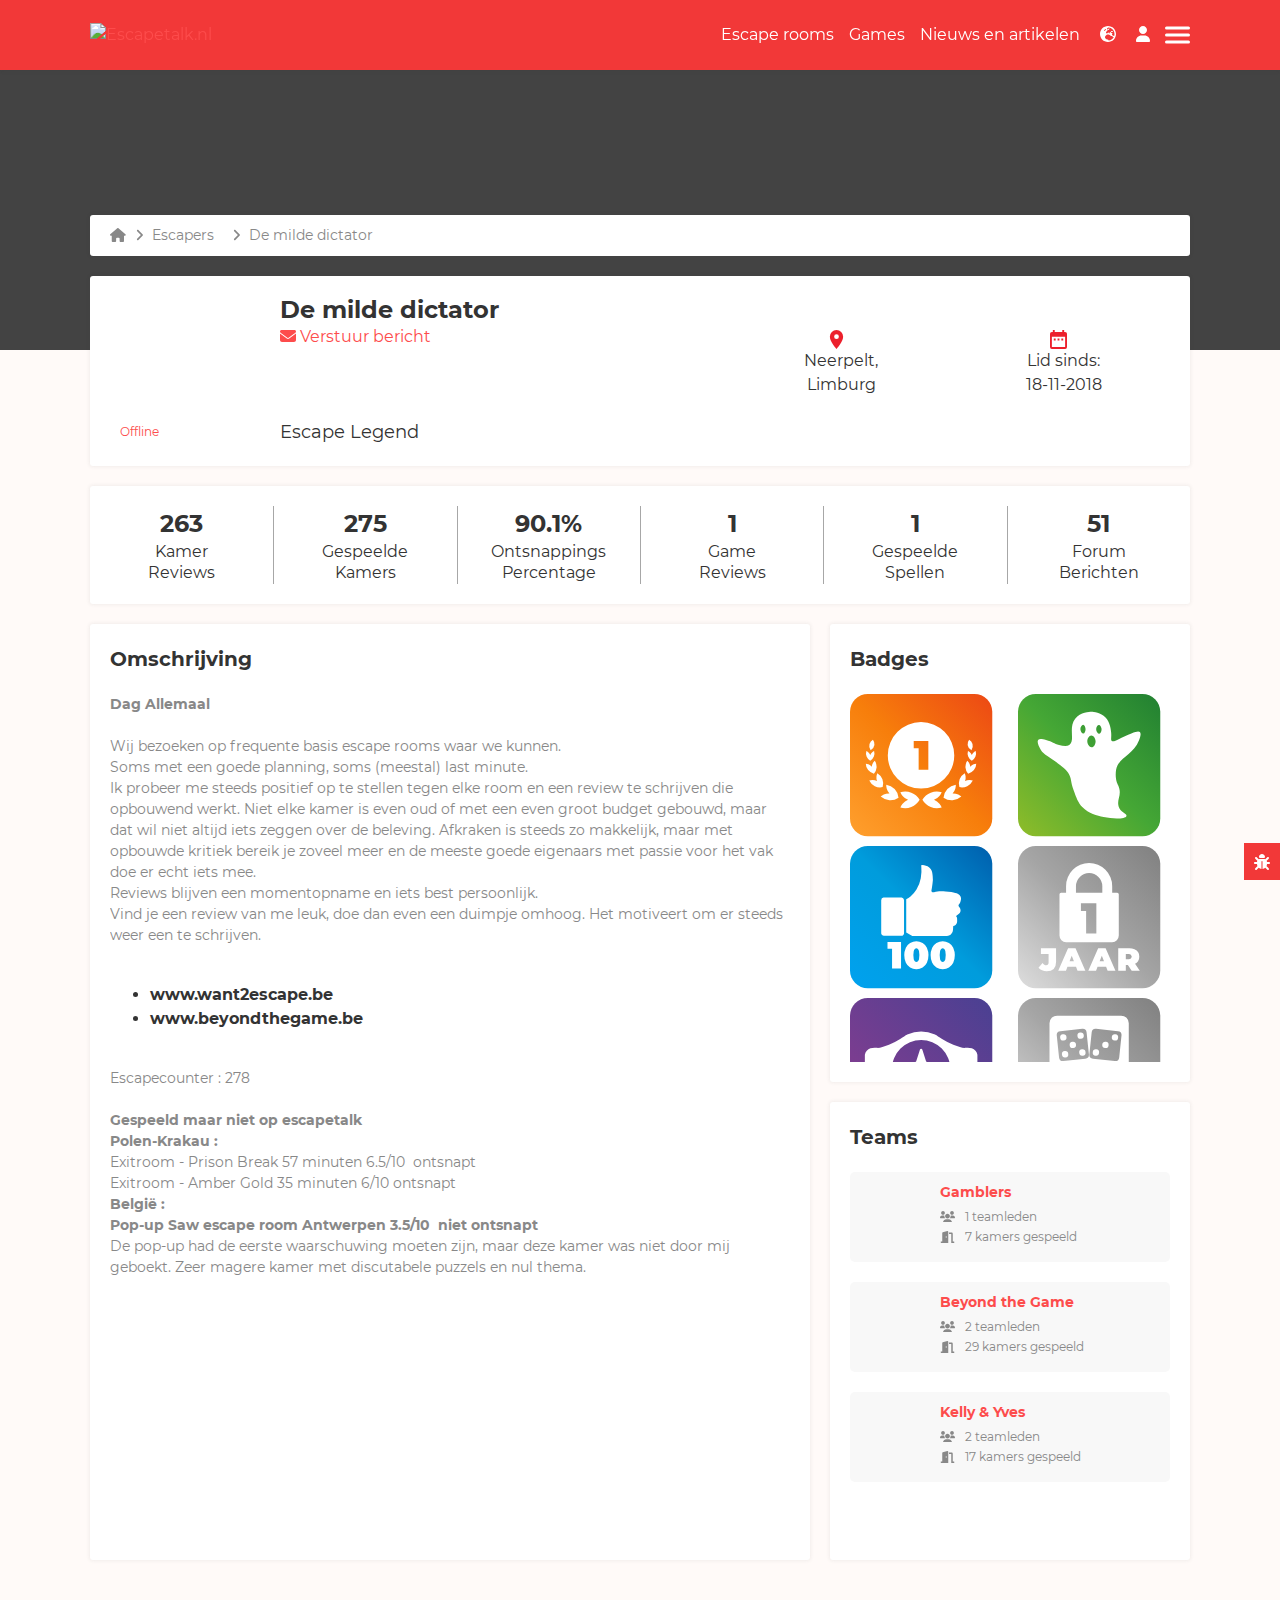
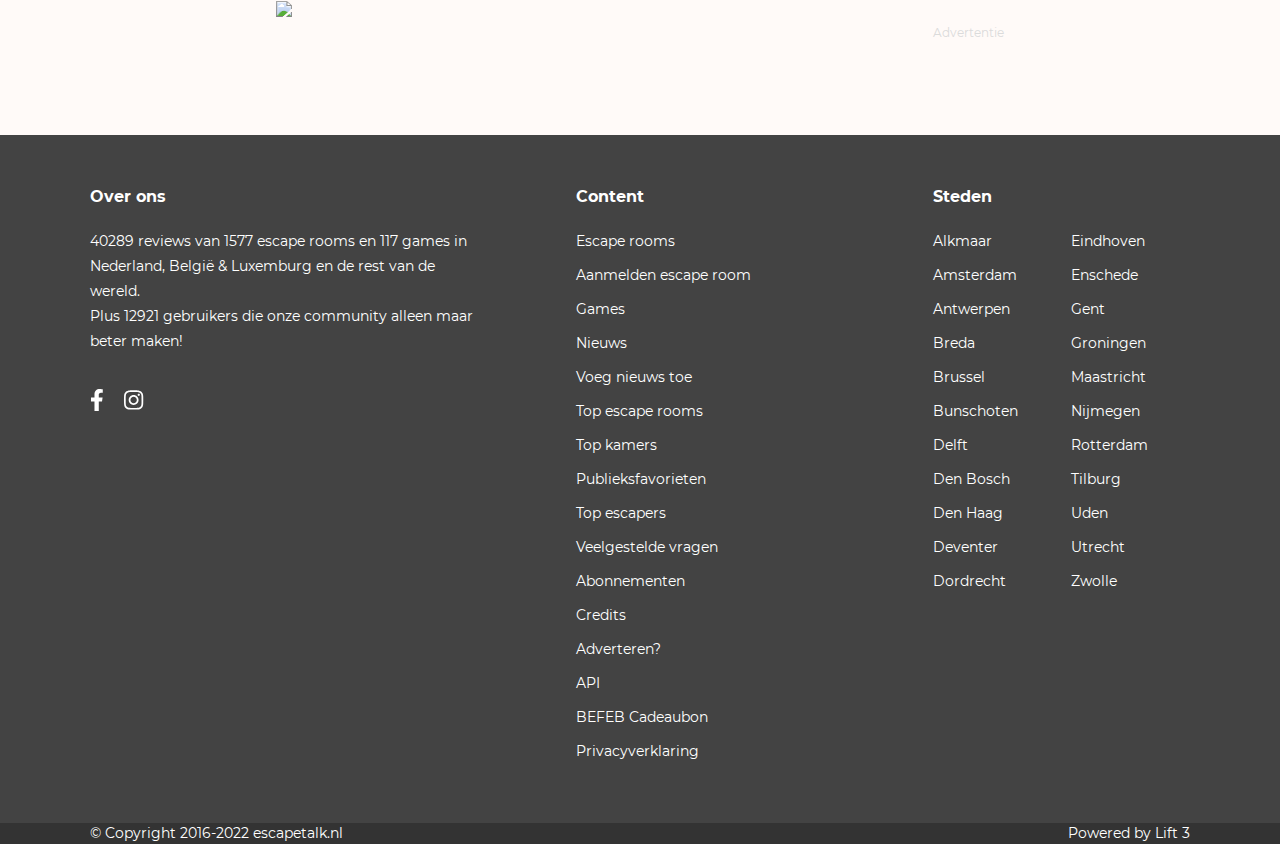
==== commit e7cd0318: "fixed badges hover and responsiveness" ====
--- a/milde.html
+++ b/milde.html
@@ -621,176 +621,200 @@
                             <div class="box badges-box item">
                                 <h3>Badges</h3>
                                 <div class="badges-container">
-                                    <div class="badge">
-                                        <svg id="Component_32_4" data-name="Component 32 – 4" xmlns="http://www.w3.org/2000/svg" xmlns:xlink="http://www.w3.org/1999/xlink" width="160" height="160" viewBox="0 0 160 160">
-                                            <defs>
-                                                <linearGradient id="linear-gradient-orange" x1="0.037" y1="0.963" x2="0.963" y2="0.037" gradientUnits="objectBoundingBox">
-                                                    <stop offset="0.001" stop-color="#fe9d2b"/>
-                                                    <stop offset="0.5" stop-color="#f77e0b"/>
-                                                    <stop offset="1" stop-color="#ed4c14"/>
-                                                </linearGradient>
-                                            </defs>                                            
-                                            <rect id="Rectangle_53" data-name="Rectangle 53" width="160" height="160" rx="20" fill="url(#linear-gradient-orange)"/>
-                                            <g id="Group_170" data-name="Group 170" transform="translate(17.775 31.583)">
-                                              <g id="Group_167" data-name="Group 167" transform="translate(24.734)">
-                                                <path id="Subtraction_5" data-name="Subtraction 5" d="M-14642.389,5329.159a37.119,37.119,0,0,1-14.545-2.937,37.235,37.235,0,0,1-11.88-8.009,37.253,37.253,0,0,1-8.01-11.878,37.156,37.156,0,0,1-2.937-14.548,37.153,37.153,0,0,1,2.937-14.546,37.244,37.244,0,0,1,8.01-11.879,37.246,37.246,0,0,1,11.88-8.01,37.127,37.127,0,0,1,14.545-2.937,37.139,37.139,0,0,1,14.546,2.937,37.257,37.257,0,0,1,11.88,8.01,37.236,37.236,0,0,1,8.009,11.879,37.129,37.129,0,0,1,2.938,14.546,37.133,37.133,0,0,1-2.937,14.548,37.229,37.229,0,0,1-8.009,11.878,37.235,37.235,0,0,1-11.88,8.009A37.131,37.131,0,0,1-14642.389,5329.159Zm-2.682-45.322v24.131h10.909V5275.61h-16.454v8.227Z" transform="translate(14679.76 -5254.417)" fill="#fff" stroke="rgba(0,0,0,0)" stroke-miterlimit="10" stroke-width="1"/>
-                                              </g>
-                                              <g id="Group_168" data-name="Group 168" transform="translate(63.646 19.948)">
-                                                <path id="Path_134" data-name="Path 134" d="M133.421,344.947a15.823,15.823,0,0,0-2.538-4.137,16.083,16.083,0,0,0-6.109-4.418,16.083,16.083,0,0,0,6.109-4.418,15.857,15.857,0,0,0,2.539-4.137,18.82,18.82,0,0,0-21.717,8.555,18.819,18.819,0,0,0,21.716,8.555Z" transform="translate(-111.705 -268.855)" fill="#fff"/>
-                                                <path id="Path_135" data-name="Path 135" d="M155.5,332.71a13.678,13.678,0,0,0-3.484-2.3,13.835,13.835,0,0,0-6.372-1.224,13.852,13.852,0,0,0,3.159-5.668,13.663,13.663,0,0,0,.475-4.149,16.2,16.2,0,0,0-13.826,14.569A16.2,16.2,0,0,0,155.5,332.71Z" transform="translate(-111.705 -268.855)" fill="#fff"/>
-                                                <path id="Path_136" data-name="Path 136" d="M168.416,314.652a11.418,11.418,0,0,0-3.437-.659,11.6,11.6,0,0,0-5.324,1.1,11.6,11.6,0,0,0,.618-5.4,11.453,11.453,0,0,0-.969-3.364,13.574,13.574,0,0,0-6,15.726,13.573,13.573,0,0,0,15.116-7.406Z" transform="translate(-111.705 -268.855)" fill="#fff"/>
-                                                <path id="Path_137" data-name="Path 137" d="M172.271,295.724a9.78,9.78,0,0,0-2.918.721,9.958,9.958,0,0,0-3.756,2.775,9.964,9.964,0,0,0-1.459-4.436,9.834,9.834,0,0,0-1.965-2.276,11.656,11.656,0,0,0,.968,14.424,11.656,11.656,0,0,0,9.13-11.208Z" transform="translate(-111.705 -268.855)" fill="#fff"/>
-                                                <path id="Path_138" data-name="Path 138" d="M171.637,281.471a8.038,8.038,0,0,0-2.1,1.29,8.174,8.174,0,0,0-2.245,3.105,8.179,8.179,0,0,0-2.246-3.105,8.05,8.05,0,0,0-2.1-1.29,9.563,9.563,0,0,0,4.348,11.037,9.566,9.566,0,0,0,4.348-11.037Z" transform="translate(-111.705 -268.855)" fill="#fff"/>
-                                                <path id="Path_139" data-name="Path 139" d="M164.285,268.855a7.983,7.983,0,0,0-1.7,5.719,8.335,8.335,0,0,0,4.308,6.113,8.568,8.568,0,0,0,1.189-7.129A8.346,8.346,0,0,0,164.285,268.855Z" transform="translate(-111.705 -268.855)" fill="#fff"/>
-                                              </g>
-                                              <g id="Group_169" data-name="Group 169" transform="translate(0 19.948)">
-                                                <path id="Path_140" data-name="Path 140" d="M86.908,344.947a15.85,15.85,0,0,1,2.538-4.137,16.091,16.091,0,0,1,6.109-4.418,16.091,16.091,0,0,1-6.109-4.418,15.85,15.85,0,0,1-2.538-4.137,18.819,18.819,0,0,1,21.716,8.555,18.819,18.819,0,0,1-21.716,8.555Z" transform="translate(-48.059 -268.855)" fill="#fff"/>
-                                                <path id="Path_141" data-name="Path 141" d="M64.827,332.71a13.66,13.66,0,0,1,3.484-2.3,13.831,13.831,0,0,1,6.371-1.224,13.853,13.853,0,0,1-3.158-5.668,13.637,13.637,0,0,1-.476-4.149,16.2,16.2,0,0,1,13.827,14.569,16.2,16.2,0,0,1-20.048-1.225Z" transform="translate(-48.059 -268.855)" fill="#fff"/>
-                                                <path id="Path_142" data-name="Path 142" d="M51.913,314.652a11.418,11.418,0,0,1,3.437-.659,11.594,11.594,0,0,1,5.324,1.1,11.616,11.616,0,0,1-.617-5.4,11.422,11.422,0,0,1,.969-3.364,13.572,13.572,0,0,1,6,15.726,13.575,13.575,0,0,1-15.116-7.406Z" transform="translate(-48.059 -268.855)" fill="#fff"/>
-                                                <path id="Path_143" data-name="Path 143" d="M48.059,295.724a9.787,9.787,0,0,1,2.918.721,9.944,9.944,0,0,1,3.755,2.775,9.969,9.969,0,0,1,1.46-4.436,9.833,9.833,0,0,1,1.964-2.276,11.656,11.656,0,0,1-.968,14.424,11.654,11.654,0,0,1-9.129-11.208Z" transform="translate(-48.059 -268.855)" fill="#fff"/>
-                                                <path id="Path_144" data-name="Path 144" d="M48.693,281.471a8.051,8.051,0,0,1,2.1,1.29,8.179,8.179,0,0,1,2.246,3.105,8.168,8.168,0,0,1,2.246-3.105,8.035,8.035,0,0,1,2.1-1.29,9.563,9.563,0,0,1-4.348,11.037,9.563,9.563,0,0,1-4.348-11.037Z" transform="translate(-48.059 -268.855)" fill="#fff"/>
-                                                <path id="Path_145" data-name="Path 145" d="M56.044,268.855a7.982,7.982,0,0,1,1.7,5.719,8.335,8.335,0,0,1-4.309,6.113,8.565,8.565,0,0,1-1.188-7.129A8.342,8.342,0,0,1,56.044,268.855Z" transform="translate(-48.059 -268.855)" fill="#fff"/>
-                                              </g>
-                                            </g>
-                                          </svg>
-                                          <div class="badge-desc">
-                                            <h4>Lid sinds het begin</h4>
-                                            <p>Behaald op</p>
-                                            <p>25-10-2022</p>
-                                          </div>
-                                    </div>
-                                    <div class="badge">
-                                        <svg id="Component_33_4" data-name="Component 33 – 4" xmlns="http://www.w3.org/2000/svg" xmlns:xlink="http://www.w3.org/1999/xlink" width="160" height="160" viewBox="0 0 160 160">
-                                            <defs>
-                                                <linearGradient id="linear-gradient-green" x1="0.037" y1="0.963" x2="0.963" y2="0.037" gradientUnits="objectBoundingBox">
-                                                    <stop offset="0" stop-color="#8abb2a"/>
-                                                    <stop offset="0.5" stop-color="#45a735"/>
-                                                    <stop offset="1" stop-color="#248332"/>
-                                                </linearGradient>
-                                            </defs>                                            
-                                            <g id="Group_182" data-name="Group 182" transform="translate(-401.878 -32.206)">
-                                              <rect id="Rectangle_57" data-name="Rectangle 57" width="160" height="160" rx="20" transform="translate(401.878 32.206)" fill="url(#linear-gradient-green)"/>
-                                            </g>
-                                            <g id="Group_183" data-name="Group 183" transform="translate(-401.878 -32.206)">
-                                              <path id="Path_160" data-name="Path 160" d="M538.915,75.056c-1.35-1.28-4.07-.6-9.53,1.55-14.22,5.58-19.38,10.25-21.95,8.42-1.72-1.22-.11-3.78-.89-10.42-.42-3.65-1.25-10.71-6.21-15.96-5.49-5.81-13.22-6.39-15.96-6.43-1.04-.01-12.14,0-18.18,7.76-8.06,10.37.41,24.95-6.65,29.49-3.06,1.96-7.38.96-11.53,0-5.59-1.31-7.25-3.68-14.63-5.55-4.02-1.02-7.22-1.79-8.64-.22-2.15,2.38.95,7.76,1.77,9.53,2.74,5.95,7.35,7.7,16.63,14.41,8.41,6.1,12.62,9.15,15.29,13.31,3.97,6.16,2.03,8.35,6.21,19.95,2.87,7.96,4.83,13.37,9.53,18.4,7.29,7.78,16.61,9.75,23.95,11.31,10.95,2.31,24.72,2.3,25.71-1.33.75-2.73-6.94-3.74-8.86-10.87-1.99-7.35,3.2-11.59.66-20.62-1.08-3.84-2.37-4.3-3.32-8.86a32.9,32.9,0,0,1,0-11.97c2.88-13.75,18.7-15.52,25.71-32.82C538.875,82.056,540.9,76.926,538.915,75.056Zm-63.52,1.58c-1.51.14-3.26-2.47-3.33-4.88-.07-2.45,1.59-5.18,3.11-5.1,1.46.08,2.6,2.77,2.66,4.88C477.895,73.7,476.875,76.486,475.395,76.636Zm9.31,15.51c-2.55.09-4.75-3.41-4.88-6.42-.12-3.08,1.86-6.79,4.44-6.88,2.55-.08,4.75,3.42,4.87,6.43C489.265,88.346,487.285,92.066,484.7,92.146Zm8.65-15.29c-1.64.17-3.68-2.68-3.55-5.32.1-2.06,1.52-4.48,3.1-4.44,1.52.05,2.63,2.35,2.88,3.99C496.175,73.576,494.965,76.686,493.355,76.856Z" fill="#fff"/>
-                                            </g>
-                                          </svg>
-                                          
-                                    </div>
-                                    <div class="badge">
-                                        <svg id="Component_34_4" data-name="Component 34 – 4" xmlns="http://www.w3.org/2000/svg" xmlns:xlink="http://www.w3.org/1999/xlink" width="160" height="160" viewBox="0 0 160 160">
-                                            <defs>
-                                              <linearGradient id="linear-gradient-blue" x1="0.037" y1="0.963" x2="0.963" y2="0.037" gradientUnits="objectBoundingBox">
-                                                <stop offset="0.001" stop-color="#00a1ed"/>
-                                                <stop offset="0.5" stop-color="#009cdc"/>
-                                                <stop offset="1" stop-color="#0063b0"/>
-                                              </linearGradient>
-                                            </defs>
-                                            <rect id="Rectangle_59" data-name="Rectangle 59" width="160" height="160" rx="20" fill="url(#linear-gradient-blue)"/>
-                                            <g id="Group_199" data-name="Group 199" transform="translate(-952.396 -217.324)">
-                                              <g id="Group_193" data-name="Group 193">
-                                                <path id="Path_166" data-name="Path 166" d="M1015.635,277.32v37.228l6.874,4.01H1060.5a6.869,6.869,0,0,0,7.732-6.682l.191-3.437a1.394,1.394,0,0,1,.191-1.05,1.581,1.581,0,0,1,1.05-.477,4.417,4.417,0,0,0,2.482-2.2c.783-1.227.776-2.421.764-4.3-.011-1.665-.016-2.5-.573-3.246-.219-.294-.513-.569-.477-.955.048-.522.659-.809,1.288-1.193a10.98,10.98,0,0,0,2.685-2.291,5.143,5.143,0,0,0,.931-3.043,5.718,5.718,0,0,0-1.289-3.544,3.434,3.434,0,0,1-.895-1.324,2.271,2.271,0,0,1-.143-1.038c.094-.73.626-1.1,1.074-1.611a6.727,6.727,0,0,0,1.253-2.792,7.433,7.433,0,0,0,.465-3.437,6.319,6.319,0,0,0-1.468-3.114c-.47-.577-2.291-2.626-9.414-3.759a53.231,53.231,0,0,0-6.511-.673c-3.3-.146-9.662-.428-12.1.7a3.338,3.338,0,0,1-1.968.328,2.291,2.291,0,0,1-1.4-.716c-.664-.841-.287-2.147-.107-2.828.543-2.052.531-4.215.931-6.3a27.851,27.851,0,0,0,.179-8.591c-.335-3.215-.6-5.45-2.22-7.7a11.035,11.035,0,0,0-3.543-3.151,11.366,11.366,0,0,0-3.831-1.217,11.725,11.725,0,0,0-3.365.036c.051.419.118,1.024.179,1.754a45.113,45.113,0,0,1-.608,12.851,36.779,36.779,0,0,1-4.833,12.744,32.045,32.045,0,0,1-6.694,7.8A29.08,29.08,0,0,1,1015.635,277.32Z" fill="#fff"/>
-                                                <path id="Path_167" data-name="Path 167" d="M990.1,275.267h20.261a3.356,3.356,0,0,1,2.793,2.649v37.73a3.4,3.4,0,0,1-1.11,2.005,3.3,3.3,0,0,1-1.45.716H990.333a3.26,3.26,0,0,1-1.539-.591,3.381,3.381,0,0,1-1.289-2.04v-37.5a3.131,3.131,0,0,1,2.595-2.971Z" fill="#fff"/>
-                                              </g>
-                                              <g id="Group_198" data-name="Group 198">
-                                                <g id="Group_197" data-name="Group 197">
-                                                  <g id="Group_194" data-name="Group 194">
-                                                    <path id="Path_168" data-name="Path 168" d="M1009.8,325.177v29.961H999.7V332.789h-5.136v-7.612Z" fill="#fff"/>
+                                    <div class="badges-content">
+                                        <div class="badge">
+                                            
+                                            <svg id="Component_32_4" data-name="Component 32 – 4" xmlns="http://www.w3.org/2000/svg" xmlns:xlink="http://www.w3.org/1999/xlink" viewbox="0 0 160 160">
+                                                <defs>
+                                                    <linearGradient id="linear-gradient-orange" x1="0.037" y1="0.963" x2="0.963" y2="0.037" gradientUnits="objectBoundingBox">
+                                                        <stop offset="0.001" stop-color="#fe9d2b"/>
+                                                        <stop offset="0.5" stop-color="#f77e0b"/>
+                                                        <stop offset="1" stop-color="#ed4c14"/>
+                                                    </linearGradient>
+                                                </defs>                                            
+                                                <rect id="Rectangle_53" data-name="Rectangle 53" width="100%" height="100%" rx="20" fill="url(#linear-gradient-orange)"/>
+                                                <g id="Group_170" data-name="Group 170" transform="translate(17.775 31.583)">
+                                                  <g id="Group_167" data-name="Group 167" transform="translate(24.734)">
+                                                    <path id="Subtraction_5" data-name="Subtraction 5" d="M-14642.389,5329.159a37.119,37.119,0,0,1-14.545-2.937,37.235,37.235,0,0,1-11.88-8.009,37.253,37.253,0,0,1-8.01-11.878,37.156,37.156,0,0,1-2.937-14.548,37.153,37.153,0,0,1,2.937-14.546,37.244,37.244,0,0,1,8.01-11.879,37.246,37.246,0,0,1,11.88-8.01,37.127,37.127,0,0,1,14.545-2.937,37.139,37.139,0,0,1,14.546,2.937,37.257,37.257,0,0,1,11.88,8.01,37.236,37.236,0,0,1,8.009,11.879,37.129,37.129,0,0,1,2.938,14.546,37.133,37.133,0,0,1-2.937,14.548,37.229,37.229,0,0,1-8.009,11.878,37.235,37.235,0,0,1-11.88,8.009A37.131,37.131,0,0,1-14642.389,5329.159Zm-2.682-45.322v24.131h10.909V5275.61h-16.454v8.227Z" transform="translate(14679.76 -5254.417)" fill="#fff" stroke="rgba(0,0,0,0)" stroke-miterlimit="10" stroke-width="1"/>
                                                   </g>
-                                                  <g id="Group_195" data-name="Group 195">
-                                                    <path id="Path_169" data-name="Path 169" d="M1027.044,355.82a13.4,13.4,0,0,1-7.041-1.841,12.531,12.531,0,0,1-4.793-5.35,21.587,21.587,0,0,1,0-16.949,12.531,12.531,0,0,1,4.793-5.35,14.385,14.385,0,0,1,14.082,0,12.526,12.526,0,0,1,4.794,5.35,21.575,21.575,0,0,1,0,16.949,12.526,12.526,0,0,1-4.794,5.35A13.39,13.39,0,0,1,1027.044,355.82Zm0-8.09a2.563,2.563,0,0,0,1.755-.684,4.775,4.775,0,0,0,1.22-2.354,23.259,23.259,0,0,0,0-9.1,4.757,4.757,0,0,0-1.22-2.333,2.591,2.591,0,0,0-3.51,0,4.758,4.758,0,0,0-1.219,2.333,23.21,23.21,0,0,0,0,9.1,4.776,4.776,0,0,0,1.219,2.354A2.567,2.567,0,0,0,1027.044,347.73Z" fill="#fff"/>
+                                                  <g id="Group_168" data-name="Group 168" transform="translate(63.646 19.948)">
+                                                    <path id="Path_134" data-name="Path 134" d="M133.421,344.947a15.823,15.823,0,0,0-2.538-4.137,16.083,16.083,0,0,0-6.109-4.418,16.083,16.083,0,0,0,6.109-4.418,15.857,15.857,0,0,0,2.539-4.137,18.82,18.82,0,0,0-21.717,8.555,18.819,18.819,0,0,0,21.716,8.555Z" transform="translate(-111.705 -268.855)" fill="#fff"/>
+                                                    <path id="Path_135" data-name="Path 135" d="M155.5,332.71a13.678,13.678,0,0,0-3.484-2.3,13.835,13.835,0,0,0-6.372-1.224,13.852,13.852,0,0,0,3.159-5.668,13.663,13.663,0,0,0,.475-4.149,16.2,16.2,0,0,0-13.826,14.569A16.2,16.2,0,0,0,155.5,332.71Z" transform="translate(-111.705 -268.855)" fill="#fff"/>
+                                                    <path id="Path_136" data-name="Path 136" d="M168.416,314.652a11.418,11.418,0,0,0-3.437-.659,11.6,11.6,0,0,0-5.324,1.1,11.6,11.6,0,0,0,.618-5.4,11.453,11.453,0,0,0-.969-3.364,13.574,13.574,0,0,0-6,15.726,13.573,13.573,0,0,0,15.116-7.406Z" transform="translate(-111.705 -268.855)" fill="#fff"/>
+                                                    <path id="Path_137" data-name="Path 137" d="M172.271,295.724a9.78,9.78,0,0,0-2.918.721,9.958,9.958,0,0,0-3.756,2.775,9.964,9.964,0,0,0-1.459-4.436,9.834,9.834,0,0,0-1.965-2.276,11.656,11.656,0,0,0,.968,14.424,11.656,11.656,0,0,0,9.13-11.208Z" transform="translate(-111.705 -268.855)" fill="#fff"/>
+                                                    <path id="Path_138" data-name="Path 138" d="M171.637,281.471a8.038,8.038,0,0,0-2.1,1.29,8.174,8.174,0,0,0-2.245,3.105,8.179,8.179,0,0,0-2.246-3.105,8.05,8.05,0,0,0-2.1-1.29,9.563,9.563,0,0,0,4.348,11.037,9.566,9.566,0,0,0,4.348-11.037Z" transform="translate(-111.705 -268.855)" fill="#fff"/>
+                                                    <path id="Path_139" data-name="Path 139" d="M164.285,268.855a7.983,7.983,0,0,0-1.7,5.719,8.335,8.335,0,0,0,4.308,6.113,8.568,8.568,0,0,0,1.189-7.129A8.346,8.346,0,0,0,164.285,268.855Z" transform="translate(-111.705 -268.855)" fill="#fff"/>
                                                   </g>
-                                                  <g id="Group_196" data-name="Group 196">
-                                                    <path id="Path_170" data-name="Path 170" d="M1056.663,355.82a13.391,13.391,0,0,1-7.041-1.841,12.527,12.527,0,0,1-4.794-5.35,21.587,21.587,0,0,1,0-16.949,12.527,12.527,0,0,1,4.794-5.35,14.385,14.385,0,0,1,14.082,0,12.53,12.53,0,0,1,4.793,5.35,21.575,21.575,0,0,1,0,16.949,12.529,12.529,0,0,1-4.793,5.35A13.4,13.4,0,0,1,1056.663,355.82Zm0-8.09a2.562,2.562,0,0,0,1.754-.684,4.758,4.758,0,0,0,1.22-2.354,23.2,23.2,0,0,0,0-9.1,4.74,4.74,0,0,0-1.22-2.333,2.589,2.589,0,0,0-3.509,0,4.758,4.758,0,0,0-1.22,2.333,23.259,23.259,0,0,0,0,9.1,4.776,4.776,0,0,0,1.22,2.354A2.563,2.563,0,0,0,1056.663,347.73Z" fill="#fff"/>
+                                                  <g id="Group_169" data-name="Group 169" transform="translate(0 19.948)">
+                                                    <path id="Path_140" data-name="Path 140" d="M86.908,344.947a15.85,15.85,0,0,1,2.538-4.137,16.091,16.091,0,0,1,6.109-4.418,16.091,16.091,0,0,1-6.109-4.418,15.85,15.85,0,0,1-2.538-4.137,18.819,18.819,0,0,1,21.716,8.555,18.819,18.819,0,0,1-21.716,8.555Z" transform="translate(-48.059 -268.855)" fill="#fff"/>
+                                                    <path id="Path_141" data-name="Path 141" d="M64.827,332.71a13.66,13.66,0,0,1,3.484-2.3,13.831,13.831,0,0,1,6.371-1.224,13.853,13.853,0,0,1-3.158-5.668,13.637,13.637,0,0,1-.476-4.149,16.2,16.2,0,0,1,13.827,14.569,16.2,16.2,0,0,1-20.048-1.225Z" transform="translate(-48.059 -268.855)" fill="#fff"/>
+                                                    <path id="Path_142" data-name="Path 142" d="M51.913,314.652a11.418,11.418,0,0,1,3.437-.659,11.594,11.594,0,0,1,5.324,1.1,11.616,11.616,0,0,1-.617-5.4,11.422,11.422,0,0,1,.969-3.364,13.572,13.572,0,0,1,6,15.726,13.575,13.575,0,0,1-15.116-7.406Z" transform="translate(-48.059 -268.855)" fill="#fff"/>
+                                                    <path id="Path_143" data-name="Path 143" d="M48.059,295.724a9.787,9.787,0,0,1,2.918.721,9.944,9.944,0,0,1,3.755,2.775,9.969,9.969,0,0,1,1.46-4.436,9.833,9.833,0,0,1,1.964-2.276,11.656,11.656,0,0,1-.968,14.424,11.654,11.654,0,0,1-9.129-11.208Z" transform="translate(-48.059 -268.855)" fill="#fff"/>
+                                                    <path id="Path_144" data-name="Path 144" d="M48.693,281.471a8.051,8.051,0,0,1,2.1,1.29,8.179,8.179,0,0,1,2.246,3.105,8.168,8.168,0,0,1,2.246-3.105,8.035,8.035,0,0,1,2.1-1.29,9.563,9.563,0,0,1-4.348,11.037,9.563,9.563,0,0,1-4.348-11.037Z" transform="translate(-48.059 -268.855)" fill="#fff"/>
+                                                    <path id="Path_145" data-name="Path 145" d="M56.044,268.855a7.982,7.982,0,0,1,1.7,5.719,8.335,8.335,0,0,1-4.309,6.113,8.565,8.565,0,0,1-1.188-7.129A8.342,8.342,0,0,1,56.044,268.855Z" transform="translate(-48.059 -268.855)" fill="#fff"/>
                                                   </g>
                                                 </g>
-                                              </g>
-                                            </g>
-                                          </svg>
-                                          
-                                    </div>
-                                    <div class="badge">
-                                        <svg id="Component_35_5" data-name="Component 35 – 5" xmlns="http://www.w3.org/2000/svg" xmlns:xlink="http://www.w3.org/1999/xlink" width="160" height="160" viewBox="0 0 160 160">
-                                            <defs>
-                                              <linearGradient id="linear-gradient" x1="0.037" y1="0.963" x2="0.963" y2="0.037" gradientUnits="objectBoundingBox">
-                                                <stop offset="0" stop-color="#d9d9d9"/>
-                                                <stop offset="0.5" stop-color="#a5a5a5"/>
-                                                <stop offset="1" stop-color="#838383"/>
-                                              </linearGradient>
-                                            </defs>
-                                            <rect id="Rectangle_58" data-name="Rectangle 58" width="160" height="160" rx="20" fill="url(#linear-gradient)"/>
-                                            <g id="Group_191" data-name="Group 191" transform="translate(-215.254 -217.324)">
-                                              <path id="Path_161" data-name="Path 161" d="M326.746,269.866h0v0h-5.557v-7.41a25.934,25.934,0,1,0-51.868,0v7.41h-5.557a1.85,1.85,0,0,0-1.852,1.85v46.311a7.416,7.416,0,0,0,7.41,7.409h51.868a7.417,7.417,0,0,0,7.409-7.409V271.718A1.852,1.852,0,0,0,326.746,269.866Zm-23.368,46h-11.51V290.41h-5.853v-8.681h17.363Zm6.7-46H280.434v-7.41a14.82,14.82,0,0,1,29.639,0Z" fill="#fff" style="isolation: isolate"/>
-                                              <g id="Group_190" data-name="Group 190">
-                                                <g id="Group_189" data-name="Group 189">
-                                                  <g id="Group_185" data-name="Group 185">
-                                                    <path id="Path_162" data-name="Path 162" d="M247.612,358.125a14.246,14.246,0,0,1-5.347-.957,10.133,10.133,0,0,1-3.974-2.8l4.588-5.419a9.011,9.011,0,0,0,1.988,1.861,3.66,3.66,0,0,0,2.023.632q2.743,0,2.746-3.143v-9.61h-8.6v-6.431h17.016v15.535q0,5.2-2.673,7.768T247.612,358.125Z" fill="#fff"/>
+                                            </svg>
+                                            <div class="badge-desc">
+                                                <h4>Lid sinds het begin</h4>
+                                                <p>Behaald op</p>
+                                                <p>25-10-2022</p>
+                                            </div>
+                                        </div>
+                                        <div class="badge">
+                                            <svg id="Component_33_4" data-name="Component 33 – 4" xmlns="http://www.w3.org/2000/svg" xmlns:xlink="http://www.w3.org/1999/xlink" viewbox="0 0 160 160">
+                                                <defs>
+                                                    <linearGradient id="linear-gradient-green" x1="0.037" y1="0.963" x2="0.963" y2="0.037" gradientUnits="objectBoundingBox">
+                                                        <stop offset="0" stop-color="#8abb2a"/>
+                                                        <stop offset="0.5" stop-color="#45a735"/>
+                                                        <stop offset="1" stop-color="#248332"/>
+                                                    </linearGradient>
+                                                </defs>                                            
+                                                <g id="Group_182" data-name="Group 182" transform="translate(-401.878 -32.206)">
+                                                  <rect id="Rectangle_57" data-name="Rectangle 57" width="100%" height="100%" rx="20" transform="translate(401.878 32.206)" fill="url(#linear-gradient-green)"/>
+                                                </g>
+                                                <g id="Group_183" data-name="Group 183" transform="translate(-401.878 -32.206)">
+                                                  <path id="Path_160" data-name="Path 160" d="M538.915,75.056c-1.35-1.28-4.07-.6-9.53,1.55-14.22,5.58-19.38,10.25-21.95,8.42-1.72-1.22-.11-3.78-.89-10.42-.42-3.65-1.25-10.71-6.21-15.96-5.49-5.81-13.22-6.39-15.96-6.43-1.04-.01-12.14,0-18.18,7.76-8.06,10.37.41,24.95-6.65,29.49-3.06,1.96-7.38.96-11.53,0-5.59-1.31-7.25-3.68-14.63-5.55-4.02-1.02-7.22-1.79-8.64-.22-2.15,2.38.95,7.76,1.77,9.53,2.74,5.95,7.35,7.7,16.63,14.41,8.41,6.1,12.62,9.15,15.29,13.31,3.97,6.16,2.03,8.35,6.21,19.95,2.87,7.96,4.83,13.37,9.53,18.4,7.29,7.78,16.61,9.75,23.95,11.31,10.95,2.31,24.72,2.3,25.71-1.33.75-2.73-6.94-3.74-8.86-10.87-1.99-7.35,3.2-11.59.66-20.62-1.08-3.84-2.37-4.3-3.32-8.86a32.9,32.9,0,0,1,0-11.97c2.88-13.75,18.7-15.52,25.71-32.82C538.875,82.056,540.9,76.926,538.915,75.056Zm-63.52,1.58c-1.51.14-3.26-2.47-3.33-4.88-.07-2.45,1.59-5.18,3.11-5.1,1.46.08,2.6,2.77,2.66,4.88C477.895,73.7,476.875,76.486,475.395,76.636Zm9.31,15.51c-2.55.09-4.75-3.41-4.88-6.42-.12-3.08,1.86-6.79,4.44-6.88,2.55-.08,4.75,3.42,4.87,6.43C489.265,88.346,487.285,92.066,484.7,92.146Zm8.65-15.29c-1.64.17-3.68-2.68-3.55-5.32.1-2.06,1.52-4.48,3.1-4.44,1.52.05,2.63,2.35,2.88,3.99C496.175,73.576,494.965,76.686,493.355,76.856Z" fill="#fff"/>
+                                                </g>
+                                            </svg>
+                                            <div class="badge-desc">
+                                                <h4>Kamer tijdens Halloween gespeeld</h4>
+                                                <p>Behaald op</p>
+                                                <p>25-10-2022</p>
+                                            </div>
+                                        </div>
+                                        <div class="badge">
+                                            <svg id="Component_34_4" data-name="Component 34 – 4" xmlns="http://www.w3.org/2000/svg" xmlns:xlink="http://www.w3.org/1999/xlink" viewbox="0 0 160 160">
+                                                <defs>
+                                                  <linearGradient id="linear-gradient-blue" x1="0.037" y1="0.963" x2="0.963" y2="0.037" gradientUnits="objectBoundingBox">
+                                                    <stop offset="0.001" stop-color="#00a1ed"/>
+                                                    <stop offset="0.5" stop-color="#009cdc"/>
+                                                    <stop offset="1" stop-color="#0063b0"/>
+                                                  </linearGradient>
+                                                </defs>
+                                                <rect id="Rectangle_59" data-name="Rectangle 59" width="100%" height="100%" rx="20" fill="url(#linear-gradient-blue)"/>
+                                                <g id="Group_199" data-name="Group 199" transform="translate(-952.396 -217.324)">
+                                                  <g id="Group_193" data-name="Group 193">
+                                                    <path id="Path_166" data-name="Path 166" d="M1015.635,277.32v37.228l6.874,4.01H1060.5a6.869,6.869,0,0,0,7.732-6.682l.191-3.437a1.394,1.394,0,0,1,.191-1.05,1.581,1.581,0,0,1,1.05-.477,4.417,4.417,0,0,0,2.482-2.2c.783-1.227.776-2.421.764-4.3-.011-1.665-.016-2.5-.573-3.246-.219-.294-.513-.569-.477-.955.048-.522.659-.809,1.288-1.193a10.98,10.98,0,0,0,2.685-2.291,5.143,5.143,0,0,0,.931-3.043,5.718,5.718,0,0,0-1.289-3.544,3.434,3.434,0,0,1-.895-1.324,2.271,2.271,0,0,1-.143-1.038c.094-.73.626-1.1,1.074-1.611a6.727,6.727,0,0,0,1.253-2.792,7.433,7.433,0,0,0,.465-3.437,6.319,6.319,0,0,0-1.468-3.114c-.47-.577-2.291-2.626-9.414-3.759a53.231,53.231,0,0,0-6.511-.673c-3.3-.146-9.662-.428-12.1.7a3.338,3.338,0,0,1-1.968.328,2.291,2.291,0,0,1-1.4-.716c-.664-.841-.287-2.147-.107-2.828.543-2.052.531-4.215.931-6.3a27.851,27.851,0,0,0,.179-8.591c-.335-3.215-.6-5.45-2.22-7.7a11.035,11.035,0,0,0-3.543-3.151,11.366,11.366,0,0,0-3.831-1.217,11.725,11.725,0,0,0-3.365.036c.051.419.118,1.024.179,1.754a45.113,45.113,0,0,1-.608,12.851,36.779,36.779,0,0,1-4.833,12.744,32.045,32.045,0,0,1-6.694,7.8A29.08,29.08,0,0,1,1015.635,277.32Z" fill="#fff"/>
+                                                    <path id="Path_167" data-name="Path 167" d="M990.1,275.267h20.261a3.356,3.356,0,0,1,2.793,2.649v37.73a3.4,3.4,0,0,1-1.11,2.005,3.3,3.3,0,0,1-1.45.716H990.333a3.26,3.26,0,0,1-1.539-.591,3.381,3.381,0,0,1-1.289-2.04v-37.5a3.131,3.131,0,0,1,2.595-2.971Z" fill="#fff"/>
                                                   </g>
-                                                  <g id="Group_186" data-name="Group 186">
-                                                    <path id="Path_163" data-name="Path 163" d="M279.953,332.26h-8.381l-11.056,25.289h8.671l1.692-4.407H280.5l1.692,4.407h8.816ZM273.24,347l2.45-6.371L278.141,347Z" fill="#fff"/>
-                                                  </g>
-                                                  <g id="Group_187" data-name="Group 187">
-                                                    <path id="Path_164" data-name="Path 164" d="M313.794,332.26h-8.382l-11.055,25.289h8.67l1.692-4.407h9.623l1.692,4.407h8.815ZM307.08,347l2.451-6.371,2.45,6.371Z" fill="#fff"/>
-                                                  </g>
-                                                  <g id="Group_188" data-name="Group 188">
-                                                    <path id="Path_165" data-name="Path 165" d="M346.911,349.77a8.749,8.749,0,0,0,3.354-2.933,8.877,8.877,0,0,0,1.409-5.04,8.721,8.721,0,0,0-5.4-8.381,14.892,14.892,0,0,0-6.124-1.156H327.974v25.289H336.5v-6.358h2.325l4.287,6.358h9.1ZM336.5,344.76v-5.925h3.107a3.726,3.726,0,0,1,2.62.8,3.191,3.191,0,0,1,0,4.335,3.726,3.726,0,0,1-2.62.8Z" fill="#fff"/>
+                                                  <g id="Group_198" data-name="Group 198">
+                                                    <g id="Group_197" data-name="Group 197">
+                                                      <g id="Group_194" data-name="Group 194">
+                                                        <path id="Path_168" data-name="Path 168" d="M1009.8,325.177v29.961H999.7V332.789h-5.136v-7.612Z" fill="#fff"/>
+                                                      </g>
+                                                      <g id="Group_195" data-name="Group 195">
+                                                        <path id="Path_169" data-name="Path 169" d="M1027.044,355.82a13.4,13.4,0,0,1-7.041-1.841,12.531,12.531,0,0,1-4.793-5.35,21.587,21.587,0,0,1,0-16.949,12.531,12.531,0,0,1,4.793-5.35,14.385,14.385,0,0,1,14.082,0,12.526,12.526,0,0,1,4.794,5.35,21.575,21.575,0,0,1,0,16.949,12.526,12.526,0,0,1-4.794,5.35A13.39,13.39,0,0,1,1027.044,355.82Zm0-8.09a2.563,2.563,0,0,0,1.755-.684,4.775,4.775,0,0,0,1.22-2.354,23.259,23.259,0,0,0,0-9.1,4.757,4.757,0,0,0-1.22-2.333,2.591,2.591,0,0,0-3.51,0,4.758,4.758,0,0,0-1.219,2.333,23.21,23.21,0,0,0,0,9.1,4.776,4.776,0,0,0,1.219,2.354A2.567,2.567,0,0,0,1027.044,347.73Z" fill="#fff"/>
+                                                      </g>
+                                                      <g id="Group_196" data-name="Group 196">
+                                                        <path id="Path_170" data-name="Path 170" d="M1056.663,355.82a13.391,13.391,0,0,1-7.041-1.841,12.527,12.527,0,0,1-4.794-5.35,21.587,21.587,0,0,1,0-16.949,12.527,12.527,0,0,1,4.794-5.35,14.385,14.385,0,0,1,14.082,0,12.53,12.53,0,0,1,4.793,5.35,21.575,21.575,0,0,1,0,16.949,12.529,12.529,0,0,1-4.793,5.35A13.4,13.4,0,0,1,1056.663,355.82Zm0-8.09a2.562,2.562,0,0,0,1.754-.684,4.758,4.758,0,0,0,1.22-2.354,23.2,23.2,0,0,0,0-9.1,4.74,4.74,0,0,0-1.22-2.333,2.589,2.589,0,0,0-3.509,0,4.758,4.758,0,0,0-1.22,2.333,23.259,23.259,0,0,0,0,9.1,4.776,4.776,0,0,0,1.22,2.354A2.563,2.563,0,0,0,1056.663,347.73Z" fill="#fff"/>
+                                                      </g>
+                                                    </g>
                                                   </g>
                                                 </g>
-                                              </g>
-                                            </g>
-                                          </svg>
-                                          
-                                    </div>
-                                    <div class="badge">
-                                        <svg id="Component_36_2" data-name="Component 36 – 2" xmlns="http://www.w3.org/2000/svg" xmlns:xlink="http://www.w3.org/1999/xlink" width="160" height="160" viewBox="0 0 160 160">
-                                            <defs>
-                                              <linearGradient id="linear-gradient-purple" x1="0.037" y1="0.963" x2="0.963" y2="0.037" gradientUnits="objectBoundingBox">
-                                                <stop offset="0" stop-color="#8c3c8f"/>
-                                                <stop offset="1" stop-color="#4c4092"/>
-                                              </linearGradient>
-                                            </defs>
-                                            <rect id="Rectangle_56" data-name="Rectangle 56" width="160" height="160" rx="20" fill="url(#linear-gradient-purple)"/>
-                                            <path id="Path_158" data-name="Path 158" d="M906.563,276.669a10.214,10.214,0,0,0-4.113-2.71,15.316,15.316,0,0,0-7.2-.555c-3.718.261-7.027-1.014-13.64-3.552a76.334,76.334,0,0,1-12.627-6.453c-5.082-3.042-5.21-3.667-7.939-5.045a38.9,38.9,0,0,0-31.228,0c-2.736,1.378-2.863,2-7.946,5.045a75.966,75.966,0,0,1-12.62,6.453c-6.619,2.538-9.929,3.813-13.647,3.552a15.308,15.308,0,0,0-7.2.555,10.164,10.164,0,0,0-4.107,2.71,9.456,9.456,0,0,0-2.155,4.394v31.413a9.447,9.447,0,0,0,2.155,5.42,9.866,9.866,0,0,0,4.668,2.991,15.439,15.439,0,0,0,6.728.466c5.707-.409,10.394,1.543,14.118,3.086,1.091.459,4.451,2.493,11.128,6.543,6.313,3.839,6.109,3.775,6.913,4.209a38.664,38.664,0,0,0,17.479,4.381h.185A38.649,38.649,0,0,0,863,335.191c.8-.434.606-.37,6.919-4.209,6.67-4.05,10.031-6.084,11.121-6.543,3.731-1.543,8.411-3.495,14.112-3.086a15.47,15.47,0,0,0,6.735-.466,9.914,9.914,0,0,0,4.674-2.991,9.53,9.53,0,0,0,2.149-5.42V281.063A9.441,9.441,0,0,0,906.563,276.669ZM794.417,304.007a6.68,6.68,0,1,1,6.677-6.683A6.682,6.682,0,0,1,794.417,304.007Zm51.01,26.133a32.816,32.816,0,1,1,32.816-32.816A32.816,32.816,0,0,1,845.427,330.14Zm51.016-26.133a6.68,6.68,0,1,1,6.676-6.683A6.681,6.681,0,0,1,896.443,304.007Z" transform="translate(-765.426 -217.324)" fill="#fff"/>
-                                            <path id="Path_159" data-name="Path 159" d="M846.708,275.317l4.243,13.056a1.347,1.347,0,0,0,1.282.932h13.728a1.347,1.347,0,0,1,.792,2.438l-11.106,8.069a1.348,1.348,0,0,0-.49,1.507l4.242,13.057a1.347,1.347,0,0,1-2.073,1.506l-11.107-8.069a1.348,1.348,0,0,0-1.584,0l-11.107,8.069a1.348,1.348,0,0,1-2.074-1.506l4.242-13.057a1.347,1.347,0,0,0-.489-1.507L824.1,291.743a1.348,1.348,0,0,1,.792-2.438h13.729a1.348,1.348,0,0,0,1.282-.932l4.242-13.056A1.347,1.347,0,0,1,846.708,275.317Z" transform="translate(-765.426 -217.324)" fill="#fff"/>
-                                          </svg>
-                                          
-                                    </div>
-                                    <div class="badge">
-                                        <svg id="Component_37_3" data-name="Component 37 – 3" xmlns="http://www.w3.org/2000/svg" xmlns:xlink="http://www.w3.org/1999/xlink" width="160" height="160" viewBox="0 0 160 160">
-                                            <defs>
-                                              <linearGradient id="linear-gradient" x1="0.037" y1="0.963" x2="0.963" y2="0.037" gradientUnits="objectBoundingBox">
-                                                <stop offset="0" stop-color="#d9d9d9"/>
-                                                <stop offset="0.5" stop-color="#a5a5a5"/>
-                                                <stop offset="1" stop-color="#838383"/>
-                                              </linearGradient>
-                                            </defs>
-                                            <rect id="Rectangle_54" data-name="Rectangle 54" width="160" height="160" rx="20" fill="url(#linear-gradient)"/>
-                                            <g id="Group_177" data-name="Group 177" transform="translate(-580.688 -217.324)">
-                                              <g id="Group_172" data-name="Group 172">
-                                                <path id="Path_146" data-name="Path 146" d="M632.041,265.212a3.589,3.589,0,1,0-3.944-3.194A3.589,3.589,0,0,0,632.041,265.212Z" fill="#fff"/>
-                                                <path id="Path_147" data-name="Path 147" d="M642.734,273.65a3.589,3.589,0,1,0-3.945-3.2A3.589,3.589,0,0,0,642.734,273.65Z" fill="#fff"/>
-                                                <path id="Path_148" data-name="Path 148" d="M651.477,263.169a3.589,3.589,0,1,0-3.945-3.194A3.589,3.589,0,0,0,651.477,263.169Z" fill="#fff"/>
-                                                <path id="Path_149" data-name="Path 149" d="M652.721,275.006a3.59,3.59,0,1,0,3.945,3.194A3.589,3.589,0,0,0,652.721,275.006Z" fill="#fff"/>
-                                                <path id="Path_150" data-name="Path 150" d="M633.286,277.049a3.589,3.589,0,1,0,3.944,3.194A3.589,3.589,0,0,0,633.286,277.049Z" fill="#fff"/>
-                                                <path id="Path_151" data-name="Path 151" d="M690.123,258.077a3.589,3.589,0,1,0,3.194,3.945A3.588,3.588,0,0,0,690.123,258.077Z" fill="#fff"/>
-                                                <path id="Path_152" data-name="Path 152" d="M668.693,275.01a3.589,3.589,0,1,0,3.2,3.945A3.59,3.59,0,0,0,668.693,275.01Z" fill="#fff"/>
-                                                <path id="Path_153" data-name="Path 153" d="M679.392,266.511a3.589,3.589,0,1,0,3.195,3.944A3.589,3.589,0,0,0,679.392,266.511Z" fill="#fff"/>
-                                                <path id="Path_154" data-name="Path 154" d="M696.647,237.147H624.729a8.617,8.617,0,0,0-8.618,8.618v71.919a8.618,8.618,0,0,0,8.618,8.618h71.918a8.619,8.619,0,0,0,8.619-8.618V245.765A8.618,8.618,0,0,0,696.647,237.147Zm-72.353,22.4A4.506,4.506,0,0,1,628.3,254.6l24.583-2.584a4.506,4.506,0,0,1,4.952,4.011l2.584,24.583a4.506,4.506,0,0,1-4.011,4.952l-24.583,2.584a4.505,4.505,0,0,1-4.952-4.01Zm19.028,48.784-3.857,2.8a1.054,1.054,0,0,0-.382,1.176l1.473,4.533a1.052,1.052,0,0,1-1.618,1.176l-3.856-2.8a1.05,1.05,0,0,0-1.236,0l-3.856,2.8a1.052,1.052,0,0,1-1.618-1.176l1.473-4.533a1.052,1.052,0,0,0-.382-1.176l-3.857-2.8a1.052,1.052,0,0,1,.619-1.9h4.766a1.051,1.051,0,0,0,1-.726l1.473-4.534a1.052,1.052,0,0,1,2,0l1.473,4.534a1.051,1.051,0,0,0,1,.726H642.7A1.052,1.052,0,0,1,643.322,308.336Zm47.979,6.148H654.985a2.571,2.571,0,0,1,0-5.142H691.3a2.571,2.571,0,0,1,0,5.142Zm5.781-54.932L694.5,284.135a4.505,4.505,0,0,1-4.952,4.01l-24.583-2.584a4.506,4.506,0,0,1-4.011-4.952l2.584-24.583a4.507,4.507,0,0,1,4.952-4.011l24.583,2.584A4.506,4.506,0,0,1,697.082,259.552Z" fill="#fff"/>
-                                              </g>
-                                              <g id="Group_176" data-name="Group 176">
-                                                <g id="Group_175" data-name="Group 175">
-                                                  <g id="Group_173" data-name="Group 173">
-                                                    <path id="Path_155" data-name="Path 155" d="M665.42,344.019v-4.9h-3.949l.555-4.471H656.8l-.555,4.471h-3.23l.554-4.471h-5.221l-.555,4.471h-4.568v4.9h3.959l-.511,4.112h-4.558v4.895h3.949l-.555,4.471h5.221l.555-4.471h3.231l-.555,4.471h5.221l.555-4.471h4.569v-4.895h-3.96l.512-4.112Zm-10.291,4.112H651.9l.512-4.112h3.23Z" fill="#fff"/>
-                                                  </g>
-                                                  <g id="Group_174" data-name="Group 174">
-                                                    <path id="Path_156" data-name="Path 156" d="M679.257,334.658V357.5h-7.7v-17.04h-3.916v-5.8Z" fill="#fff"/>
+                                              </svg>
+                                              <div class="badge-desc">
+                                                <h4>100 likes in totaal gekregen</h4>
+                                                <p>Behaald op</p>
+                                                <p>25-10-2022</p>
+                                            </div>
+                                        </div>
+                                        <div class="badge">
+                                            <svg id="Component_35_5" data-name="Component 35 – 5" xmlns="http://www.w3.org/2000/svg" xmlns:xlink="http://www.w3.org/1999/xlink" viewbox="0 0 160 160">
+                                                <defs>
+                                                  <linearGradient id="linear-gradient" x1="0.037" y1="0.963" x2="0.963" y2="0.037" gradientUnits="objectBoundingBox">
+                                                    <stop offset="0" stop-color="#d9d9d9"/>
+                                                    <stop offset="0.5" stop-color="#a5a5a5"/>
+                                                    <stop offset="1" stop-color="#838383"/>
+                                                  </linearGradient>
+                                                </defs>
+                                                <rect id="Rectangle_58" data-name="Rectangle 58" width="100%" height="100%" rx="20" fill="url(#linear-gradient)"/>
+                                                <g id="Group_191" data-name="Group 191" transform="translate(-215.254 -217.324)">
+                                                  <path id="Path_161" data-name="Path 161" d="M326.746,269.866h0v0h-5.557v-7.41a25.934,25.934,0,1,0-51.868,0v7.41h-5.557a1.85,1.85,0,0,0-1.852,1.85v46.311a7.416,7.416,0,0,0,7.41,7.409h51.868a7.417,7.417,0,0,0,7.409-7.409V271.718A1.852,1.852,0,0,0,326.746,269.866Zm-23.368,46h-11.51V290.41h-5.853v-8.681h17.363Zm6.7-46H280.434v-7.41a14.82,14.82,0,0,1,29.639,0Z" fill="#fff" style="isolation: isolate"/>
+                                                  <g id="Group_190" data-name="Group 190">
+                                                    <g id="Group_189" data-name="Group 189">
+                                                      <g id="Group_185" data-name="Group 185">
+                                                        <path id="Path_162" data-name="Path 162" d="M247.612,358.125a14.246,14.246,0,0,1-5.347-.957,10.133,10.133,0,0,1-3.974-2.8l4.588-5.419a9.011,9.011,0,0,0,1.988,1.861,3.66,3.66,0,0,0,2.023.632q2.743,0,2.746-3.143v-9.61h-8.6v-6.431h17.016v15.535q0,5.2-2.673,7.768T247.612,358.125Z" fill="#fff"/>
+                                                      </g>
+                                                      <g id="Group_186" data-name="Group 186">
+                                                        <path id="Path_163" data-name="Path 163" d="M279.953,332.26h-8.381l-11.056,25.289h8.671l1.692-4.407H280.5l1.692,4.407h8.816ZM273.24,347l2.45-6.371L278.141,347Z" fill="#fff"/>
+                                                      </g>
+                                                      <g id="Group_187" data-name="Group 187">
+                                                        <path id="Path_164" data-name="Path 164" d="M313.794,332.26h-8.382l-11.055,25.289h8.67l1.692-4.407h9.623l1.692,4.407h8.815ZM307.08,347l2.451-6.371,2.45,6.371Z" fill="#fff"/>
+                                                      </g>
+                                                      <g id="Group_188" data-name="Group 188">
+                                                        <path id="Path_165" data-name="Path 165" d="M346.911,349.77a8.749,8.749,0,0,0,3.354-2.933,8.877,8.877,0,0,0,1.409-5.04,8.721,8.721,0,0,0-5.4-8.381,14.892,14.892,0,0,0-6.124-1.156H327.974v25.289H336.5v-6.358h2.325l4.287,6.358h9.1ZM336.5,344.76v-5.925h3.107a3.726,3.726,0,0,1,2.62.8,3.191,3.191,0,0,1,0,4.335,3.726,3.726,0,0,1-2.62.8Z" fill="#fff"/>
+                                                      </g>
+                                                    </g>
                                                   </g>
                                                 </g>
-                                              </g>
-                                            </g>
-                                          </svg>
-                                          
+                                              </svg>
+                                              <div class="badge-desc">
+                                                <h4>1 jaar lid</h4>
+                                                <p>Behaald op</p>
+                                                <p>25-10-2022</p>
+                                            </div>
+                                        </div>
+                                        <div class="badge">
+                                            <svg id="Component_36_2" data-name="Component 36 – 2" xmlns="http://www.w3.org/2000/svg" xmlns:xlink="http://www.w3.org/1999/xlink" viewbox="0 0 160 160">
+                                                <defs>
+                                                  <linearGradient id="linear-gradient-purple" x1="0.037" y1="0.963" x2="0.963" y2="0.037" gradientUnits="objectBoundingBox">
+                                                    <stop offset="0" stop-color="#8c3c8f"/>
+                                                    <stop offset="1" stop-color="#4c4092"/>
+                                                  </linearGradient>
+                                                </defs>
+                                                <rect id="Rectangle_56" data-name="Rectangle 56" width="100%" height="100%" rx="20" fill="url(#linear-gradient-purple)"/>
+                                                <path id="Path_158" data-name="Path 158" d="M906.563,276.669a10.214,10.214,0,0,0-4.113-2.71,15.316,15.316,0,0,0-7.2-.555c-3.718.261-7.027-1.014-13.64-3.552a76.334,76.334,0,0,1-12.627-6.453c-5.082-3.042-5.21-3.667-7.939-5.045a38.9,38.9,0,0,0-31.228,0c-2.736,1.378-2.863,2-7.946,5.045a75.966,75.966,0,0,1-12.62,6.453c-6.619,2.538-9.929,3.813-13.647,3.552a15.308,15.308,0,0,0-7.2.555,10.164,10.164,0,0,0-4.107,2.71,9.456,9.456,0,0,0-2.155,4.394v31.413a9.447,9.447,0,0,0,2.155,5.42,9.866,9.866,0,0,0,4.668,2.991,15.439,15.439,0,0,0,6.728.466c5.707-.409,10.394,1.543,14.118,3.086,1.091.459,4.451,2.493,11.128,6.543,6.313,3.839,6.109,3.775,6.913,4.209a38.664,38.664,0,0,0,17.479,4.381h.185A38.649,38.649,0,0,0,863,335.191c.8-.434.606-.37,6.919-4.209,6.67-4.05,10.031-6.084,11.121-6.543,3.731-1.543,8.411-3.495,14.112-3.086a15.47,15.47,0,0,0,6.735-.466,9.914,9.914,0,0,0,4.674-2.991,9.53,9.53,0,0,0,2.149-5.42V281.063A9.441,9.441,0,0,0,906.563,276.669ZM794.417,304.007a6.68,6.68,0,1,1,6.677-6.683A6.682,6.682,0,0,1,794.417,304.007Zm51.01,26.133a32.816,32.816,0,1,1,32.816-32.816A32.816,32.816,0,0,1,845.427,330.14Zm51.016-26.133a6.68,6.68,0,1,1,6.676-6.683A6.681,6.681,0,0,1,896.443,304.007Z" transform="translate(-765.426 -217.324)" fill="#fff"/>
+                                                <path id="Path_159" data-name="Path 159" d="M846.708,275.317l4.243,13.056a1.347,1.347,0,0,0,1.282.932h13.728a1.347,1.347,0,0,1,.792,2.438l-11.106,8.069a1.348,1.348,0,0,0-.49,1.507l4.242,13.057a1.347,1.347,0,0,1-2.073,1.506l-11.107-8.069a1.348,1.348,0,0,0-1.584,0l-11.107,8.069a1.348,1.348,0,0,1-2.074-1.506l4.242-13.057a1.347,1.347,0,0,0-.489-1.507L824.1,291.743a1.348,1.348,0,0,1,.792-2.438h13.729a1.348,1.348,0,0,0,1.282-.932l4.242-13.056A1.347,1.347,0,0,1,846.708,275.317Z" transform="translate(-765.426 -217.324)" fill="#fff"/>
+                                              </svg>
+                                              <div class="badge-desc">
+                                                <h4>Rank gehaald: Champion</h4>
+                                                <p>Behaald op</p>
+                                                <p>25-10-2022</p>
+                                            </div>
+                                        </div>
+                                        <div class="badge">
+                                            <svg id="Component_37_3" data-name="Component 37 – 3" xmlns="http://www.w3.org/2000/svg" xmlns:xlink="http://www.w3.org/1999/xlink" viewbox="0 0 160 160">
+                                                <defs>
+                                                  <linearGradient id="linear-gradient" x1="0.037" y1="0.963" x2="0.963" y2="0.037" gradientUnits="objectBoundingBox">
+                                                    <stop offset="0" stop-color="#d9d9d9"/>
+                                                    <stop offset="0.5" stop-color="#a5a5a5"/>
+                                                    <stop offset="1" stop-color="#838383"/>
+                                                  </linearGradient>
+                                                </defs>
+                                                <rect id="Rectangle_54" data-name="Rectangle 54" width="100%" height="100%" rx="20" fill="url(#linear-gradient)"/>
+                                                <g id="Group_177" data-name="Group 177" transform="translate(-580.688 -217.324)">
+                                                  <g id="Group_172" data-name="Group 172">
+                                                    <path id="Path_146" data-name="Path 146" d="M632.041,265.212a3.589,3.589,0,1,0-3.944-3.194A3.589,3.589,0,0,0,632.041,265.212Z" fill="#fff"/>
+                                                    <path id="Path_147" data-name="Path 147" d="M642.734,273.65a3.589,3.589,0,1,0-3.945-3.2A3.589,3.589,0,0,0,642.734,273.65Z" fill="#fff"/>
+                                                    <path id="Path_148" data-name="Path 148" d="M651.477,263.169a3.589,3.589,0,1,0-3.945-3.194A3.589,3.589,0,0,0,651.477,263.169Z" fill="#fff"/>
+                                                    <path id="Path_149" data-name="Path 149" d="M652.721,275.006a3.59,3.59,0,1,0,3.945,3.194A3.589,3.589,0,0,0,652.721,275.006Z" fill="#fff"/>
+                                                    <path id="Path_150" data-name="Path 150" d="M633.286,277.049a3.589,3.589,0,1,0,3.944,3.194A3.589,3.589,0,0,0,633.286,277.049Z" fill="#fff"/>
+                                                    <path id="Path_151" data-name="Path 151" d="M690.123,258.077a3.589,3.589,0,1,0,3.194,3.945A3.588,3.588,0,0,0,690.123,258.077Z" fill="#fff"/>
+                                                    <path id="Path_152" data-name="Path 152" d="M668.693,275.01a3.589,3.589,0,1,0,3.2,3.945A3.59,3.59,0,0,0,668.693,275.01Z" fill="#fff"/>
+                                                    <path id="Path_153" data-name="Path 153" d="M679.392,266.511a3.589,3.589,0,1,0,3.195,3.944A3.589,3.589,0,0,0,679.392,266.511Z" fill="#fff"/>
+                                                    <path id="Path_154" data-name="Path 154" d="M696.647,237.147H624.729a8.617,8.617,0,0,0-8.618,8.618v71.919a8.618,8.618,0,0,0,8.618,8.618h71.918a8.619,8.619,0,0,0,8.619-8.618V245.765A8.618,8.618,0,0,0,696.647,237.147Zm-72.353,22.4A4.506,4.506,0,0,1,628.3,254.6l24.583-2.584a4.506,4.506,0,0,1,4.952,4.011l2.584,24.583a4.506,4.506,0,0,1-4.011,4.952l-24.583,2.584a4.505,4.505,0,0,1-4.952-4.01Zm19.028,48.784-3.857,2.8a1.054,1.054,0,0,0-.382,1.176l1.473,4.533a1.052,1.052,0,0,1-1.618,1.176l-3.856-2.8a1.05,1.05,0,0,0-1.236,0l-3.856,2.8a1.052,1.052,0,0,1-1.618-1.176l1.473-4.533a1.052,1.052,0,0,0-.382-1.176l-3.857-2.8a1.052,1.052,0,0,1,.619-1.9h4.766a1.051,1.051,0,0,0,1-.726l1.473-4.534a1.052,1.052,0,0,1,2,0l1.473,4.534a1.051,1.051,0,0,0,1,.726H642.7A1.052,1.052,0,0,1,643.322,308.336Zm47.979,6.148H654.985a2.571,2.571,0,0,1,0-5.142H691.3a2.571,2.571,0,0,1,0,5.142Zm5.781-54.932L694.5,284.135a4.505,4.505,0,0,1-4.952,4.01l-24.583-2.584a4.506,4.506,0,0,1-4.011-4.952l2.584-24.583a4.507,4.507,0,0,1,4.952-4.011l24.583,2.584A4.506,4.506,0,0,1,697.082,259.552Z" fill="#fff"/>
+                                                  </g>
+                                                  <g id="Group_176" data-name="Group 176">
+                                                    <g id="Group_175" data-name="Group 175">
+                                                      <g id="Group_173" data-name="Group 173">
+                                                        <path id="Path_155" data-name="Path 155" d="M665.42,344.019v-4.9h-3.949l.555-4.471H656.8l-.555,4.471h-3.23l.554-4.471h-5.221l-.555,4.471h-4.568v4.9h3.959l-.511,4.112h-4.558v4.895h3.949l-.555,4.471h5.221l.555-4.471h3.231l-.555,4.471h5.221l.555-4.471h4.569v-4.895h-3.96l.512-4.112Zm-10.291,4.112H651.9l.512-4.112h3.23Z" fill="#fff"/>
+                                                      </g>
+                                                      <g id="Group_174" data-name="Group 174">
+                                                        <path id="Path_156" data-name="Path 156" d="M679.257,334.658V357.5h-7.7v-17.04h-3.916v-5.8Z" fill="#fff"/>
+                                                      </g>
+                                                    </g>
+                                                  </g>
+                                                </g>
+                                              </svg>
+                                              <div class="badge-desc">
+                                                <h4>Eerste review over een game geplaatst</h4>
+                                                <p>Behaald op</p>
+                                                <p>25-10-2022</p>
+                                            </div>
+                                        </div>
                                     </div>
+                                    
                                 </div>
                             </div>
 
@@ -1066,16 +1090,35 @@
 
 <script src="script.js"></script>
 <script>
-    const badge = document.querySelector(".badge");
-    const badgeDesc = document.querySelector(".badge-desc");
-
-    badge.addEventListener("mouseenter", () => {
-        badgeDesc.classList.add("active");
-    })
-
-    badge.addEventListener("mouseleave", () => {
-        badgeDesc.classList.remove("active");
-    })
+    // var badge = document.querySelectorAll(".badge");
+    // var badgeDesc = document.querySelectorAll(".badge-desc");
+
+    // for(var i = 0; i < badge.length; i++) {
+    //     badge[i].addEventListener("mouseenter", () => {
+    //         // for(var j = 0; j < badgeDesc.length; j++) {
+    //         //     j = i;
+    //         //     badgeDesc[i].classList.add("active");
+    //         // }
+
+    //         console.log(i);
+    //     })
+    // }
+
+    // for(var i = 0; i < badge.length; i++) {
+    //     badge.addEventListener("mouseleave", () => {
+    //         for(var j = 0; j < badgeDesc.length; j++) {
+    //             badgeDesc.classList.remove("active");
+    //         }
+    //     })
+    // }
+
+    // badge.addEventListener("mouseenter", () => {
+    //     badgeDesc.classList.add("active");
+    // })
+
+    // badge.addEventListener("mouseleave", () => {
+    //     badgeDesc.classList.remove("active");
+    // })
 </script>
 
 
--- a/style.css
+++ b/style.css
@@ -266,36 +266,50 @@
 }
 
 .profiel #profile .container .contentbox .more-information .grid .item-wrapper .badges-box .badges-container {
+    height: 100%;
+    margin-top: 20px;
+    position: relative;
+    z-index: 1;
+}
+
+.profiel #profile .container .contentbox .more-information .grid .item-wrapper .badges-box .badges-container .badges-content {
+    overflow-y: auto;
+    z-index: 10;
+    width: 100%;
+    height: 100%;
     display: flex;
     flex-wrap: wrap;
-    height: 100%;
-    overflow-y: scroll;
+
 }
 
 .profiel #profile .container .contentbox .more-information .grid .item-wrapper .badges-box .badges-container .badge {
-    width: calc(50% - 10px);
-    height: 119.16px;
+    width: 45%;
+    height: 126px;
     margin: 0 10px 10px 0;
     display: flex;
+    justify-content: center;
     position: relative;
-    justify-content: center;
 }
 
 .profiel #profile .container .contentbox .more-information .grid .item-wrapper .badges-box .badges-container .badge svg {
-    width: 100%;
-    height: 119.16px;
+    overflow: visible;
+    position: absolute;
+    top: 0;
+    left: 0;
 }
 
 .profiel #profile .container .contentbox .more-information .grid .item-wrapper .badges-box .badges-container .badge .badge-desc {
     display: none;
     position: absolute;
     width: 100%;
-    top: -25px;
-    border: 1px solid #000;
-    background-color: #fff;
+    height: 100%;
+    background-color: rgba(255, 255, 255, 0.75);
+    backdrop-filter: blur(1px);
+    align-items: center;
+    justify-content: center;
+    flex-direction: column;
     text-align: center;
-    flex-direction: column;
-
+    z-index: 20;
 }
 
 .profiel #profile .container .contentbox .more-information .grid .item-wrapper .badges-box .badges-container .badge .badge-desc h4 {
@@ -304,9 +318,10 @@
 
 .profiel #profile .container .contentbox .more-information .grid .item-wrapper .badges-box .badges-container .badge .badge-desc p {
     font-size: 12px;
-}
-
-.profiel #profile .container .contentbox .more-information .grid .item-wrapper .badges-box .badges-container .badge .badge-desc.active {
+    color: #000;
+}
+
+.profiel #profile .container .contentbox .more-information .grid .item-wrapper .badges-box .badges-container .badge:hover .badge-desc {
     display: flex;    
 }
 
@@ -522,6 +537,33 @@
         position:unset;
     }
 
+    .profiel #profile .container .contentbox .more-information .grid .item-wrapper .badges-box .badges-container .badges-content {
+        overflow-y: auto;
+        z-index: 10;
+        width: 100%;
+        height: 100%;
+        display: flex;
+        flex-wrap: wrap;
+        justify-content: space-between;
+    }
+
+    .profiel #profile .container .contentbox .more-information .grid .item-wrapper .badges-box .badges-container .badge {
+        width: 31.68852459016393%;
+        height: 139.42px;
+        margin: 0 0 10px 0;
+        display: flex;
+        justify-content: center;
+        position: relative;
+    }
+
+    .profiel #profile .container .contentbox .more-information .grid .item-wrapper .badges-box .badges-container .badge .badge-desc h4 {
+        font-size: 16px;
+    }
+    
+    .profiel #profile .container .contentbox .more-information .grid .item-wrapper .badges-box .badges-container .badge .badge-desc p {
+        font-size: 14px;
+    }
+
     .profiel #profile .container .contentbox .more-information .team-wrapper-container .team-wrapper {
         display: flex;
         flex-direction: row;
@@ -573,6 +615,35 @@
     }
 }
 
+@media (min-width: 768px) {
+    .profiel #profile .container .contentbox .more-information .grid .item-wrapper .badges-box .badges-container .badges-content {
+        overflow-y: auto;
+        z-index: 10;
+        width: 100%;
+        height: 100%;
+        display: flex;
+        flex-wrap: wrap;
+        justify-content: space-between;
+    }
+
+    .profiel #profile .container .contentbox .more-information .grid .item-wrapper .badges-box .badges-container .badge {
+        width: 14.75409836065574%;
+        height: 90px;
+        margin: 0;
+        display: flex;
+        justify-content: center;
+        position: relative;
+    }
+
+    .profiel #profile .container .contentbox .more-information .grid .item-wrapper .badges-box .badges-container .badge .badge-desc h4 {
+        font-size: 10px;
+    }
+    
+    .profiel #profile .container .contentbox .more-information .grid .item-wrapper .badges-box .badges-container .badge .badge-desc p {
+        font-size: 10px;
+    }
+}
+
 @media (min-width: 1024px) {
 
     .profiel #profile .container .contentbox {
@@ -804,7 +875,7 @@
     .profiel #profile .container .contentbox .more-information .grid .item-wrapper .challenges-box .challenges-container .challenges {
         height: 100%;
         max-height: 370px;
-        overflow-y: scroll;
+        overflow-y: auto;
     }
 
     .profiel #profile .container .contentbox .more-information .grid .item-wrapper .challenges-box .challenges-container .challenges::webkit-scrollbar-track {
@@ -860,7 +931,38 @@
 
     .profiel #profile .container .contentbox .more-information .extra-information {
         height: 460px;
-        overflow-y: scroll;
+        overflow-y: auto;
+    }
+
+    .profiel #profile .container .contentbox .more-information .grid .item-wrapper .badges-box .badges-container {
+        margin-top: 0;
+        height: 368px;
+    }
+
+    .profiel #profile .container .contentbox .more-information .grid .item-wrapper .badges-box .badges-container .badges-content {
+        overflow-y: auto;
+        z-index: 10;
+        width: 100%;
+        height: 100%;
+        display: flex;
+        flex-wrap: wrap;
+    }
+
+    .profiel #profile .container .contentbox .more-information .grid .item-wrapper .badges-box .badges-container .badge {
+        width: 118.94px;
+        height: 118.94px;
+        margin: 0 10px 10px 0;
+        display: flex;
+        justify-content: center;
+        position: relative;
+    }
+
+    .profiel #profile .container .contentbox .more-information .grid .item-wrapper .badges-box .badges-container .badge .badge-desc h4 {
+        font-size: 14px;
+    }
+    
+    .profiel #profile .container .contentbox .more-information .grid .item-wrapper .badges-box .badges-container .badge .badge-desc p {
+        font-size: 14px;
     }
 
     .profiel #profile .container .contentbox .more-information .grid .item-wrapper .badges-box, .profiel #profile .container .contentbox .more-information .grid .item-wrapper .teams-box {
@@ -933,6 +1035,29 @@
     }
 }
 
+@media (min-width: 1200px) {
+    .profiel #profile .container .contentbox .more-information .grid .item-wrapper .badges-box .badges-container .badge {
+        width: 142.27px;
+        height: 142.27px;
+        margin: 0 10px 10px 0;
+        display: flex;
+        justify-content: center;
+        position: relative;
+    }
+
+    .profiel #profile .container .contentbox .more-information .grid .item-wrapper .badges-box .badges-container .badge .badge-desc {
+        padding: 5px;
+    }
+
+    .profiel #profile .container .contentbox .more-information .grid .item-wrapper .badges-box .badges-container .badge .badge-desc h4 {
+        font-size: 13px;
+    }
+    
+    .profiel #profile .container .contentbox .more-information .grid .item-wrapper .badges-box .badges-container .badge .badge-desc p {
+        font-size: 14px;
+    }
+}
+
 @media (min-width: 1440px) {
     .profiel #profile .container .contentbox .profile-header .header-info .right .contact-information .item-wrapper .item .item-category svg {
         width: 25px;
@@ -944,13 +1069,34 @@
         font-size: 18px;
     }
 
+    .profiel #profile .container .contentbox .more-information .grid .item-wrapper .badges-box .badges-container .badge {
+        width: 158.94px;
+        height: 158.94px;
+        margin: 0 10px 10px 0;
+        display: flex;
+        justify-content: center;
+        position: relative;
+    }
+
+    .profiel #profile .container .contentbox .more-information .grid .item-wrapper .badges-box .badges-container .badge .badge-desc {
+        padding: 5px;
+    }
+
+    .profiel #profile .container .contentbox .more-information .grid .item-wrapper .badges-box .badges-container .badge .badge-desc h4 {
+        font-size: 14px;
+    }
+    
+    .profiel #profile .container .contentbox .more-information .grid .item-wrapper .badges-box .badges-container .badge .badge-desc p {
+        font-size: 14px;
+    }
+
     .profiel #profile .container .contentbox .more-information .grid .item-wrapper .teams-box {
         display: flex;
         flex-direction: column;
     }
     
     .profiel #profile .container .contentbox .more-information .team-wrapper-container {
-        overflow-y: scroll;
+        overflow-y: auto;
     }
 
     .profiel #profile .container .contentbox .more-information .team-wrapper-container .team-wrapper  {
--- a/style.css
+++ b/style.css
@@ -266,36 +266,50 @@
 }
 
 .profiel #profile .container .contentbox .more-information .grid .item-wrapper .badges-box .badges-container {
+    height: 100%;
+    margin-top: 20px;
+    position: relative;
+    z-index: 1;
+}
+
+.profiel #profile .container .contentbox .more-information .grid .item-wrapper .badges-box .badges-container .badges-content {
+    overflow-y: auto;
+    z-index: 10;
+    width: 100%;
+    height: 100%;
     display: flex;
     flex-wrap: wrap;
-    height: 100%;
-    overflow-y: scroll;
+
 }
 
 .profiel #profile .container .contentbox .more-information .grid .item-wrapper .badges-box .badges-container .badge {
-    width: calc(50% - 10px);
-    height: 119.16px;
+    width: 45%;
+    height: 126px;
     margin: 0 10px 10px 0;
     display: flex;
+    justify-content: center;
     position: relative;
-    justify-content: center;
 }
 
 .profiel #profile .container .contentbox .more-information .grid .item-wrapper .badges-box .badges-container .badge svg {
-    width: 100%;
-    height: 119.16px;
+    overflow: visible;
+    position: absolute;
+    top: 0;
+    left: 0;
 }
 
 .profiel #profile .container .contentbox .more-information .grid .item-wrapper .badges-box .badges-container .badge .badge-desc {
     display: none;
     position: absolute;
     width: 100%;
-    top: -25px;
-    border: 1px solid #000;
-    background-color: #fff;
+    height: 100%;
+    background-color: rgba(255, 255, 255, 0.75);
+    backdrop-filter: blur(1px);
+    align-items: center;
+    justify-content: center;
+    flex-direction: column;
     text-align: center;
-    flex-direction: column;
-
+    z-index: 20;
 }
 
 .profiel #profile .container .contentbox .more-information .grid .item-wrapper .badges-box .badges-container .badge .badge-desc h4 {
@@ -304,9 +318,10 @@
 
 .profiel #profile .container .contentbox .more-information .grid .item-wrapper .badges-box .badges-container .badge .badge-desc p {
     font-size: 12px;
-}
-
-.profiel #profile .container .contentbox .more-information .grid .item-wrapper .badges-box .badges-container .badge .badge-desc.active {
+    color: #000;
+}
+
+.profiel #profile .container .contentbox .more-information .grid .item-wrapper .badges-box .badges-container .badge:hover .badge-desc {
     display: flex;    
 }
 
@@ -522,6 +537,33 @@
         position:unset;
     }
 
+    .profiel #profile .container .contentbox .more-information .grid .item-wrapper .badges-box .badges-container .badges-content {
+        overflow-y: auto;
+        z-index: 10;
+        width: 100%;
+        height: 100%;
+        display: flex;
+        flex-wrap: wrap;
+        justify-content: space-between;
+    }
+
+    .profiel #profile .container .contentbox .more-information .grid .item-wrapper .badges-box .badges-container .badge {
+        width: 31.68852459016393%;
+        height: 139.42px;
+        margin: 0 0 10px 0;
+        display: flex;
+        justify-content: center;
+        position: relative;
+    }
+
+    .profiel #profile .container .contentbox .more-information .grid .item-wrapper .badges-box .badges-container .badge .badge-desc h4 {
+        font-size: 16px;
+    }
+    
+    .profiel #profile .container .contentbox .more-information .grid .item-wrapper .badges-box .badges-container .badge .badge-desc p {
+        font-size: 14px;
+    }
+
     .profiel #profile .container .contentbox .more-information .team-wrapper-container .team-wrapper {
         display: flex;
         flex-direction: row;
@@ -573,6 +615,35 @@
     }
 }
 
+@media (min-width: 768px) {
+    .profiel #profile .container .contentbox .more-information .grid .item-wrapper .badges-box .badges-container .badges-content {
+        overflow-y: auto;
+        z-index: 10;
+        width: 100%;
+        height: 100%;
+        display: flex;
+        flex-wrap: wrap;
+        justify-content: space-between;
+    }
+
+    .profiel #profile .container .contentbox .more-information .grid .item-wrapper .badges-box .badges-container .badge {
+        width: 14.75409836065574%;
+        height: 90px;
+        margin: 0;
+        display: flex;
+        justify-content: center;
+        position: relative;
+    }
+
+    .profiel #profile .container .contentbox .more-information .grid .item-wrapper .badges-box .badges-container .badge .badge-desc h4 {
+        font-size: 10px;
+    }
+    
+    .profiel #profile .container .contentbox .more-information .grid .item-wrapper .badges-box .badges-container .badge .badge-desc p {
+        font-size: 10px;
+    }
+}
+
 @media (min-width: 1024px) {
 
     .profiel #profile .container .contentbox {
@@ -804,7 +875,7 @@
     .profiel #profile .container .contentbox .more-information .grid .item-wrapper .challenges-box .challenges-container .challenges {
         height: 100%;
         max-height: 370px;
-        overflow-y: scroll;
+        overflow-y: auto;
     }
 
     .profiel #profile .container .contentbox .more-information .grid .item-wrapper .challenges-box .challenges-container .challenges::webkit-scrollbar-track {
@@ -860,7 +931,38 @@
 
     .profiel #profile .container .contentbox .more-information .extra-information {
         height: 460px;
-        overflow-y: scroll;
+        overflow-y: auto;
+    }
+
+    .profiel #profile .container .contentbox .more-information .grid .item-wrapper .badges-box .badges-container {
+        margin-top: 0;
+        height: 368px;
+    }
+
+    .profiel #profile .container .contentbox .more-information .grid .item-wrapper .badges-box .badges-container .badges-content {
+        overflow-y: auto;
+        z-index: 10;
+        width: 100%;
+        height: 100%;
+        display: flex;
+        flex-wrap: wrap;
+    }
+
+    .profiel #profile .container .contentbox .more-information .grid .item-wrapper .badges-box .badges-container .badge {
+        width: 118.94px;
+        height: 118.94px;
+        margin: 0 10px 10px 0;
+        display: flex;
+        justify-content: center;
+        position: relative;
+    }
+
+    .profiel #profile .container .contentbox .more-information .grid .item-wrapper .badges-box .badges-container .badge .badge-desc h4 {
+        font-size: 14px;
+    }
+    
+    .profiel #profile .container .contentbox .more-information .grid .item-wrapper .badges-box .badges-container .badge .badge-desc p {
+        font-size: 14px;
     }
 
     .profiel #profile .container .contentbox .more-information .grid .item-wrapper .badges-box, .profiel #profile .container .contentbox .more-information .grid .item-wrapper .teams-box {
@@ -933,6 +1035,29 @@
     }
 }
 
+@media (min-width: 1200px) {
+    .profiel #profile .container .contentbox .more-information .grid .item-wrapper .badges-box .badges-container .badge {
+        width: 142.27px;
+        height: 142.27px;
+        margin: 0 10px 10px 0;
+        display: flex;
+        justify-content: center;
+        position: relative;
+    }
+
+    .profiel #profile .container .contentbox .more-information .grid .item-wrapper .badges-box .badges-container .badge .badge-desc {
+        padding: 5px;
+    }
+
+    .profiel #profile .container .contentbox .more-information .grid .item-wrapper .badges-box .badges-container .badge .badge-desc h4 {
+        font-size: 13px;
+    }
+    
+    .profiel #profile .container .contentbox .more-information .grid .item-wrapper .badges-box .badges-container .badge .badge-desc p {
+        font-size: 14px;
+    }
+}
+
 @media (min-width: 1440px) {
     .profiel #profile .container .contentbox .profile-header .header-info .right .contact-information .item-wrapper .item .item-category svg {
         width: 25px;
@@ -944,13 +1069,34 @@
         font-size: 18px;
     }
 
+    .profiel #profile .container .contentbox .more-information .grid .item-wrapper .badges-box .badges-container .badge {
+        width: 158.94px;
+        height: 158.94px;
+        margin: 0 10px 10px 0;
+        display: flex;
+        justify-content: center;
+        position: relative;
+    }
+
+    .profiel #profile .container .contentbox .more-information .grid .item-wrapper .badges-box .badges-container .badge .badge-desc {
+        padding: 5px;
+    }
+
+    .profiel #profile .container .contentbox .more-information .grid .item-wrapper .badges-box .badges-container .badge .badge-desc h4 {
+        font-size: 14px;
+    }
+    
+    .profiel #profile .container .contentbox .more-information .grid .item-wrapper .badges-box .badges-container .badge .badge-desc p {
+        font-size: 14px;
+    }
+
     .profiel #profile .container .contentbox .more-information .grid .item-wrapper .teams-box {
         display: flex;
         flex-direction: column;
     }
     
     .profiel #profile .container .contentbox .more-information .team-wrapper-container {
-        overflow-y: scroll;
+        overflow-y: auto;
     }
 
     .profiel #profile .container .contentbox .more-information .team-wrapper-container .team-wrapper  {
